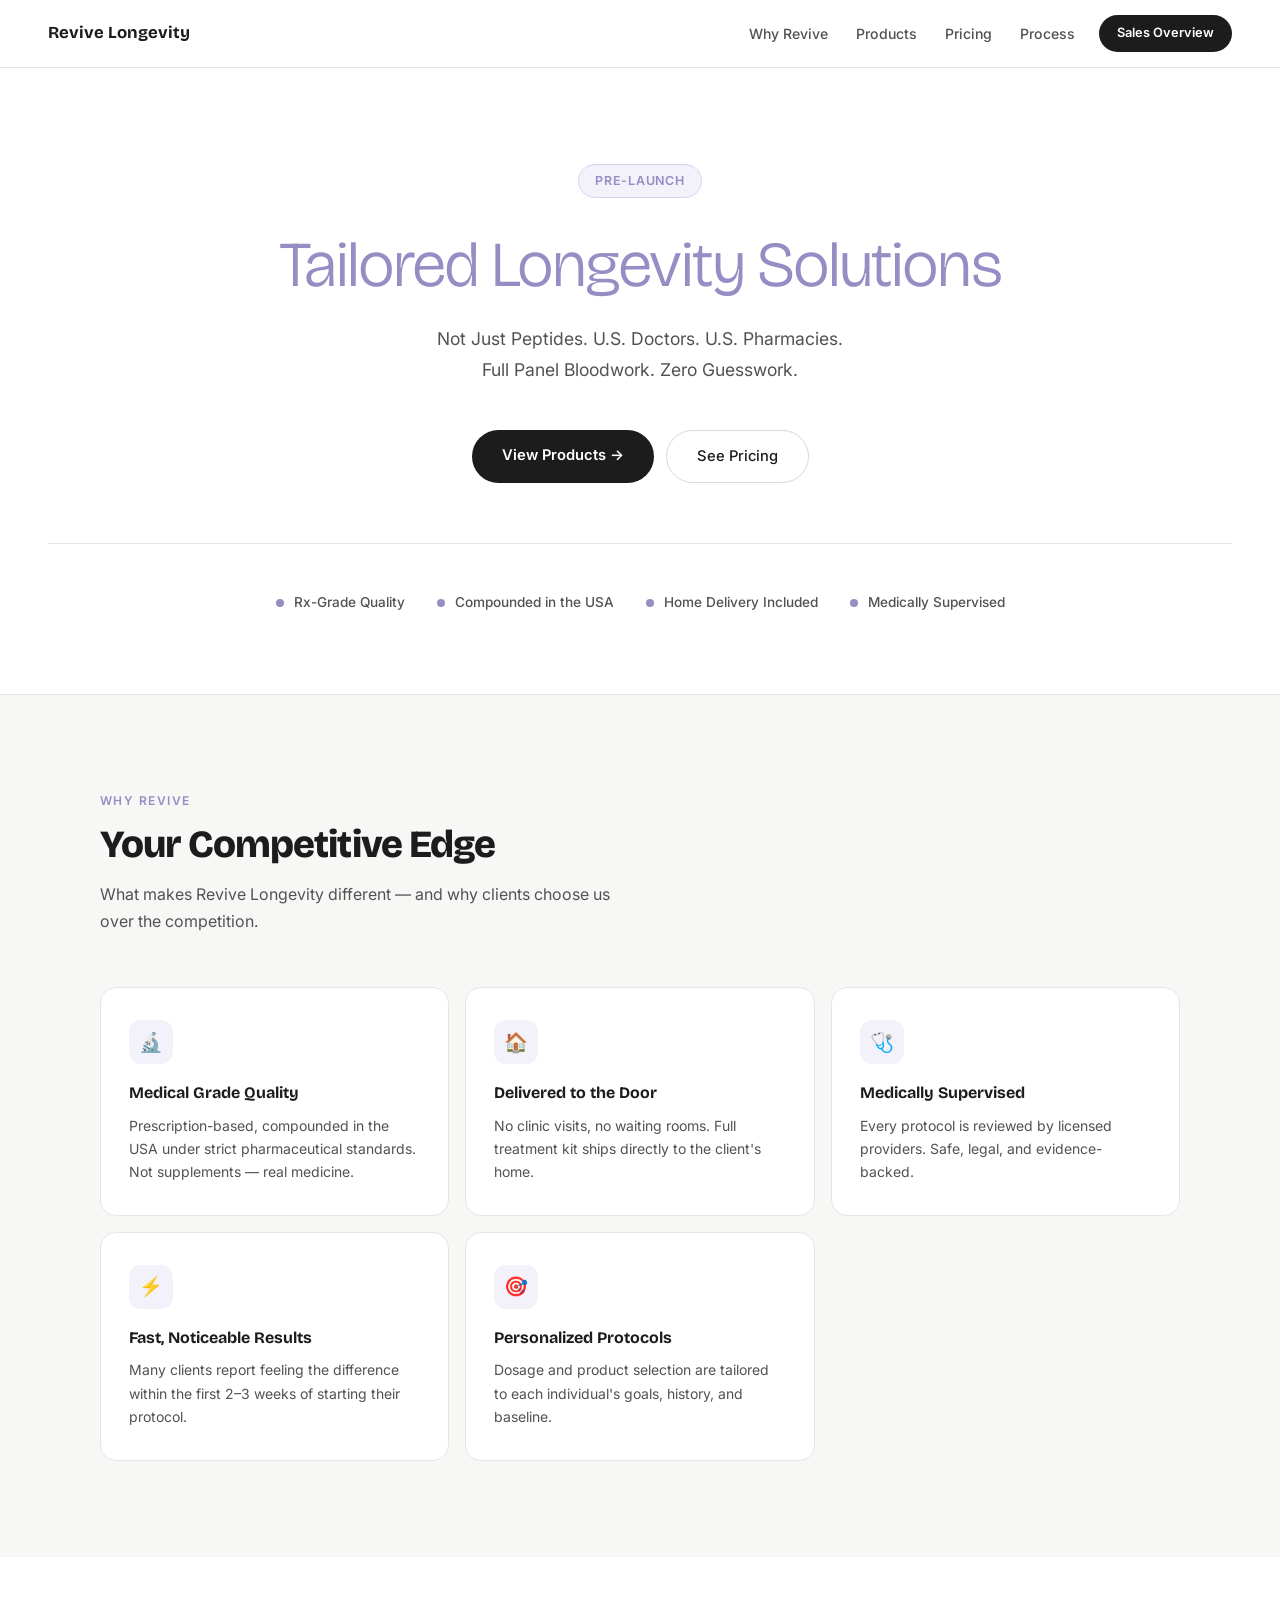
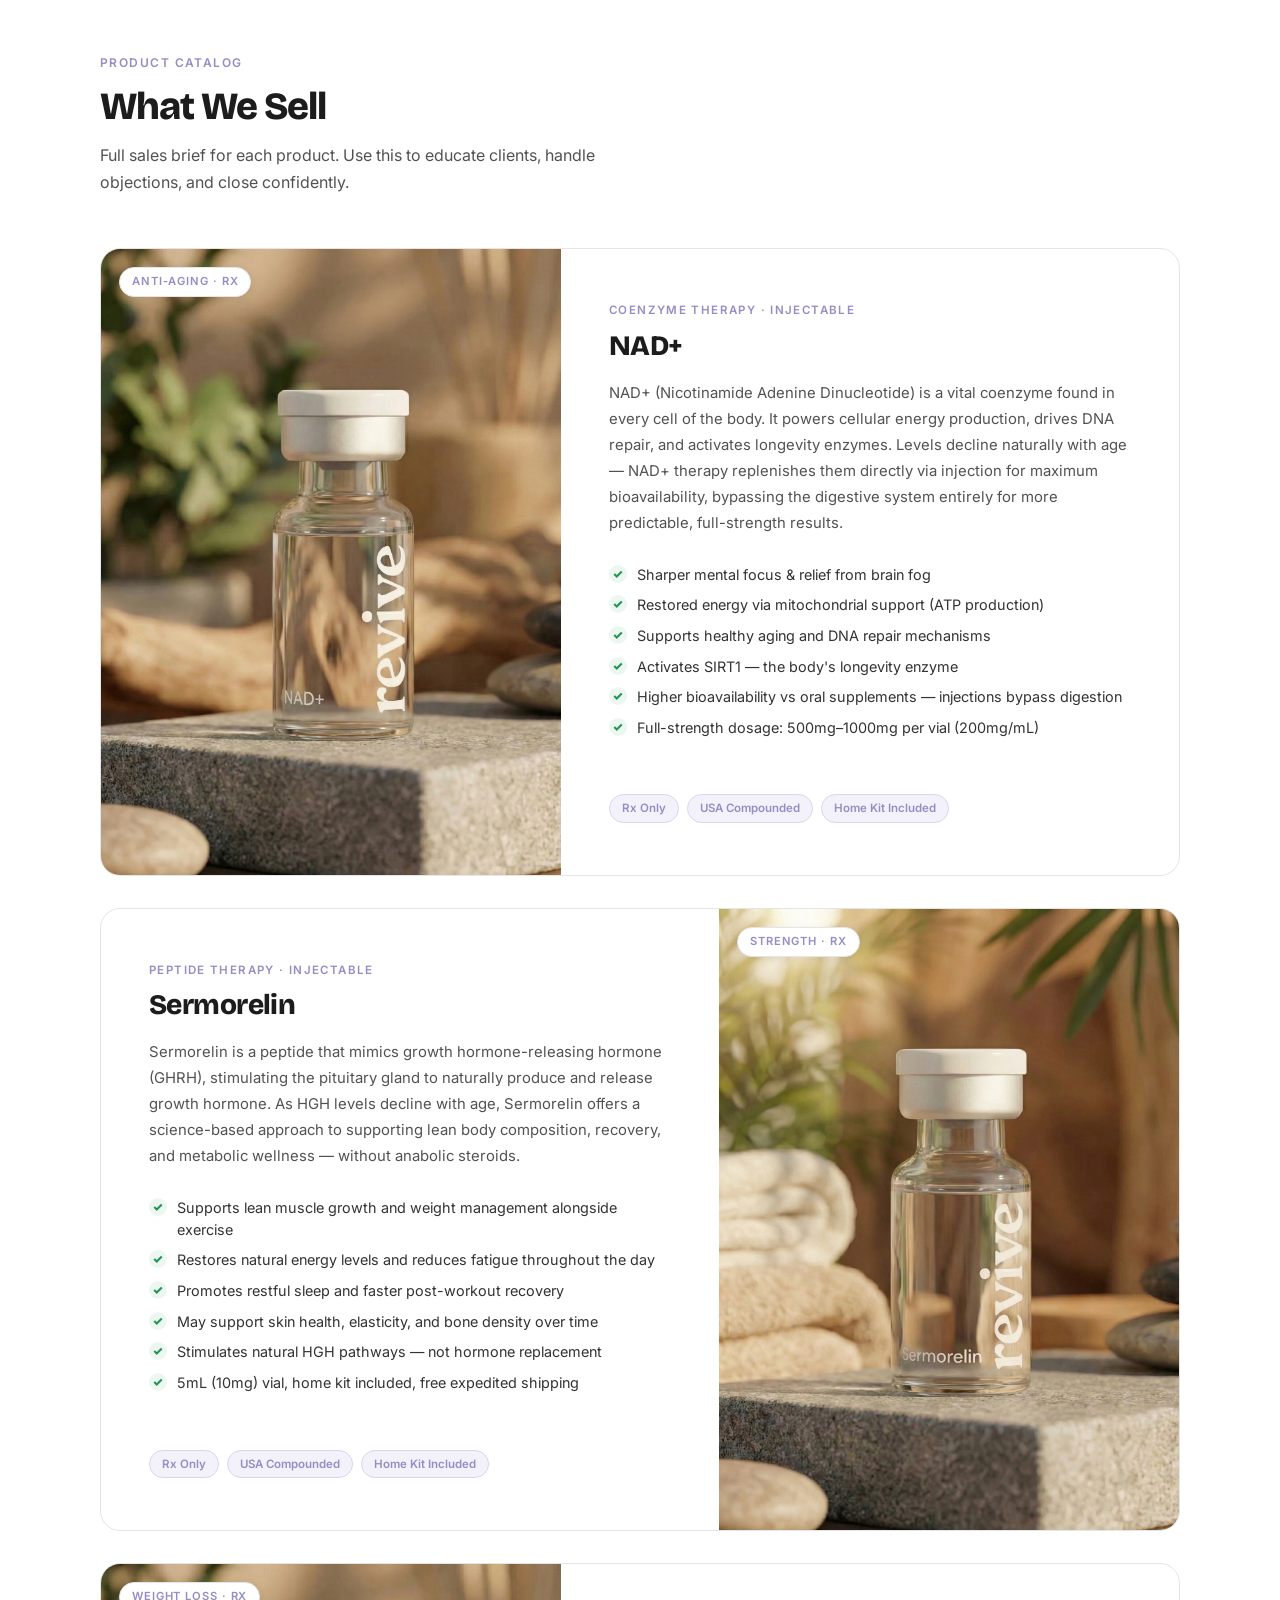
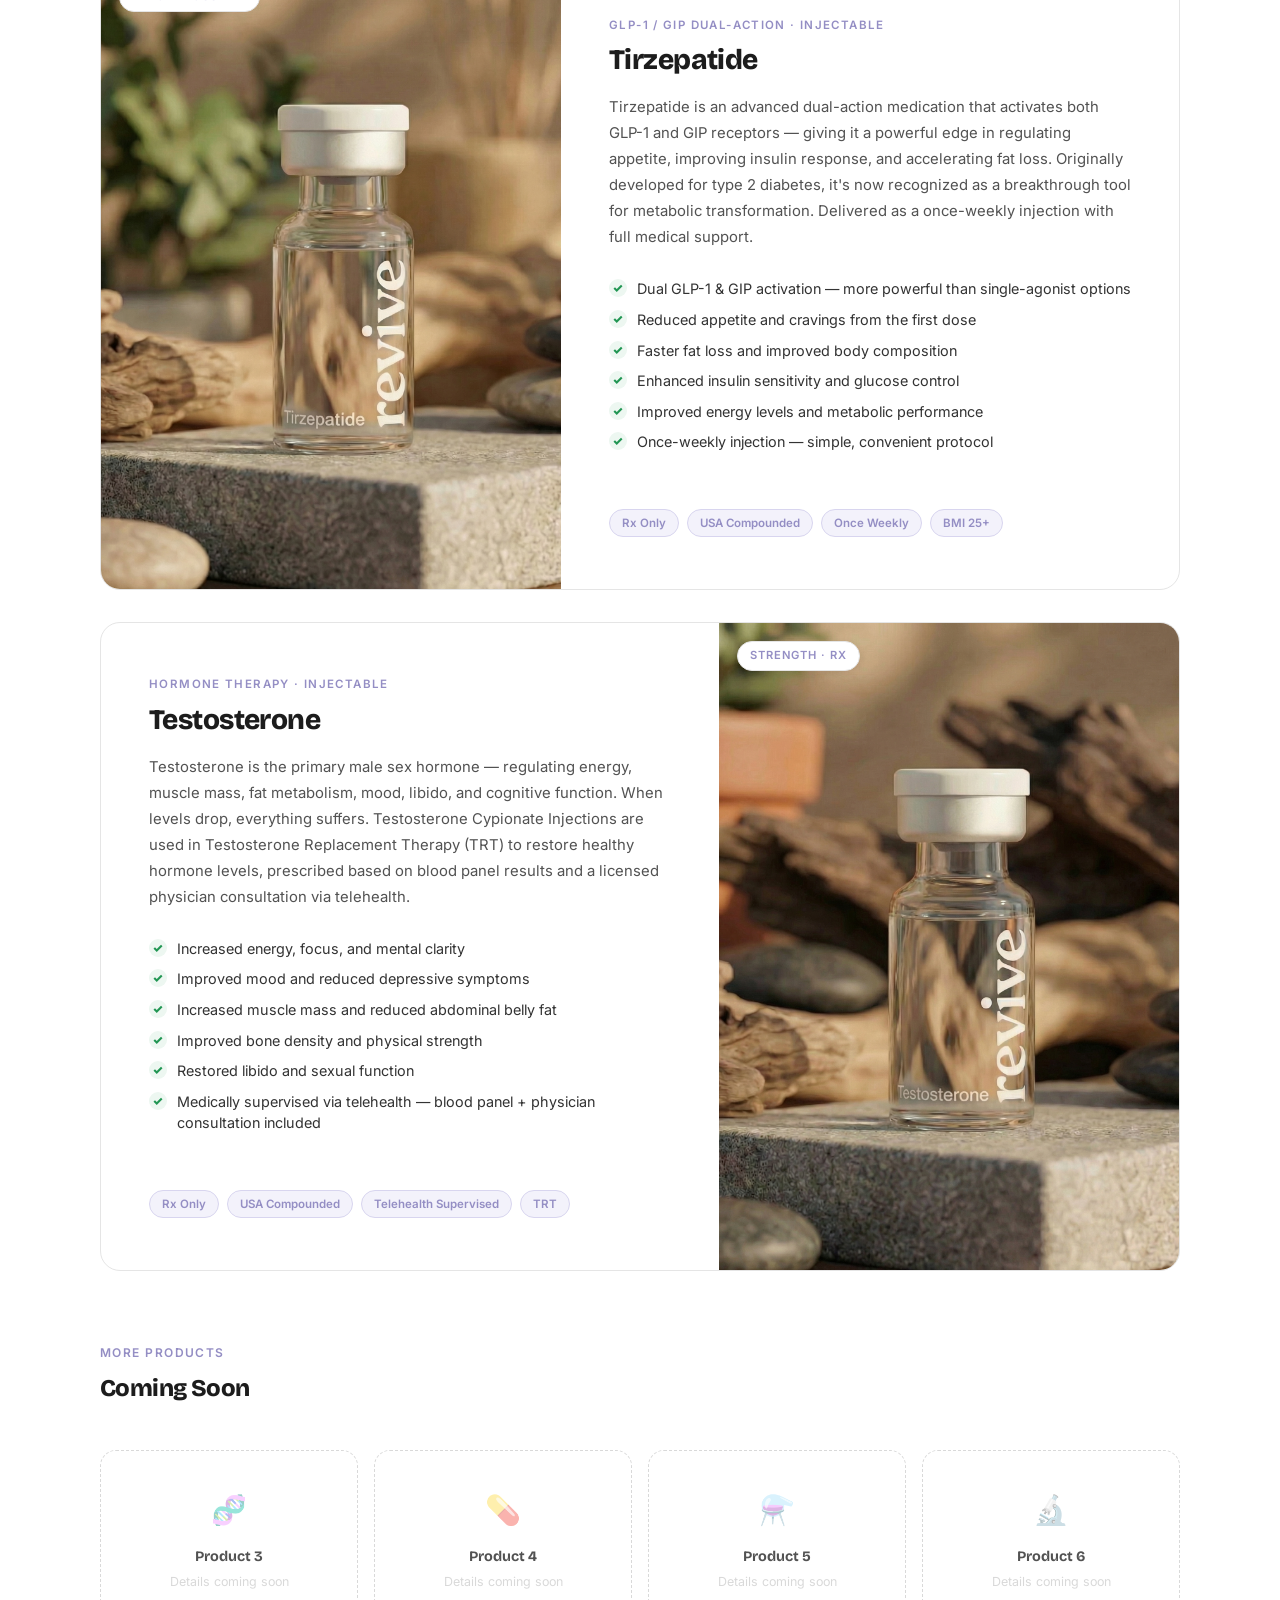
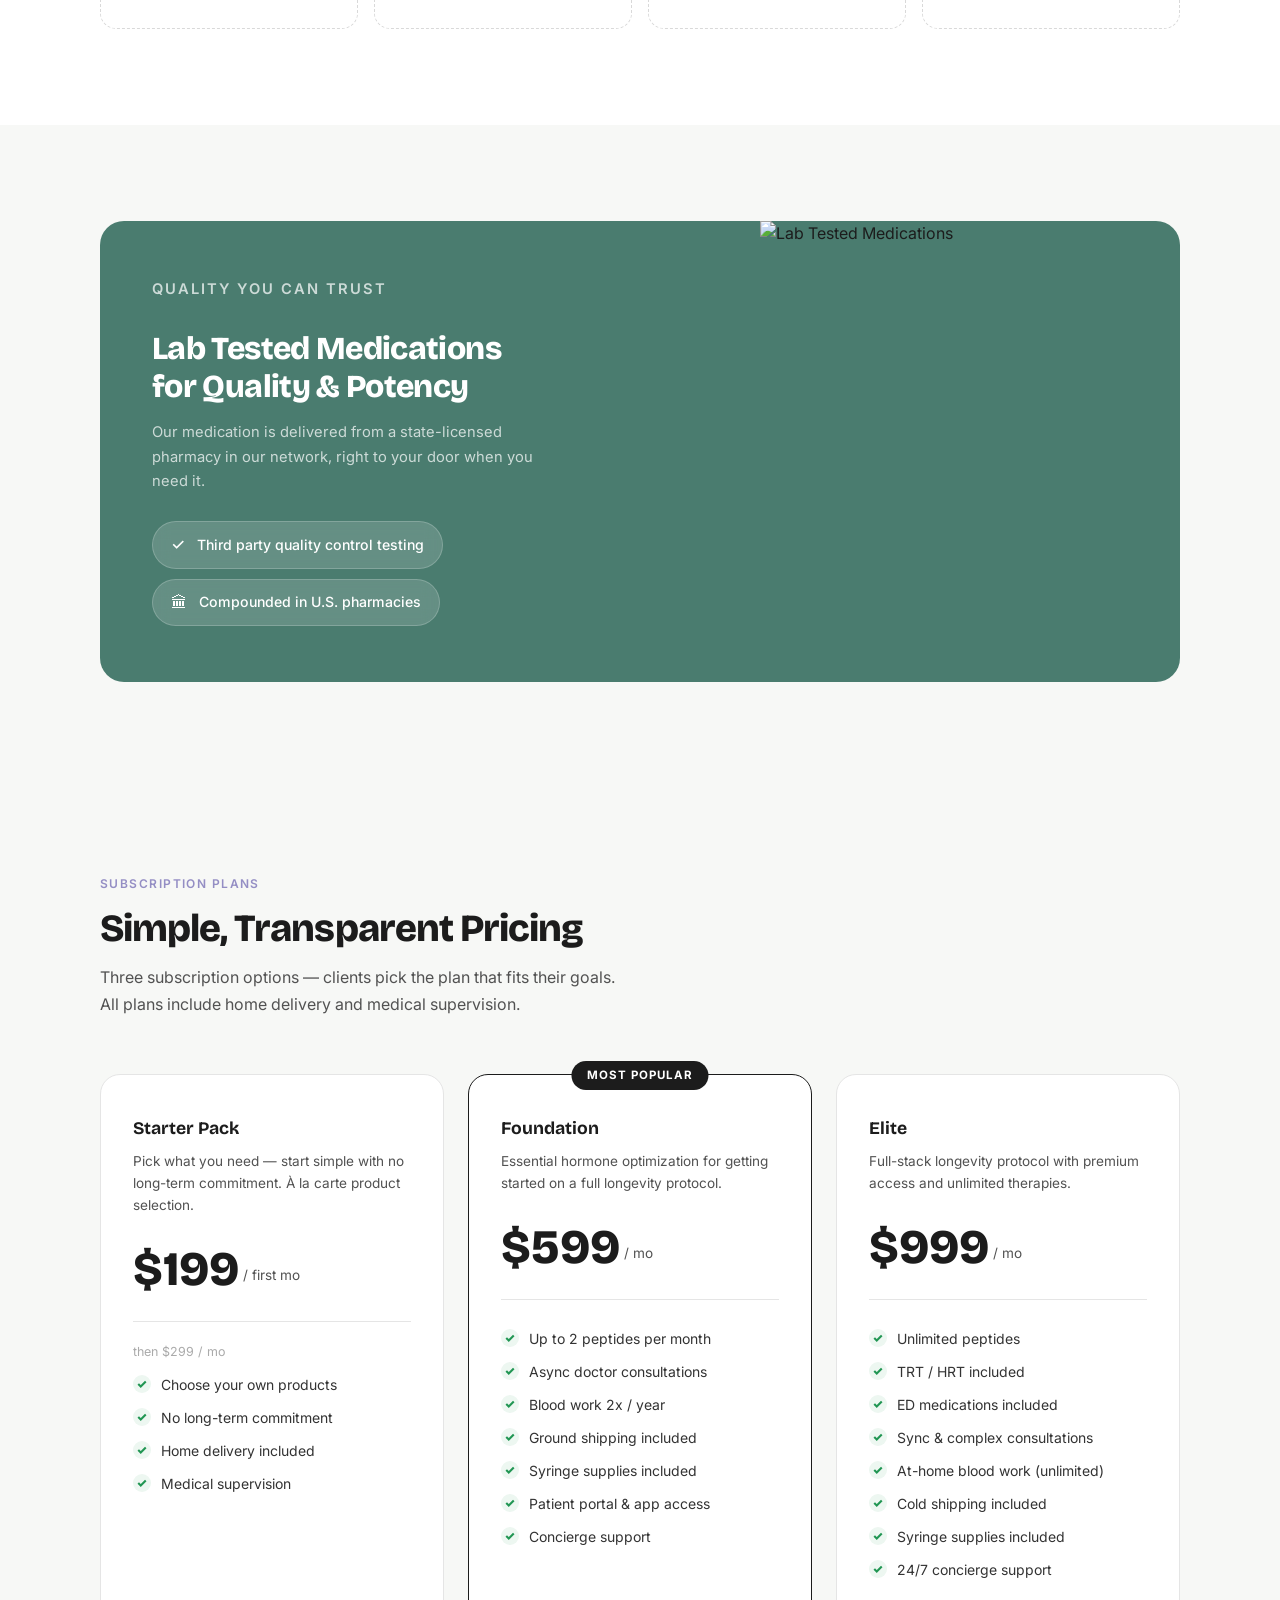
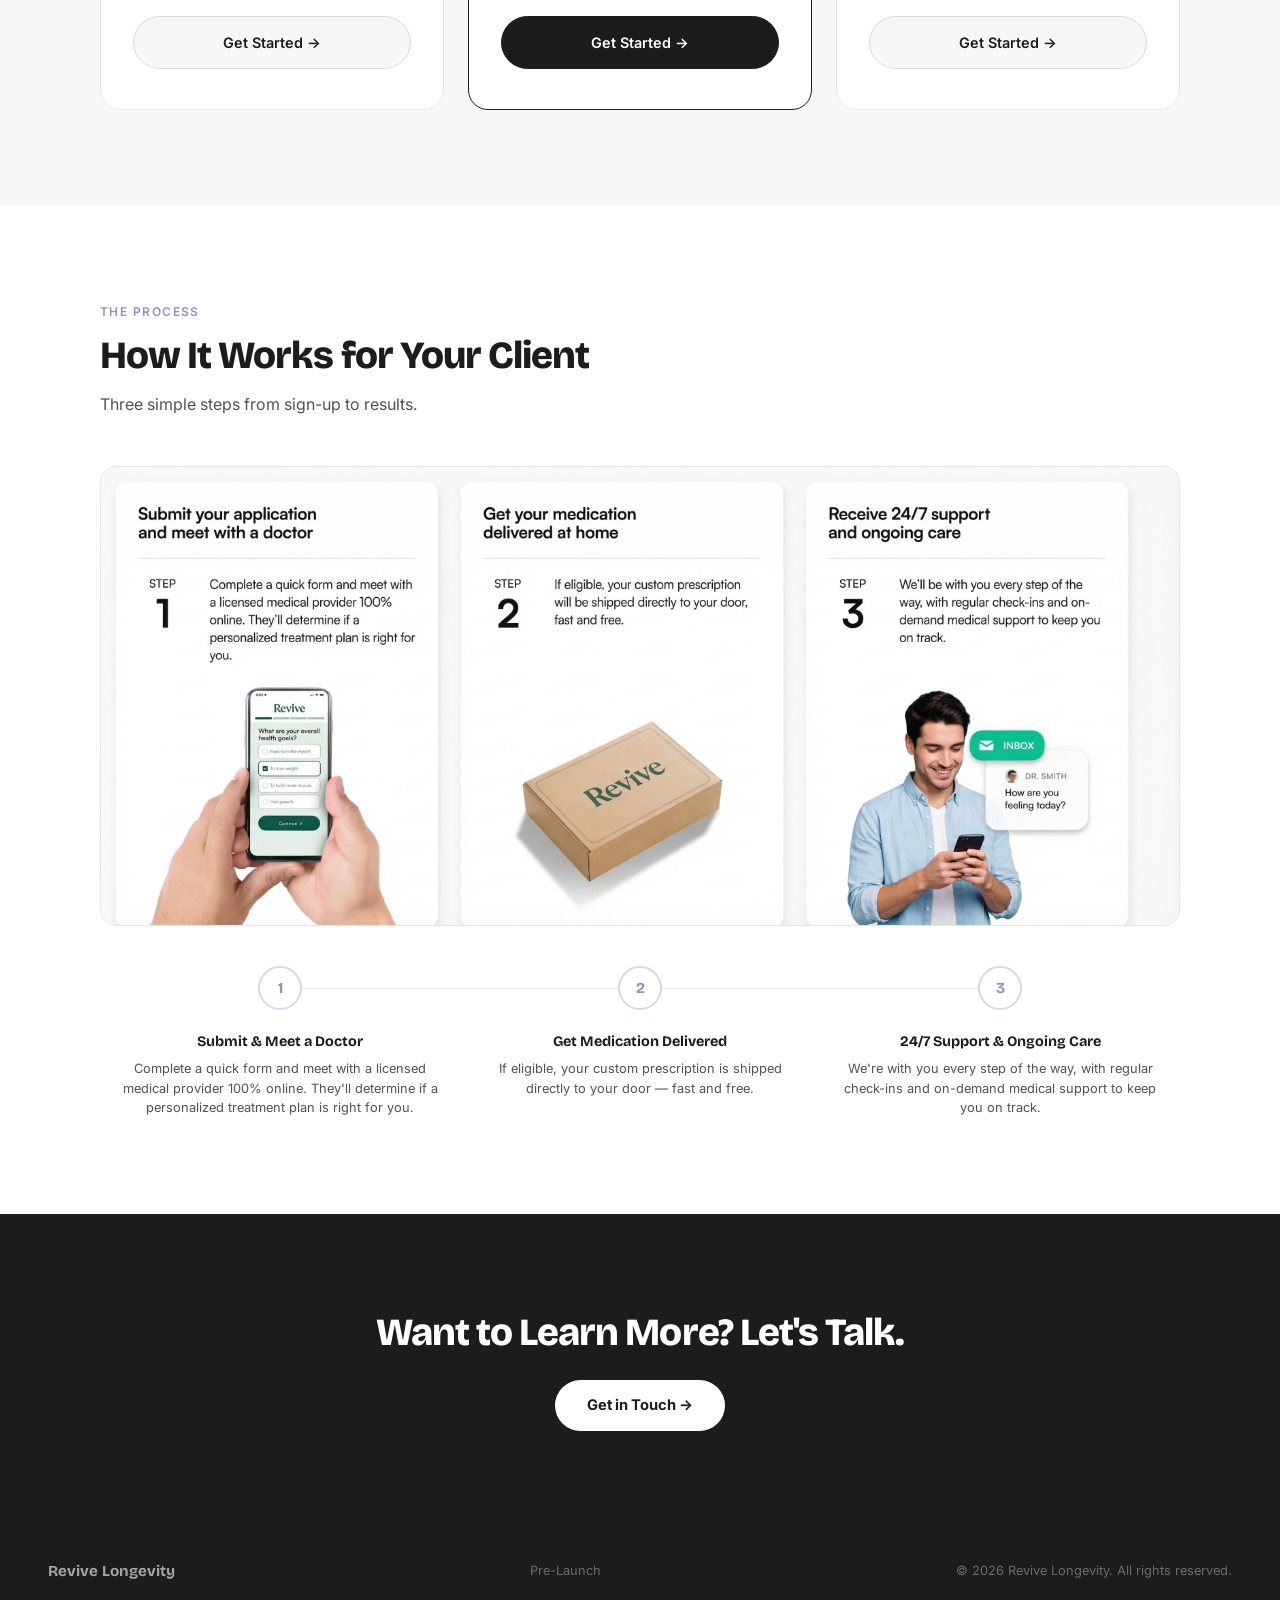
==== index.html @ da1349b6 "Remove all 'synthetic' references" ====
<!DOCTYPE html>
<html lang="en">
<head>
  <meta charset="UTF-8" />
  <meta name="viewport" content="width=device-width, initial-scale=1.0" />
  <title>Revive Longevity — Sales Overview</title>
  <link href="https://fonts.googleapis.com/css2?family=Inter:wght@300;400;500;600;700&family=Bricolage+Grotesque:wght@400;500;600;700;800&display=swap" rel="stylesheet" />
  <style>
    *, *::before, *::after { box-sizing: border-box; margin: 0; padding: 0; }

    :root {
      --white:    #ffffff;
      --off:      #f7f8f6;
      --off2:     #f0f2ef;
      --border:   #e5e5e5;
      --border2:  #d9d9d9;
      --text:     #1c1c1c;
      --text2:    #333333;
      --muted:    #525252;
      --green:    #219653;
      --green-l:  #1a7d45;
      --green-bg: #edf7f1;
      --green-m:  #b8dfc8;
      --lavender: #948EC4;
      --lav-bg:   #f3f2fb;
      --lav-m:    #d8d5ef;
      --charcoal: #1c1c1c;
    }

    html { scroll-behavior: smooth; }
    body {
      background: var(--white);
      color: var(--text);
      font-family: 'Inter', sans-serif;
      font-size: 16px;
      line-height: 1.6;
      -webkit-font-smoothing: antialiased;
    }

    /* ── NAV ── */
    nav {
      position: sticky; top: 0; z-index: 100;
      background: rgba(255,255,255,0.95);
      backdrop-filter: blur(12px);
      border-bottom: 1px solid var(--border);
      padding: 0 48px; height: 68px;
      display: flex; align-items: center; justify-content: space-between;
    }
    .nav-logo { display: flex; align-items: center; gap: 10px; text-decoration: none; }
    .nav-logo img { height: 32px; width: auto; border-radius: 5px; }
    .nav-logo span { font-family: 'Bricolage Grotesque', sans-serif; font-weight: 700; font-size: 1.05rem; color: var(--text); }
    .nav-right { display: flex; align-items: center; gap: 24px; }
    .nav-links { display: flex; gap: 28px; list-style: none; }
    .nav-links a { font-size: 0.88rem; font-weight: 500; color: var(--muted); text-decoration: none; transition: color 0.15s; }
    .nav-links a:hover { color: var(--text); }
    .nav-pill { background: var(--charcoal); color: #fff; font-size: 0.8rem; font-weight: 600; padding: 8px 18px; border-radius: 100px; }

    /* ── HERO ── */
    .hero { background: var(--white); padding: 96px 48px 80px; text-align: center; border-bottom: 1px solid var(--border); }
    .hero-tag {
      display: inline-flex; align-items: center; gap: 8px;
      background: var(--lav-bg); color: var(--lavender);
      font-size: 0.78rem; font-weight: 600; letter-spacing: 0.06em; text-transform: uppercase;
      padding: 6px 16px; border-radius: 100px; border: 1px solid var(--lav-m); margin-bottom: 32px;
    }
    .hero h1 {
      font-family: 'Bricolage Grotesque', sans-serif;
      font-size: clamp(2.4rem, 5vw, 4.2rem); font-weight: 800;
      letter-spacing: -0.03em; line-height: 1.1; color: var(--text);
      max-width: 780px; margin: 0 auto 24px;
    }
    .hero h1 em { font-style: normal; color: var(--lavender); font-weight: 300; }
    .hero p { font-size: 1.1rem; color: var(--muted); max-width: 540px; margin: 0 auto 44px; line-height: 1.75; }
    .hero-actions { display: flex; gap: 12px; justify-content: center; flex-wrap: wrap; }
    .btn-green {
      background: var(--charcoal); color: #fff; font-weight: 600; font-size: 0.92rem;
      padding: 14px 30px; border-radius: 100px; text-decoration: none;
      transition: background 0.15s, transform 0.15s, box-shadow 0.15s;
    }
    .btn-green:hover { background: #333; transform: translateY(-1px); box-shadow: 0 4px 20px rgba(0,0,0,0.18); }
    .btn-outline {
      background: transparent; color: var(--text); font-weight: 500; font-size: 0.92rem;
      padding: 14px 30px; border-radius: 100px; text-decoration: none;
      border: 1.5px solid var(--border2); transition: border-color 0.15s;
    }
    .btn-outline:hover { border-color: var(--text2); }
    .hero-trust {
      display: flex; align-items: center; justify-content: center; gap: 32px;
      margin-top: 60px; padding-top: 48px; border-top: 1px solid var(--border); flex-wrap: wrap;
    }
    .trust-item { display: flex; align-items: center; gap: 10px; font-size: 0.85rem; font-weight: 500; color: var(--muted); }
    .trust-item .dot { width: 8px; height: 8px; background: var(--lavender); border-radius: 50%; flex-shrink: 0; }

    /* ── SECTIONS ── */
    .section { padding: 96px 48px; }
    .section.alt { background: var(--off); }
    .container { max-width: 1080px; margin: 0 auto; }
    .section-eyebrow { font-size: 0.75rem; font-weight: 600; letter-spacing: 0.12em; text-transform: uppercase; color: var(--lavender); margin-bottom: 12px; }
    .section-heading { font-family: 'Bricolage Grotesque', sans-serif; font-size: clamp(1.7rem, 3vw, 2.5rem); font-weight: 800; letter-spacing: -0.025em; line-height: 1.15; color: var(--text); margin-bottom: 14px; }
    .section-body { font-size: 1rem; color: var(--muted); max-width: 520px; line-height: 1.7; }

    /* ── WHY GRID ── */
    .why-grid { display: grid; grid-template-columns: repeat(3, 1fr); gap: 16px; margin-top: 52px; }
    .why-card { background: var(--white); border: 1px solid var(--border); border-radius: 16px; padding: 32px 28px; transition: box-shadow 0.2s, border-color 0.2s; }
    .why-card:hover { border-color: var(--green-m); box-shadow: 0 4px 24px rgba(0,0,0,0.06); }
    .why-icon { width: 44px; height: 44px; background: var(--lav-bg); border-radius: 12px; display: flex; align-items: center; justify-content: center; font-size: 1.2rem; margin-bottom: 16px; }
    .why-card h3 { font-family: 'Bricolage Grotesque', sans-serif; font-size: 1rem; font-weight: 700; color: var(--text); margin-bottom: 8px; }
    .why-card p { font-size: 0.875rem; color: var(--muted); line-height: 1.65; }

    /* ── PRODUCT CARDS ── */
    .product-card {
      background: var(--white); border: 1px solid var(--border); border-radius: 20px;
      overflow: hidden; margin-bottom: 32px;
      display: grid; grid-template-columns: 460px 1fr; min-height: 540px;
      transition: box-shadow 0.2s;
    }
    .product-card:hover { box-shadow: 0 8px 40px rgba(0,0,0,0.08); }
    .product-card.flip { grid-template-columns: 1fr 460px; }
    .product-card.flip .product-img { order: 2; }
    .product-card.flip .product-body { order: 1; }

    .product-img { position: relative; background: var(--off2); overflow: hidden; display: flex; align-items: center; justify-content: center; }
    .product-img img { width: 100%; height: 100%; object-fit: cover; display: block; }
    .product-img-ph { display: flex; flex-direction: column; align-items: center; gap: 10px; color: var(--border2); text-align: center; padding: 40px; }
    .product-img-ph svg { width: 48px; height: 48px; opacity: 0.35; }
    .product-img-ph span { font-size: 0.8rem; color: var(--border2); }
    .product-tag {
      position: absolute; top: 18px; left: 18px;
      background: var(--white); border: 1px solid var(--border);
      color: var(--lavender); font-size: 0.7rem; font-weight: 600; letter-spacing: 0.08em; text-transform: uppercase;
      padding: 5px 12px; border-radius: 100px; box-shadow: 0 2px 8px rgba(0,0,0,0.07);
    }

    .product-body { padding: 52px 48px; display: flex; flex-direction: column; }
    .product-cat { font-size: 0.72rem; font-weight: 600; letter-spacing: 0.12em; text-transform: uppercase; color: var(--lavender); margin-bottom: 10px; }
    .product-body h2 { font-family: 'Bricolage Grotesque', sans-serif; font-size: clamp(1.5rem, 2.2vw, 2rem); font-weight: 800; letter-spacing: -0.02em; color: var(--text); margin-bottom: 16px; line-height: 1.2; }
    .product-desc { font-size: 0.93rem; color: var(--muted); line-height: 1.75; margin-bottom: 28px; }

    .benefit-list { list-style: none; display: flex; flex-direction: column; gap: 9px; margin-bottom: 32px; }
    .benefit-list li { display: flex; align-items: flex-start; gap: 10px; font-size: 0.9rem; color: var(--text2); line-height: 1.5; }
    .check { width: 18px; height: 18px; background: var(--green-bg); border-radius: 50%; display: flex; align-items: center; justify-content: center; flex-shrink: 0; margin-top: 1px; }
    .check svg { width: 10px; height: 10px; stroke: var(--green); stroke-width: 2.5; fill: none; }


    .product-meta { display: flex; flex-wrap: wrap; gap: 8px; margin-top: auto; padding-top: 24px; }
    .meta-tag { background: var(--lav-bg); color: var(--lavender); border: 1px solid var(--lav-m); font-size: 0.72rem; font-weight: 600; padding: 4px 12px; border-radius: 100px; }

    /* ── LAB TESTED ── */
    .lab-banner {
      background: #4a7c6f;
      border-radius: 24px;
      overflow: hidden;
      display: grid;
      grid-template-columns: 1fr 420px;
      min-height: 320px;
    }

    .lab-text {
      padding: 56px 52px;
      display: flex;
      flex-direction: column;
      justify-content: center;
      gap: 0;
    }

    .lab-eyebrow {
      font-size: 0.72rem;
      font-weight: 600;
      letter-spacing: 0.14em;
      text-transform: uppercase;
      color: rgba(255,255,255,0.65);
      margin-bottom: 14px;
    }

    .lab-text h2 {
      font-family: 'Bricolage Grotesque', sans-serif;
      font-size: clamp(1.5rem, 2.5vw, 2.1rem);
      font-weight: 800;
      color: #fff;
      letter-spacing: -0.02em;
      line-height: 1.2;
      margin-bottom: 14px;
    }

    .lab-text > p {
      font-size: 0.92rem;
      color: rgba(255,255,255,0.72);
      line-height: 1.65;
      margin-bottom: 28px;
      max-width: 420px;
    }

    .lab-badges {
      display: flex;
      flex-direction: column;
      gap: 10px;
    }

    .lab-badge {
      display: flex;
      align-items: center;
      gap: 12px;
      background: rgba(255,255,255,0.15);
      backdrop-filter: blur(8px);
      border: 1px solid rgba(255,255,255,0.2);
      border-radius: 100px;
      padding: 10px 18px;
      width: fit-content;
      color: #fff;
      font-size: 0.88rem;
      font-weight: 500;
    }

    .lab-badge-icon {
      font-size: 1rem;
      flex-shrink: 0;
    }

    .lab-img {
      overflow: hidden;
      position: relative;
    }

    .lab-img img {
      width: 100%;
      height: 100%;
      object-fit: cover;
      object-position: center;
      display: block;
    }

    @media (max-width: 768px) {
      .lab-banner { grid-template-columns: 1fr; }
      .lab-text { padding: 40px 28px; }
      .lab-img { min-height: 220px; }
    }

    /* ── PRICING SECTION ── */
    .pricing-section { background: var(--off); padding: 96px 48px; }
    .pricing-grid { display: grid; grid-template-columns: repeat(3, 1fr); gap: 24px; margin-top: 56px; }

    .pricing-card {
      background: var(--white); border: 1.5px solid var(--border); border-radius: 20px;
      padding: 40px 32px; display: flex; flex-direction: column;
      transition: box-shadow 0.2s, border-color 0.2s, transform 0.2s;
      position: relative;
    }
    .pricing-card:hover { box-shadow: 0 8px 40px rgba(0,0,0,0.09); transform: translateY(-3px); }
    .pricing-card.featured { border-color: var(--charcoal); }
    .pricing-card.featured::before {
      content: 'Most Popular';
      position: absolute; top: -14px; left: 50%; transform: translateX(-50%);
      background: var(--charcoal); color: #fff;
      font-size: 0.72rem; font-weight: 700; letter-spacing: 0.08em; text-transform: uppercase;
      padding: 5px 16px; border-radius: 100px;
    }

    .plan-name { font-family: 'Bricolage Grotesque', sans-serif; font-size: 1.1rem; font-weight: 700; color: var(--text); margin-bottom: 8px; }
    .plan-desc { font-size: 0.85rem; color: var(--muted); line-height: 1.6; margin-bottom: 28px; }

    .plan-price {
      display: flex; align-items: flex-end; gap: 4px;
      margin-bottom: 28px; padding-bottom: 28px;
      border-bottom: 1px solid var(--border);
    }
    .plan-price .amount {
      font-family: 'Bricolage Grotesque', sans-serif;
      font-size: 3rem; font-weight: 800; color: var(--text); line-height: 1;
    }
    .plan-price .amount.tbd { font-size: 1.6rem; color: var(--muted); }
    .plan-price .per { font-size: 0.85rem; color: var(--muted); margin-bottom: 6px; }

    .plan-features { list-style: none; display: flex; flex-direction: column; gap: 12px; margin-bottom: 36px; flex: 1; }
    .plan-features li { display: flex; align-items: flex-start; gap: 10px; font-size: 0.875rem; color: var(--text2); line-height: 1.5; }
    .plan-features li .check { width: 18px; height: 18px; background: var(--green-bg); border-radius: 50%; display: flex; align-items: center; justify-content: center; flex-shrink: 0; margin-top: 1px; }

    .plan-features li .check svg { width: 10px; height: 10px; stroke: var(--green); stroke-width: 2.5; fill: none; }

    .plan-cta {
      display: block; text-align: center; background: var(--off); color: var(--text);
      font-weight: 600; font-size: 0.9rem; padding: 14px; border-radius: 100px;
      text-decoration: none; border: 1.5px solid var(--border2);
      transition: background 0.15s, border-color 0.15s;
    }
    .plan-cta:hover { background: var(--off2); border-color: var(--text2); }
    .pricing-card.featured .plan-cta { background: var(--charcoal); color: #fff; border-color: var(--charcoal); }
    .pricing-card.featured .plan-cta:hover { background: #333; }

    /* ── STEPS ── */
    .steps-row { display: grid; grid-template-columns: repeat(5, 1fr); gap: 0; margin-top: 56px; position: relative; }
    .steps-row::before { content: ''; position: absolute; top: 22px; left: 10%; right: 10%; height: 1px; background: var(--border); }
    .step-item { text-align: center; padding: 0 16px; position: relative; }
    .step-num { width: 44px; height: 44px; background: var(--white); border: 2px solid var(--lav-m); border-radius: 50%; display: flex; align-items: center; justify-content: center; font-family: 'Bricolage Grotesque', sans-serif; font-weight: 700; font-size: 0.95rem; color: var(--lavender); margin: 0 auto 20px; position: relative; z-index: 1; }
    .step-item h4 { font-family: 'Bricolage Grotesque', sans-serif; font-size: 0.9rem; font-weight: 700; color: var(--text); margin-bottom: 6px; }
    .step-item p { font-size: 0.8rem; color: var(--muted); line-height: 1.55; }

    /* ── STEPS IMAGE ── */
    .steps-img-wrap {
      margin-top: 48px;
      border-radius: 16px;
      overflow: hidden;
      border: 1px solid var(--border);
    }
    .steps-img-wrap img { width: 100%; display: block; }
    .steps-3 { grid-template-columns: repeat(3, 1fr); margin-top: 40px; }
    .steps-3::before { left: 16%; right: 16%; }

    /* ── COMING SOON ── */
    .cs-grid { display: grid; grid-template-columns: repeat(4, 1fr); gap: 16px; margin-top: 48px; }
    .cs-card { background: var(--white); border: 1.5px dashed var(--border2); border-radius: 16px; padding: 36px 24px; text-align: center; }
    .cs-card .cs-icon { font-size: 1.8rem; margin-bottom: 12px; opacity: 0.4; }
    .cs-card h4 { font-family: 'Bricolage Grotesque', sans-serif; font-size: 0.9rem; font-weight: 700; color: var(--muted); margin-bottom: 4px; }
    .cs-card p { font-size: 0.78rem; color: var(--border2); }

    /* ── CTA ── */
    .cta-section { background: var(--charcoal); padding: 88px 48px; text-align: center; }
    .cta-section h2 { font-family: 'Bricolage Grotesque', sans-serif; font-size: clamp(1.8rem, 3vw, 2.8rem); font-weight: 800; color: #fff; letter-spacing: -0.025em; margin-bottom: 16px; }
    .cta-section p { font-size: 1rem; color: rgba(255,255,255,0.6); margin-bottom: 36px; max-width: 480px; margin-left: auto; margin-right: auto; }
    .btn-white { display: inline-block; background: #fff; color: var(--charcoal); font-weight: 700; font-size: 0.92rem; padding: 14px 32px; border-radius: 100px; text-decoration: none; transition: transform 0.15s, box-shadow 0.15s; }
    .btn-white:hover { transform: translateY(-2px); box-shadow: 0 6px 24px rgba(0,0,0,0.15); }

    /* ── FOOTER ── */
    footer { background: var(--text); padding: 40px 48px; display: flex; align-items: center; justify-content: space-between; flex-wrap: wrap; gap: 12px; }
    footer .footer-logo { font-family: 'Bricolage Grotesque', sans-serif; font-weight: 700; font-size: 0.95rem; color: rgba(255,255,255,0.6); }
    footer p { font-size: 0.8rem; color: rgba(255,255,255,0.35); }

    /* ── RESPONSIVE ── */
    @media (max-width: 960px) {
      nav { padding: 0 20px; }
      .nav-links { display: none; }
      .hero, .section, .pricing-section, .cta-section { padding: 72px 24px; }
      .product-card, .product-card.flip { grid-template-columns: 1fr; }
      .product-card.flip .product-img { order: 0; }
      .product-card.flip .product-body { order: 0; }
      .product-img { min-height: 260px; }
      .product-body { padding: 36px 28px; }
      .why-grid { grid-template-columns: 1fr 1fr; }
      .steps-row, .steps-3 { grid-template-columns: 1fr; gap: 32px; }
      .steps-row::before { display: none; }
      .pricing-grid { grid-template-columns: 1fr; max-width: 420px; margin-left: auto; margin-right: auto; }
      .cs-grid { grid-template-columns: 1fr 1fr; }
      footer { padding: 28px 20px; flex-direction: column; text-align: center; }
    }
    @media (max-width: 540px) {
      .why-grid { grid-template-columns: 1fr; }
      .cs-grid { grid-template-columns: 1fr 1fr; }
    }
  </style>
</head>
<body>

  <!-- NAV -->
  <nav>
    <a href="#" class="nav-logo">

      <span>Revive Longevity</span>
    </a>
    <div class="nav-right">
      <ul class="nav-links">
        <li><a href="#why">Why Revive</a></li>
        <li><a href="#products">Products</a></li>
        <li><a href="#pricing">Pricing</a></li>
        <li><a href="#process">Process</a></li>
      </ul>
      <span class="nav-pill">Sales Overview</span>
    </div>
  </nav>

  <!-- HERO -->
  <div class="hero">
    <span class="hero-tag">Pre-Launch</span>
    <h1><em>Tailored Longevity Solutions</em></h1>
    <p>Not Just Peptides. U.S. Doctors. U.S. Pharmacies.<br/>Full Panel Bloodwork. Zero Guesswork.</p>
    <div class="hero-actions">
      <a href="#products" class="btn-green">View Products →</a>
      <a href="#pricing" class="btn-outline">See Pricing</a>
    </div>
    <div class="hero-trust">
      <div class="trust-item"><span class="dot"></span>Rx-Grade Quality</div>
      <div class="trust-item"><span class="dot"></span>Compounded in the USA</div>
      <div class="trust-item"><span class="dot"></span>Home Delivery Included</div>
      <div class="trust-item"><span class="dot"></span>Medically Supervised</div>
    </div>
  </div>

  <!-- WHY REVIVE -->
  <div class="section alt" id="why">
    <div class="container">
      <p class="section-eyebrow">Why Revive</p>
      <h2 class="section-heading">Your Competitive Edge</h2>
      <p class="section-body">What makes Revive Longevity different — and why clients choose us over the competition.</p>
      <div class="why-grid">
        <div class="why-card"><div class="why-icon">🔬</div><h3>Medical Grade Quality</h3><p>Prescription-based, compounded in the USA under strict pharmaceutical standards. Not supplements — real medicine.</p></div>
        <div class="why-card"><div class="why-icon">🏠</div><h3>Delivered to the Door</h3><p>No clinic visits, no waiting rooms. Full treatment kit ships directly to the client's home.</p></div>
        <div class="why-card"><div class="why-icon">🩺</div><h3>Medically Supervised</h3><p>Every protocol is reviewed by licensed providers. Safe, legal, and evidence-backed.</p></div>
        <div class="why-card"><div class="why-icon">⚡</div><h3>Fast, Noticeable Results</h3><p>Many clients report feeling the difference within the first 2–3 weeks of starting their protocol.</p></div>
        <div class="why-card"><div class="why-icon">🎯</div><h3>Personalized Protocols</h3><p>Dosage and product selection are tailored to each individual's goals, history, and baseline.</p></div>
      </div>
    </div>
  </div>

  <!-- PRODUCTS -->
  <div class="section" id="products">
    <div class="container">
      <p class="section-eyebrow">Product Catalog</p>
      <h2 class="section-heading">What We Sell</h2>
      <p class="section-body">Full sales brief for each product. Use this to educate clients, handle objections, and close confidently.</p>

      <!-- PRODUCT 1: NAD+ -->
      <div style="margin-top: 52px;">
        <div class="product-card">
          <div class="product-img">
            <img src="Anti_Aging_NAD.jpg" alt="NAD+ Injections" />
            <span class="product-tag">Anti-Aging · Rx</span>
          </div>
          <div class="product-body">
            <p class="product-cat">Coenzyme Therapy · Injectable</p>
            <h2>NAD+</h2>
            <p class="product-desc">NAD+ (Nicotinamide Adenine Dinucleotide) is a vital coenzyme found in every cell of the body. It powers cellular energy production, drives DNA repair, and activates longevity enzymes. Levels decline naturally with age — NAD+ therapy replenishes them directly via injection for maximum bioavailability, bypassing the digestive system entirely for more predictable, full-strength results.</p>
            <ul class="benefit-list">
              <li><span class="check"><svg viewBox="0 0 12 12"><polyline points="1.5,6 4.5,9 10.5,3"/></svg></span>Sharper mental focus & relief from brain fog</li>
              <li><span class="check"><svg viewBox="0 0 12 12"><polyline points="1.5,6 4.5,9 10.5,3"/></svg></span>Restored energy via mitochondrial support (ATP production)</li>
              <li><span class="check"><svg viewBox="0 0 12 12"><polyline points="1.5,6 4.5,9 10.5,3"/></svg></span>Supports healthy aging and DNA repair mechanisms</li>
              <li><span class="check"><svg viewBox="0 0 12 12"><polyline points="1.5,6 4.5,9 10.5,3"/></svg></span>Activates SIRT1 — the body's longevity enzyme</li>
              <li><span class="check"><svg viewBox="0 0 12 12"><polyline points="1.5,6 4.5,9 10.5,3"/></svg></span>Higher bioavailability vs oral supplements — injections bypass digestion</li>
              <li><span class="check"><svg viewBox="0 0 12 12"><polyline points="1.5,6 4.5,9 10.5,3"/></svg></span>Full-strength dosage: 500mg–1000mg per vial (200mg/mL)</li>
            </ul>
            <div class="product-meta">
              <span class="meta-tag">Rx Only</span>
              <span class="meta-tag">USA Compounded</span>
              <span class="meta-tag">Home Kit Included</span>
            </div>
          </div>
        </div>
      </div>

      <!-- PRODUCT 2: SERMORELIN -->
      <div class="product-card flip">
        <div class="product-img">
          <img src="Strength_Sermorelin.jpg" alt="Sermorelin Injections" />
          <span class="product-tag">Strength · Rx</span>
        </div>
        <div class="product-body">
          <p class="product-cat">Peptide Therapy · Injectable</p>
          <h2>Sermorelin</h2>
          <p class="product-desc">Sermorelin is a peptide that mimics growth hormone-releasing hormone (GHRH), stimulating the pituitary gland to naturally produce and release growth hormone. As HGH levels decline with age, Sermorelin offers a science-based approach to supporting lean body composition, recovery, and metabolic wellness — without anabolic steroids.</p>
          <ul class="benefit-list">
            <li><span class="check"><svg viewBox="0 0 12 12"><polyline points="1.5,6 4.5,9 10.5,3"/></svg></span>Supports lean muscle growth and weight management alongside exercise</li>
            <li><span class="check"><svg viewBox="0 0 12 12"><polyline points="1.5,6 4.5,9 10.5,3"/></svg></span>Restores natural energy levels and reduces fatigue throughout the day</li>
            <li><span class="check"><svg viewBox="0 0 12 12"><polyline points="1.5,6 4.5,9 10.5,3"/></svg></span>Promotes restful sleep and faster post-workout recovery</li>
            <li><span class="check"><svg viewBox="0 0 12 12"><polyline points="1.5,6 4.5,9 10.5,3"/></svg></span>May support skin health, elasticity, and bone density over time</li>
            <li><span class="check"><svg viewBox="0 0 12 12"><polyline points="1.5,6 4.5,9 10.5,3"/></svg></span>Stimulates natural HGH pathways — not hormone replacement</li>
            <li><span class="check"><svg viewBox="0 0 12 12"><polyline points="1.5,6 4.5,9 10.5,3"/></svg></span>5mL (10mg) vial, home kit included, free expedited shipping</li>
          </ul>
          <div class="product-meta">
            <span class="meta-tag">Rx Only</span>
            <span class="meta-tag">USA Compounded</span>
            <span class="meta-tag">Home Kit Included</span>

          </div>
        </div>
      </div>

      <!-- PRODUCT 3: TIRZEPATIDE -->
      <div class="product-card">
        <div class="product-img">
          <img src="Tirzepatide.jpg" alt="Tirzepatide Injections" />
          <span class="product-tag">Weight Loss · Rx</span>
        </div>
        <div class="product-body">
          <p class="product-cat">GLP-1 / GIP Dual-Action · Injectable</p>
          <h2>Tirzepatide</h2>
          <p class="product-desc">Tirzepatide is an advanced dual-action medication that activates both GLP-1 and GIP receptors — giving it a powerful edge in regulating appetite, improving insulin response, and accelerating fat loss. Originally developed for type 2 diabetes, it's now recognized as a breakthrough tool for metabolic transformation. Delivered as a once-weekly injection with full medical support.</p>
          <ul class="benefit-list">
            <li><span class="check"><svg viewBox="0 0 12 12"><polyline points="1.5,6 4.5,9 10.5,3"/></svg></span>Dual GLP-1 & GIP activation — more powerful than single-agonist options</li>
            <li><span class="check"><svg viewBox="0 0 12 12"><polyline points="1.5,6 4.5,9 10.5,3"/></svg></span>Reduced appetite and cravings from the first dose</li>
            <li><span class="check"><svg viewBox="0 0 12 12"><polyline points="1.5,6 4.5,9 10.5,3"/></svg></span>Faster fat loss and improved body composition</li>
            <li><span class="check"><svg viewBox="0 0 12 12"><polyline points="1.5,6 4.5,9 10.5,3"/></svg></span>Enhanced insulin sensitivity and glucose control</li>
            <li><span class="check"><svg viewBox="0 0 12 12"><polyline points="1.5,6 4.5,9 10.5,3"/></svg></span>Improved energy levels and metabolic performance</li>
            <li><span class="check"><svg viewBox="0 0 12 12"><polyline points="1.5,6 4.5,9 10.5,3"/></svg></span>Once-weekly injection — simple, convenient protocol</li>
          </ul>
          <div class="product-meta">
            <span class="meta-tag">Rx Only</span>
            <span class="meta-tag">USA Compounded</span>
            <span class="meta-tag">Once Weekly</span>
            <span class="meta-tag">BMI 25+</span>
          </div>
        </div>
      </div>

      <!-- PRODUCT 4: TESTOSTERONE -->
      <div class="product-card flip">
        <div class="product-img">
          <img src="Testosterone.jpg" alt="Testosterone Cypionate Injections" />
          <span class="product-tag">Strength · Rx</span>
        </div>
        <div class="product-body">
          <p class="product-cat">Hormone Therapy · Injectable</p>
          <h2>Testosterone</h2>
          <p class="product-desc">Testosterone is the primary male sex hormone — regulating energy, muscle mass, fat metabolism, mood, libido, and cognitive function. When levels drop, everything suffers. Testosterone Cypionate Injections are used in Testosterone Replacement Therapy (TRT) to restore healthy hormone levels, prescribed based on blood panel results and a licensed physician consultation via telehealth.</p>
          <ul class="benefit-list">
            <li><span class="check"><svg viewBox="0 0 12 12"><polyline points="1.5,6 4.5,9 10.5,3"/></svg></span>Increased energy, focus, and mental clarity</li>
            <li><span class="check"><svg viewBox="0 0 12 12"><polyline points="1.5,6 4.5,9 10.5,3"/></svg></span>Improved mood and reduced depressive symptoms</li>
            <li><span class="check"><svg viewBox="0 0 12 12"><polyline points="1.5,6 4.5,9 10.5,3"/></svg></span>Increased muscle mass and reduced abdominal belly fat</li>
            <li><span class="check"><svg viewBox="0 0 12 12"><polyline points="1.5,6 4.5,9 10.5,3"/></svg></span>Improved bone density and physical strength</li>
            <li><span class="check"><svg viewBox="0 0 12 12"><polyline points="1.5,6 4.5,9 10.5,3"/></svg></span>Restored libido and sexual function</li>
            <li><span class="check"><svg viewBox="0 0 12 12"><polyline points="1.5,6 4.5,9 10.5,3"/></svg></span>Medically supervised via telehealth — blood panel + physician consultation included</li>
          </ul>
          <div class="product-meta">
            <span class="meta-tag">Rx Only</span>
            <span class="meta-tag">USA Compounded</span>
            <span class="meta-tag">Telehealth Supervised</span>
            <span class="meta-tag">TRT</span>
          </div>
        </div>
      </div>

      <!-- MORE PRODUCTS COMING SOON -->
      <div style="margin-top: 72px;">
        <p class="section-eyebrow">More Products</p>
        <h3 class="section-heading" style="font-size:1.5rem;">Coming Soon</h3>
        <div class="cs-grid">
          <div class="cs-card"><div class="cs-icon">🧬</div><h4>Product 3</h4><p>Details coming soon</p></div>
          <div class="cs-card"><div class="cs-icon">💊</div><h4>Product 4</h4><p>Details coming soon</p></div>
          <div class="cs-card"><div class="cs-icon">⚗️</div><h4>Product 5</h4><p>Details coming soon</p></div>
          <div class="cs-card"><div class="cs-icon">🔬</div><h4>Product 6</h4><p>Details coming soon</p></div>
        </div>
      </div>
    </div>
  </div>

  <!-- LAB TESTED -->
  <div class="section alt" id="lab-tested">
    <div class="container">
      <div class="lab-banner">
        <div class="lab-text">
          <p class="lab-eyebrow">Quality You Can Trust</p>
          <h2>Lab Tested Medications<br/>for Quality & Potency</h2>
          <p>Our medication is delivered from a state-licensed pharmacy in our network, right to your door when you need it.</p>
          <div class="lab-badges">
            <div class="lab-badge">
              <span class="lab-badge-icon">✓</span>
              <span>Third party quality control testing</span>
            </div>
            <div class="lab-badge">
              <span class="lab-badge-icon">🏛</span>
              <span>Compounded in U.S. pharmacies</span>
            </div>
          </div>
        </div>
        <div class="lab-img">
          <img src="Lab_new.png" alt="Lab Tested Medications" />
        </div>
      </div>
    </div>
  </div>

  <!-- PRICING -->
  <div class="pricing-section" id="pricing">
    <div class="container">
      <p class="section-eyebrow">Subscription Plans</p>
      <h2 class="section-heading">Simple, Transparent Pricing</h2>
      <p class="section-body">Three subscription options — clients pick the plan that fits their goals. All plans include home delivery and medical supervision.</p>
      <div class="pricing-grid">

        <!-- PLAN 1: STARTER PACK -->
        <div class="pricing-card">
          <p class="plan-name">Starter Pack</p>
          <p class="plan-desc">Pick what you need — start simple with no long-term commitment. À la carte product selection.</p>
          <div class="plan-price">
            <span class="amount">$199</span>
            <span class="per">/ first mo</span>
          </div>
          <p class="plan-note" style="font-size:0.78rem;color:#aaa;margin:-8px 0 12px;">then $299 / mo</p>
          <ul class="plan-features">
            <li><span class="check"><svg viewBox="0 0 12 12"><polyline points="1.5,6 4.5,9 10.5,3"/></svg></span>Choose your own products</li>
            <li><span class="check"><svg viewBox="0 0 12 12"><polyline points="1.5,6 4.5,9 10.5,3"/></svg></span>No long-term commitment</li>
            <li><span class="check"><svg viewBox="0 0 12 12"><polyline points="1.5,6 4.5,9 10.5,3"/></svg></span>Home delivery included</li>
            <li><span class="check"><svg viewBox="0 0 12 12"><polyline points="1.5,6 4.5,9 10.5,3"/></svg></span>Medical supervision</li>
          </ul>
          <a href="mailto:jack@avakyancapital.com" class="plan-cta">Get Started →</a>
        </div>

        <!-- PLAN 2: FOUNDATION -->
        <div class="pricing-card featured">
          <p class="plan-name">Foundation</p>
          <p class="plan-desc">Essential hormone optimization for getting started on a full longevity protocol.</p>
          <div class="plan-price">
            <span class="amount">$599</span>
            <span class="per">/ mo</span>
          </div>
          <ul class="plan-features">
            <li><span class="check"><svg viewBox="0 0 12 12"><polyline points="1.5,6 4.5,9 10.5,3"/></svg></span>Up to 2 peptides per month</li>
            <li><span class="check"><svg viewBox="0 0 12 12"><polyline points="1.5,6 4.5,9 10.5,3"/></svg></span>Async doctor consultations</li>
            <li><span class="check"><svg viewBox="0 0 12 12"><polyline points="1.5,6 4.5,9 10.5,3"/></svg></span>Blood work 2x / year</li>
            <li><span class="check"><svg viewBox="0 0 12 12"><polyline points="1.5,6 4.5,9 10.5,3"/></svg></span>Ground shipping included</li>
            <li><span class="check"><svg viewBox="0 0 12 12"><polyline points="1.5,6 4.5,9 10.5,3"/></svg></span>Syringe supplies included</li>
            <li><span class="check"><svg viewBox="0 0 12 12"><polyline points="1.5,6 4.5,9 10.5,3"/></svg></span>Patient portal & app access</li>
            <li><span class="check"><svg viewBox="0 0 12 12"><polyline points="1.5,6 4.5,9 10.5,3"/></svg></span>Concierge support</li>
          </ul>
          <a href="mailto:jack@avakyancapital.com" class="plan-cta">Get Started →</a>
        </div>

        <!-- PLAN 3: ELITE -->
        <div class="pricing-card">
          <p class="plan-name">Elite</p>
          <p class="plan-desc">Full-stack longevity protocol with premium access and unlimited therapies.</p>
          <div class="plan-price">
            <span class="amount">$999</span>
            <span class="per">/ mo</span>
          </div>
          <ul class="plan-features">
            <li><span class="check"><svg viewBox="0 0 12 12"><polyline points="1.5,6 4.5,9 10.5,3"/></svg></span>Unlimited peptides</li>
            <li><span class="check"><svg viewBox="0 0 12 12"><polyline points="1.5,6 4.5,9 10.5,3"/></svg></span>TRT / HRT included</li>
            <li><span class="check"><svg viewBox="0 0 12 12"><polyline points="1.5,6 4.5,9 10.5,3"/></svg></span>ED medications included</li>
            <li><span class="check"><svg viewBox="0 0 12 12"><polyline points="1.5,6 4.5,9 10.5,3"/></svg></span>Sync & complex consultations</li>
            <li><span class="check"><svg viewBox="0 0 12 12"><polyline points="1.5,6 4.5,9 10.5,3"/></svg></span>At-home blood work (unlimited)</li>
            <li><span class="check"><svg viewBox="0 0 12 12"><polyline points="1.5,6 4.5,9 10.5,3"/></svg></span>Cold shipping included</li>
            <li><span class="check"><svg viewBox="0 0 12 12"><polyline points="1.5,6 4.5,9 10.5,3"/></svg></span>Syringe supplies included</li>
            <li><span class="check"><svg viewBox="0 0 12 12"><polyline points="1.5,6 4.5,9 10.5,3"/></svg></span>24/7 concierge support</li>
          </ul>
          <a href="mailto:jack@avakyancapital.com" class="plan-cta">Get Started →</a>
        </div>

      </div>
    </div>
  </div>

  <!-- HOW IT WORKS -->
  <div class="section" id="process">
    <div class="container">
      <p class="section-eyebrow">The Process</p>
      <h2 class="section-heading">How It Works for Your Client</h2>
      <p class="section-body">Three simple steps from sign-up to results.</p>
      <div class="steps-img-wrap">
        <img src="3_steps.jpg" alt="How It Works — 3 Steps" />
      </div>
      <div class="steps-row steps-3">
        <div class="step-item">
          <div class="step-num">1</div>
          <h4>Submit & Meet a Doctor</h4>
          <p>Complete a quick form and meet with a licensed medical provider 100% online. They'll determine if a personalized treatment plan is right for you.</p>
        </div>
        <div class="step-item">
          <div class="step-num">2</div>
          <h4>Get Medication Delivered</h4>
          <p>If eligible, your custom prescription is shipped directly to your door — fast and free.</p>
        </div>
        <div class="step-item">
          <div class="step-num">3</div>
          <h4>24/7 Support & Ongoing Care</h4>
          <p>We're with you every step of the way, with regular check-ins and on-demand medical support to keep you on track.</p>
        </div>
      </div>
    </div>
  </div>

  <!-- CTA -->
  <div class="cta-section">
    <h2>Want to Learn More? Let's Talk.</h2>
    <a href="mailto:jack@avakyancapital.com" class="btn-white">Get in Touch →</a>
  </div>

  <!-- FOOTER -->
  <footer>
    <span class="footer-logo">Revive Longevity</span>
    <p>Pre-Launch</p>
    <p>© 2026 Revive Longevity. All rights reserved.</p>
  </footer>

</body>
</html>
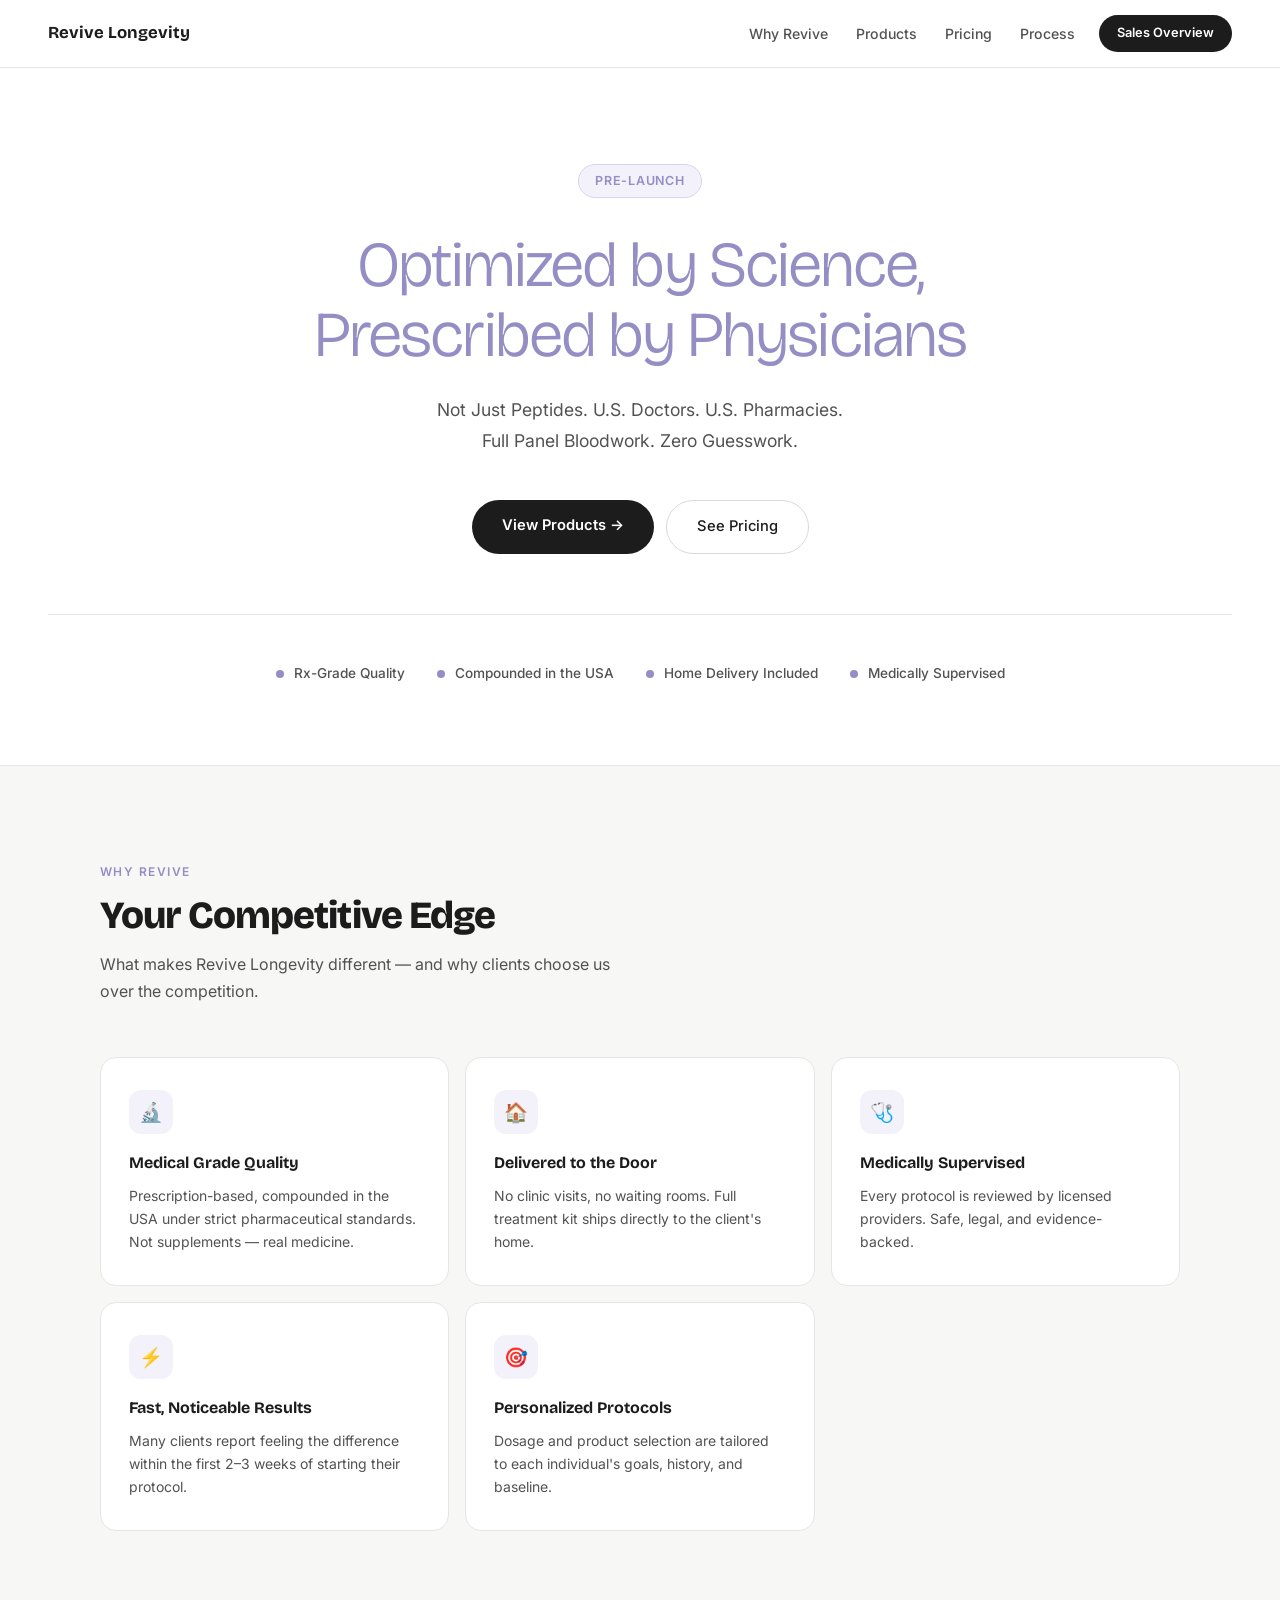
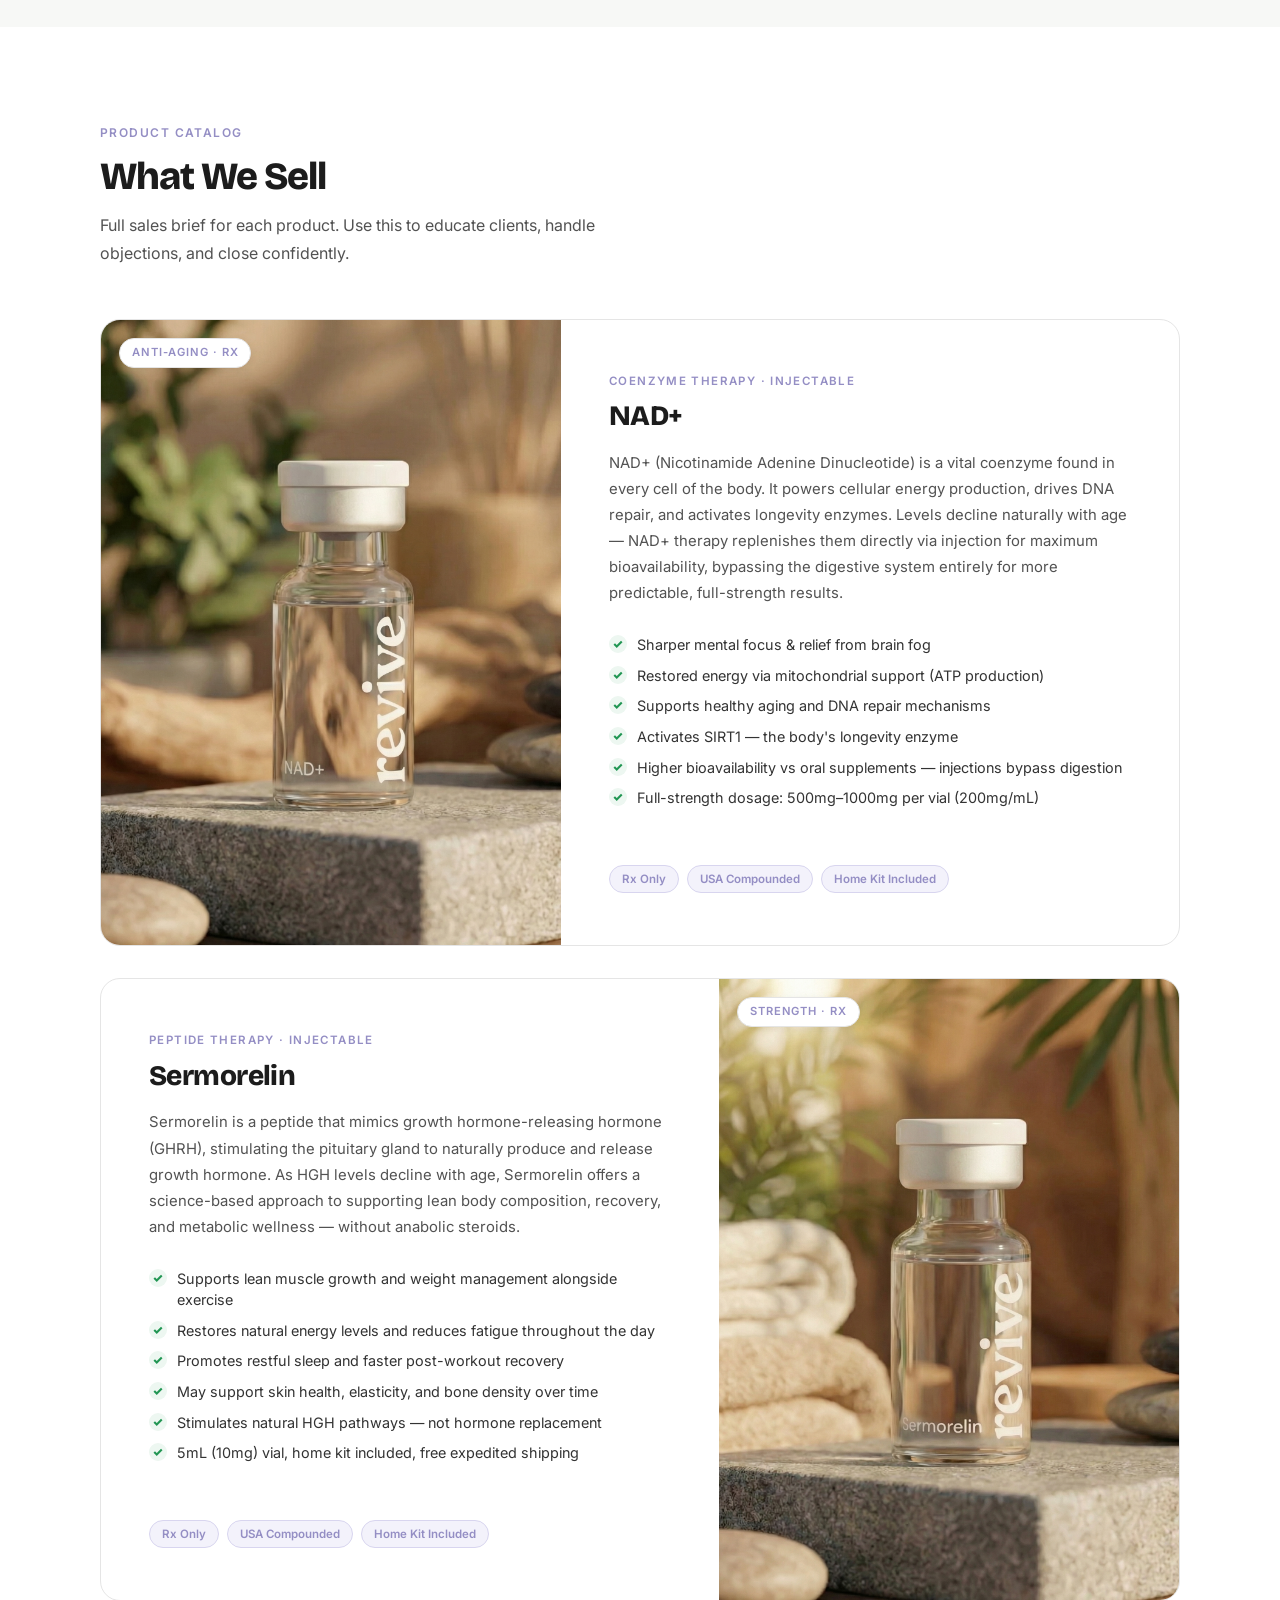
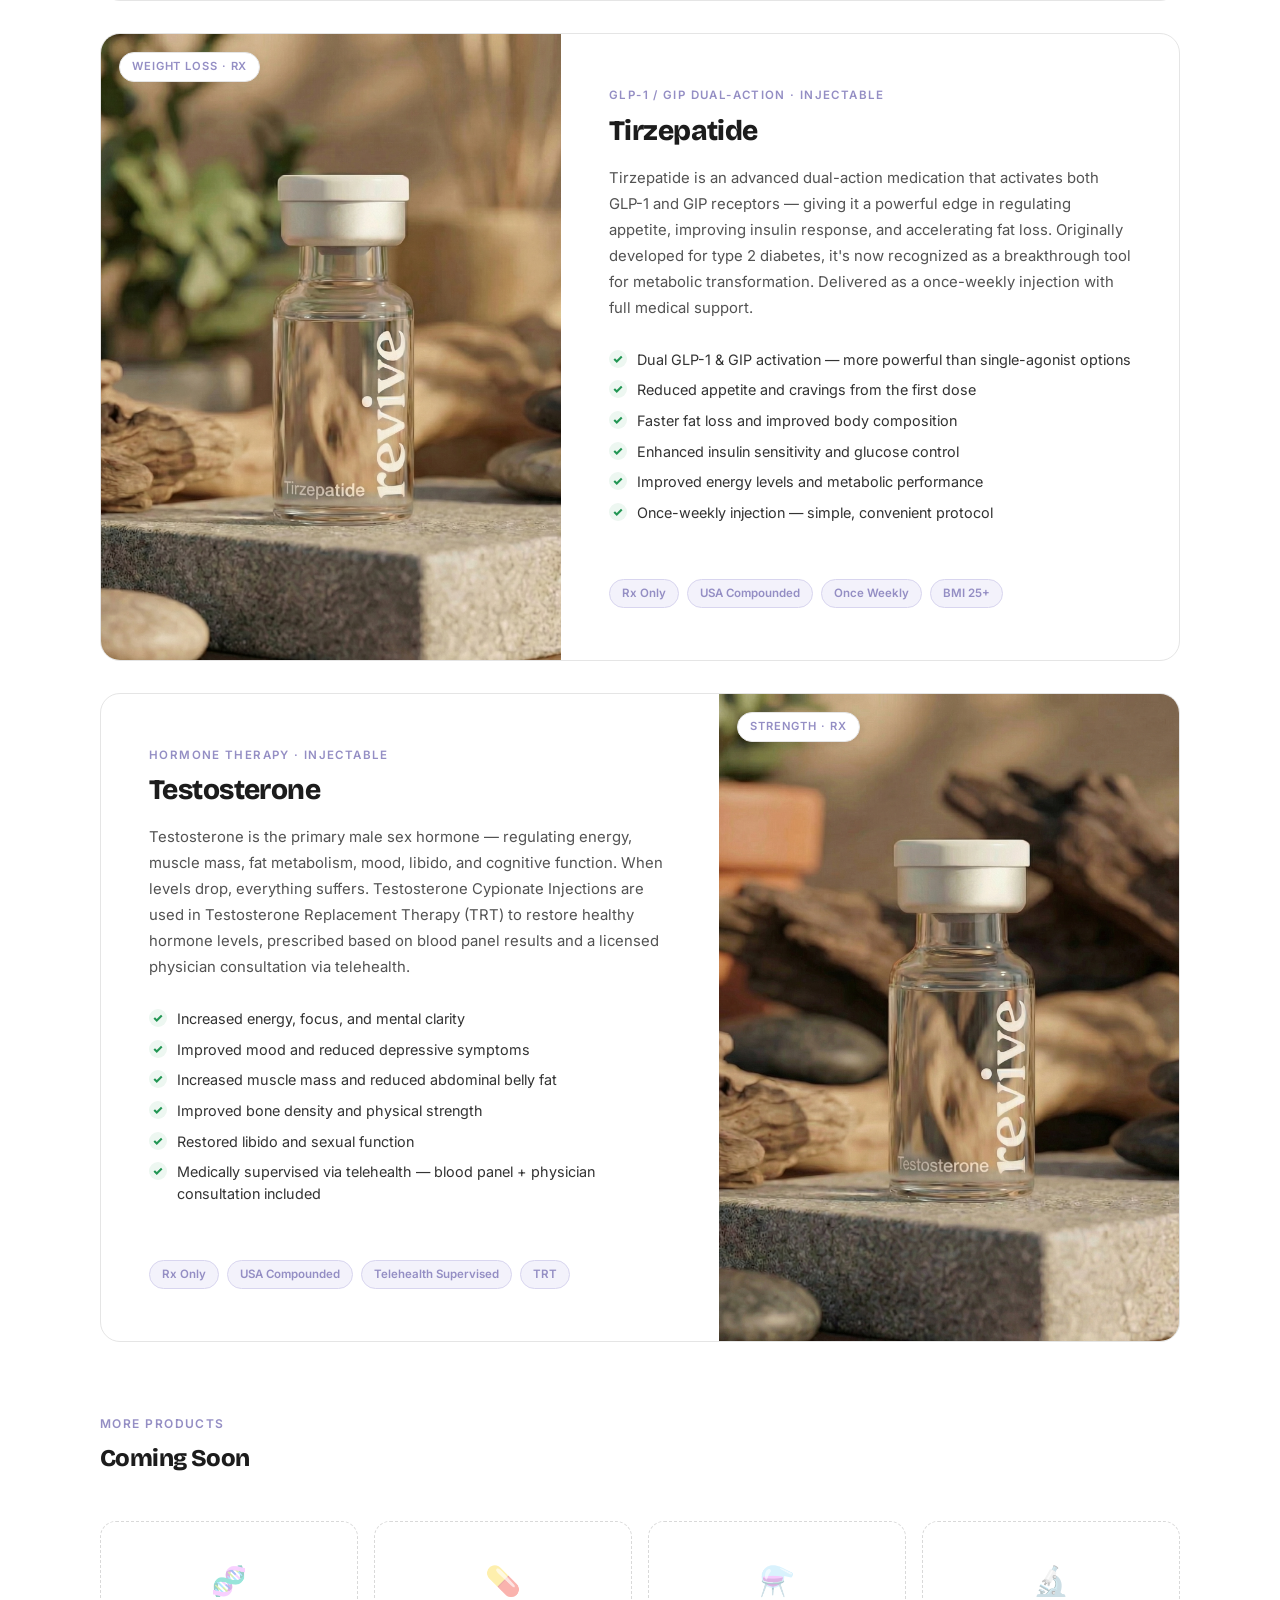
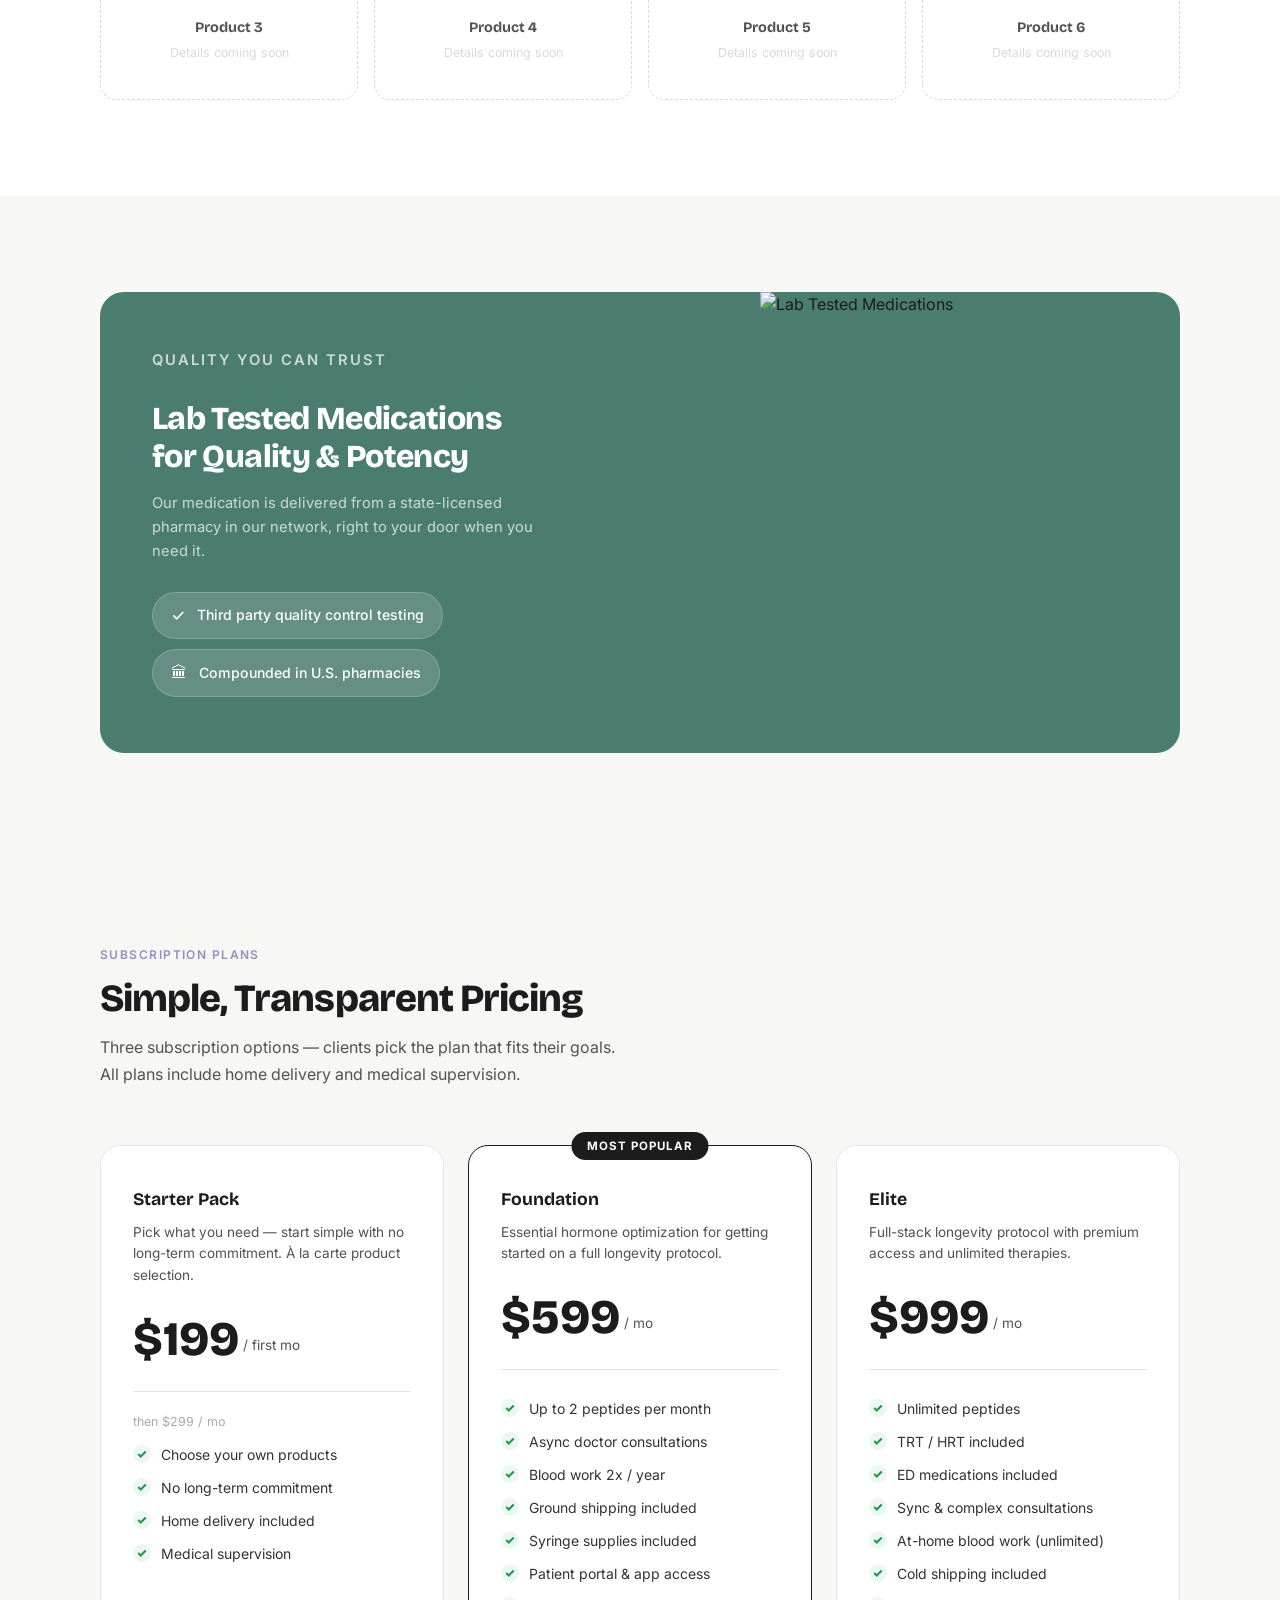
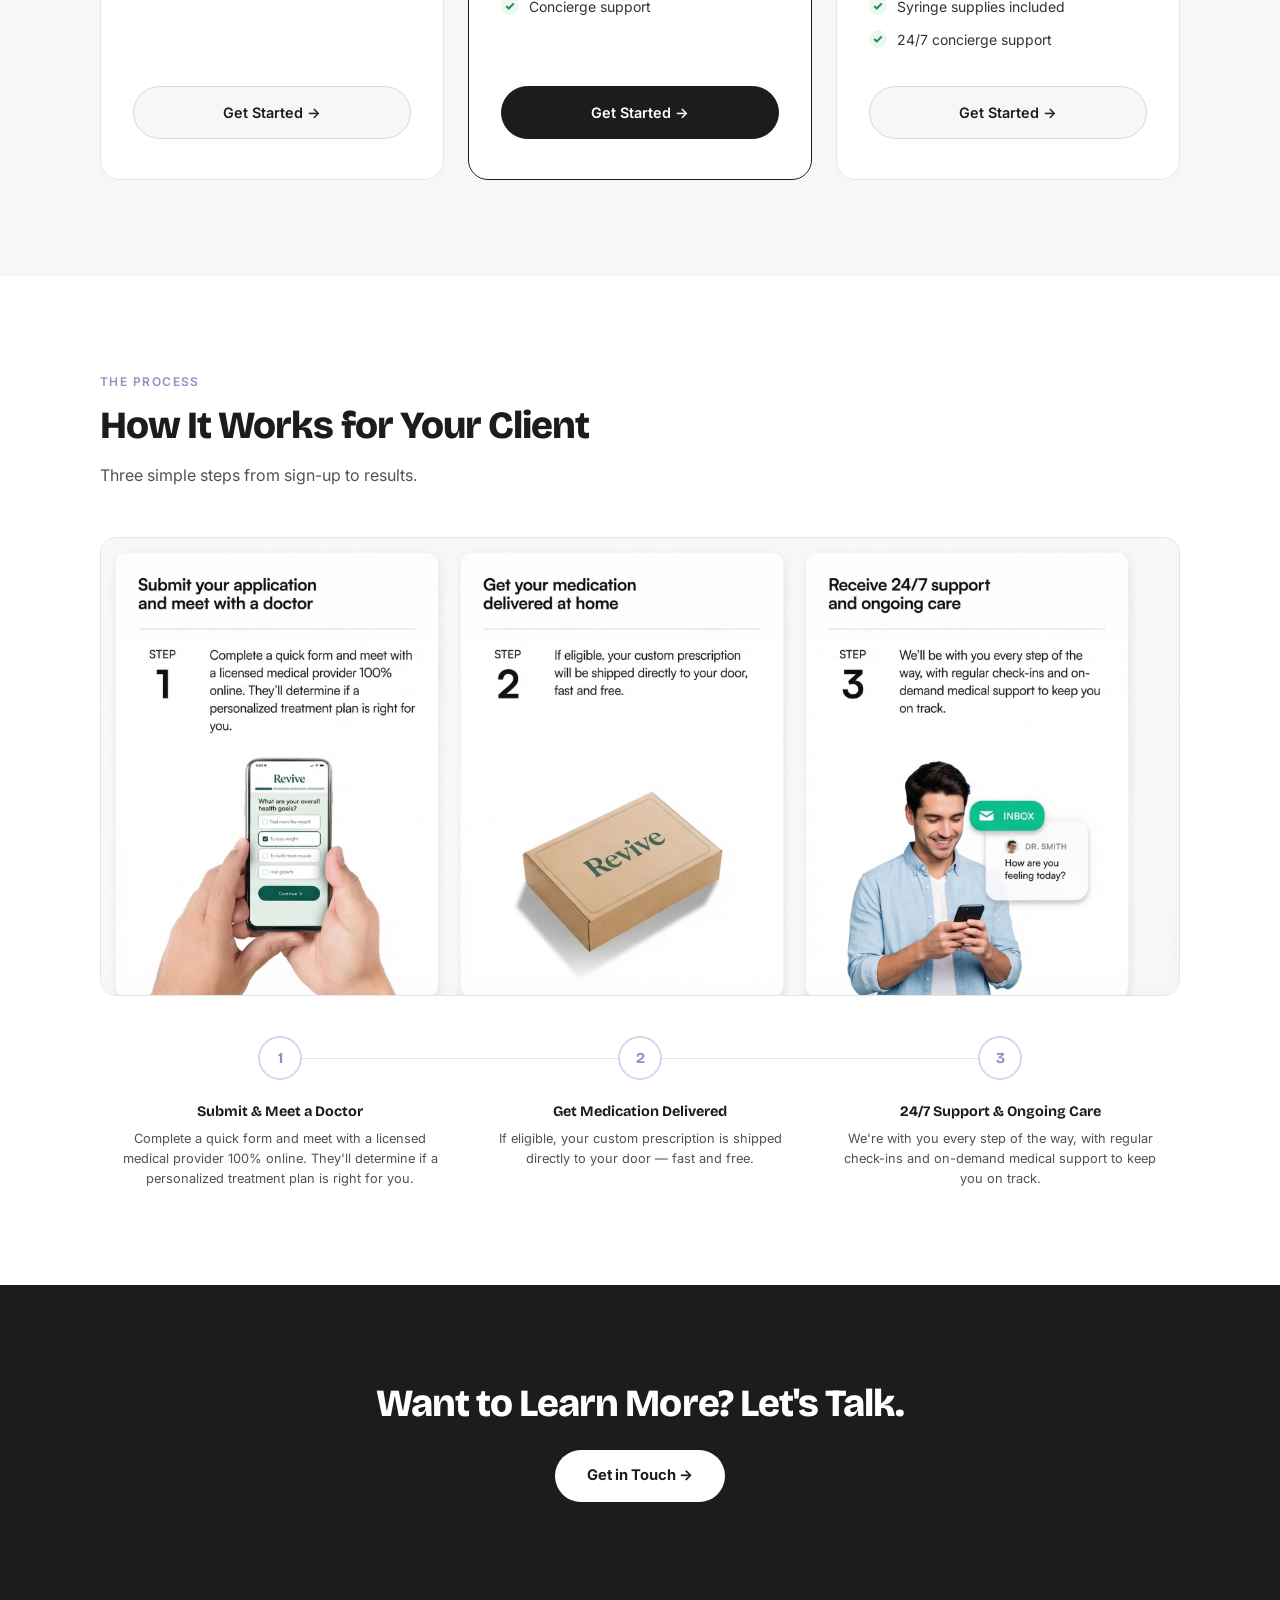
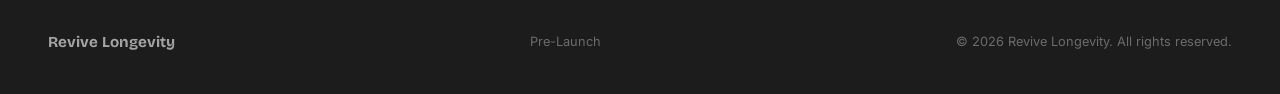
==== commit bb66088a: "Update hero headline" ====
--- a/index.html
+++ b/index.html
@@ -369,7 +369,7 @@
   <!-- HERO -->
   <div class="hero">
     <span class="hero-tag">Pre-Launch</span>
-    <h1><em>Tailored Longevity Solutions</em></h1>
+    <h1><em>Optimized by Science, Prescribed by Physicians</em></h1>
     <p>Not Just Peptides. U.S. Doctors. U.S. Pharmacies.<br/>Full Panel Bloodwork. Zero Guesswork.</p>
     <div class="hero-actions">
       <a href="#products" class="btn-green">View Products →</a>
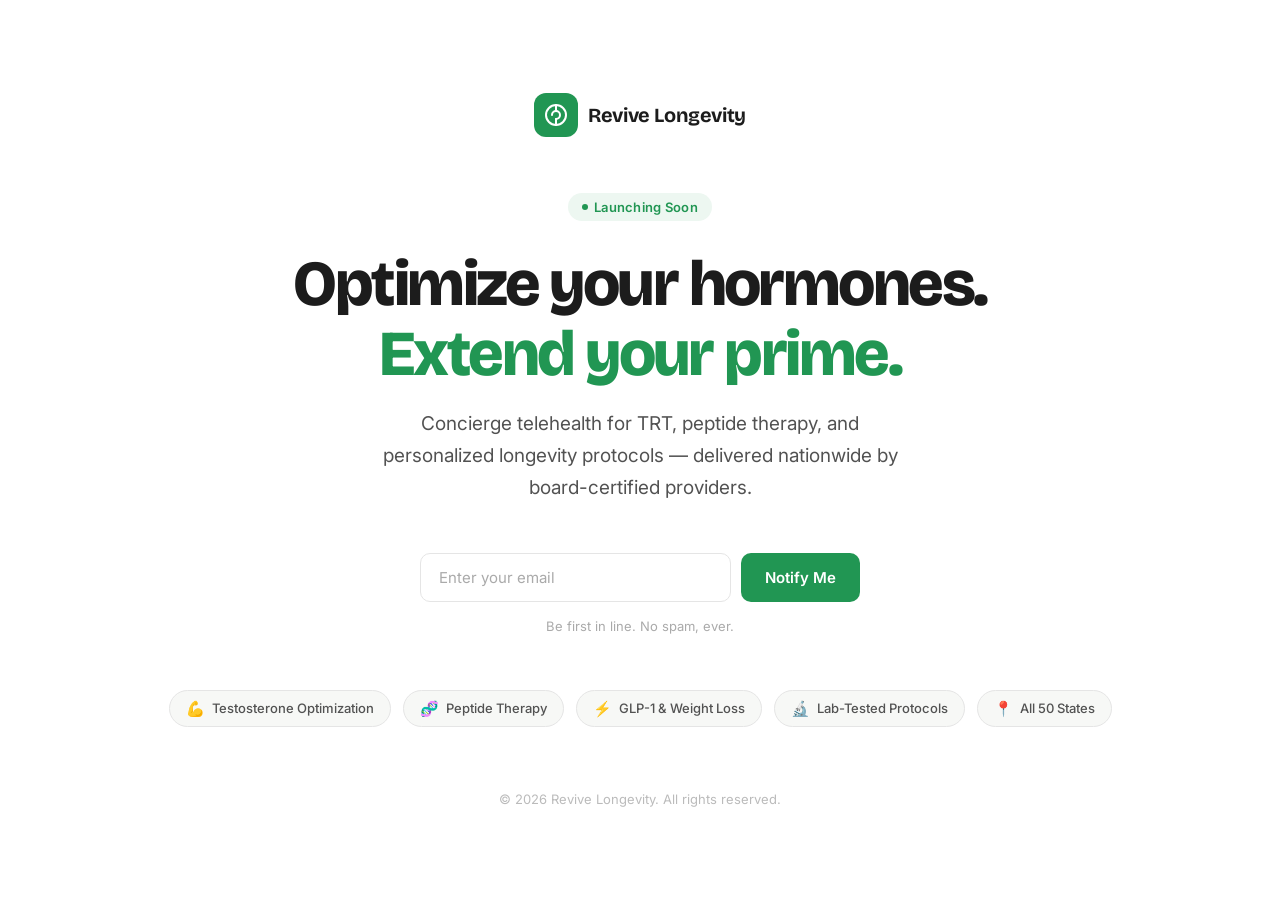
==== commit be960ead: "Replace with coming soon page" ====
--- a/index.html
+++ b/index.html
@@ -3,670 +3,268 @@
 <head>
   <meta charset="UTF-8" />
   <meta name="viewport" content="width=device-width, initial-scale=1.0" />
-  <title>Revive Longevity — Sales Overview</title>
+  <title>Revive Longevity — Coming Soon</title>
   <link href="https://fonts.googleapis.com/css2?family=Inter:wght@300;400;500;600;700&family=Bricolage+Grotesque:wght@400;500;600;700;800&display=swap" rel="stylesheet" />
   <style>
     *, *::before, *::after { box-sizing: border-box; margin: 0; padding: 0; }
 
     :root {
-      --white:    #ffffff;
-      --off:      #f7f8f6;
-      --off2:     #f0f2ef;
-      --border:   #e5e5e5;
-      --border2:  #d9d9d9;
-      --text:     #1c1c1c;
-      --text2:    #333333;
-      --muted:    #525252;
-      --green:    #219653;
-      --green-l:  #1a7d45;
+      --green: #219653;
+      --green-l: #1a7d45;
       --green-bg: #edf7f1;
-      --green-m:  #b8dfc8;
-      --lavender: #948EC4;
-      --lav-bg:   #f3f2fb;
-      --lav-m:    #d8d5ef;
-      --charcoal: #1c1c1c;
-    }
-
-    html { scroll-behavior: smooth; }
+      --text: #1c1c1c;
+      --muted: #525252;
+      --border: #e5e5e5;
+    }
+
+    html, body {
+      min-height: 100vh;
+      font-family: 'Inter', sans-serif;
+      background: #fff;
+      color: var(--text);
+    }
+
     body {
-      background: var(--white);
-      color: var(--text);
+      display: flex;
+      flex-direction: column;
+      align-items: center;
+      justify-content: center;
+      min-height: 100vh;
+      padding: 40px 24px;
+      text-align: center;
+    }
+
+    .logo {
+      display: flex;
+      align-items: center;
+      gap: 10px;
+      margin-bottom: 56px;
+    }
+
+    .logo-mark {
+      width: 44px;
+      height: 44px;
+      background: var(--green);
+      border-radius: 12px;
+      display: flex;
+      align-items: center;
+      justify-content: center;
+    }
+
+    .logo-mark svg {
+      width: 24px;
+      height: 24px;
+      fill: none;
+      stroke: #fff;
+      stroke-width: 2;
+      stroke-linecap: round;
+      stroke-linejoin: round;
+    }
+
+    .logo-text {
+      font-family: 'Bricolage Grotesque', sans-serif;
+      font-size: 20px;
+      font-weight: 700;
+      color: var(--text);
+      letter-spacing: -0.02em;
+    }
+
+    .badge {
+      display: inline-flex;
+      align-items: center;
+      gap: 6px;
+      background: var(--green-bg);
+      color: var(--green);
+      font-size: 13px;
+      font-weight: 600;
+      padding: 6px 14px;
+      border-radius: 100px;
+      margin-bottom: 28px;
+      letter-spacing: 0.02em;
+    }
+
+    .badge-dot {
+      width: 6px;
+      height: 6px;
+      border-radius: 50%;
+      background: var(--green);
+      animation: pulse 2s infinite;
+    }
+
+    @keyframes pulse {
+      0%, 100% { opacity: 1; transform: scale(1); }
+      50% { opacity: 0.5; transform: scale(0.85); }
+    }
+
+    h1 {
+      font-family: 'Bricolage Grotesque', sans-serif;
+      font-size: clamp(36px, 6vw, 64px);
+      font-weight: 800;
+      color: var(--text);
+      letter-spacing: -0.04em;
+      line-height: 1.08;
+      margin-bottom: 20px;
+      max-width: 700px;
+    }
+
+    h1 span {
+      color: var(--green);
+    }
+
+    p.sub {
+      font-size: clamp(16px, 2vw, 19px);
+      color: var(--muted);
+      line-height: 1.7;
+      max-width: 520px;
+      margin: 0 auto 48px auto;
+    }
+
+    .form {
+      display: flex;
+      gap: 10px;
+      max-width: 440px;
+      width: 100%;
+      margin: 0 auto 16px auto;
+    }
+
+    .form input {
+      flex: 1;
+      padding: 14px 18px;
+      border: 1.5px solid var(--border);
+      border-radius: 10px;
+      font-size: 15px;
       font-family: 'Inter', sans-serif;
-      font-size: 16px;
-      line-height: 1.6;
-      -webkit-font-smoothing: antialiased;
-    }
-
-    /* ── NAV ── */
-    nav {
-      position: sticky; top: 0; z-index: 100;
-      background: rgba(255,255,255,0.95);
-      backdrop-filter: blur(12px);
-      border-bottom: 1px solid var(--border);
-      padding: 0 48px; height: 68px;
-      display: flex; align-items: center; justify-content: space-between;
-    }
-    .nav-logo { display: flex; align-items: center; gap: 10px; text-decoration: none; }
-    .nav-logo img { height: 32px; width: auto; border-radius: 5px; }
-    .nav-logo span { font-family: 'Bricolage Grotesque', sans-serif; font-weight: 700; font-size: 1.05rem; color: var(--text); }
-    .nav-right { display: flex; align-items: center; gap: 24px; }
-    .nav-links { display: flex; gap: 28px; list-style: none; }
-    .nav-links a { font-size: 0.88rem; font-weight: 500; color: var(--muted); text-decoration: none; transition: color 0.15s; }
-    .nav-links a:hover { color: var(--text); }
-    .nav-pill { background: var(--charcoal); color: #fff; font-size: 0.8rem; font-weight: 600; padding: 8px 18px; border-radius: 100px; }
-
-    /* ── HERO ── */
-    .hero { background: var(--white); padding: 96px 48px 80px; text-align: center; border-bottom: 1px solid var(--border); }
-    .hero-tag {
-      display: inline-flex; align-items: center; gap: 8px;
-      background: var(--lav-bg); color: var(--lavender);
-      font-size: 0.78rem; font-weight: 600; letter-spacing: 0.06em; text-transform: uppercase;
-      padding: 6px 16px; border-radius: 100px; border: 1px solid var(--lav-m); margin-bottom: 32px;
-    }
-    .hero h1 {
-      font-family: 'Bricolage Grotesque', sans-serif;
-      font-size: clamp(2.4rem, 5vw, 4.2rem); font-weight: 800;
-      letter-spacing: -0.03em; line-height: 1.1; color: var(--text);
-      max-width: 780px; margin: 0 auto 24px;
-    }
-    .hero h1 em { font-style: normal; color: var(--lavender); font-weight: 300; }
-    .hero p { font-size: 1.1rem; color: var(--muted); max-width: 540px; margin: 0 auto 44px; line-height: 1.75; }
-    .hero-actions { display: flex; gap: 12px; justify-content: center; flex-wrap: wrap; }
-    .btn-green {
-      background: var(--charcoal); color: #fff; font-weight: 600; font-size: 0.92rem;
-      padding: 14px 30px; border-radius: 100px; text-decoration: none;
-      transition: background 0.15s, transform 0.15s, box-shadow 0.15s;
-    }
-    .btn-green:hover { background: #333; transform: translateY(-1px); box-shadow: 0 4px 20px rgba(0,0,0,0.18); }
-    .btn-outline {
-      background: transparent; color: var(--text); font-weight: 500; font-size: 0.92rem;
-      padding: 14px 30px; border-radius: 100px; text-decoration: none;
-      border: 1.5px solid var(--border2); transition: border-color 0.15s;
-    }
-    .btn-outline:hover { border-color: var(--text2); }
-    .hero-trust {
-      display: flex; align-items: center; justify-content: center; gap: 32px;
-      margin-top: 60px; padding-top: 48px; border-top: 1px solid var(--border); flex-wrap: wrap;
-    }
-    .trust-item { display: flex; align-items: center; gap: 10px; font-size: 0.85rem; font-weight: 500; color: var(--muted); }
-    .trust-item .dot { width: 8px; height: 8px; background: var(--lavender); border-radius: 50%; flex-shrink: 0; }
-
-    /* ── SECTIONS ── */
-    .section { padding: 96px 48px; }
-    .section.alt { background: var(--off); }
-    .container { max-width: 1080px; margin: 0 auto; }
-    .section-eyebrow { font-size: 0.75rem; font-weight: 600; letter-spacing: 0.12em; text-transform: uppercase; color: var(--lavender); margin-bottom: 12px; }
-    .section-heading { font-family: 'Bricolage Grotesque', sans-serif; font-size: clamp(1.7rem, 3vw, 2.5rem); font-weight: 800; letter-spacing: -0.025em; line-height: 1.15; color: var(--text); margin-bottom: 14px; }
-    .section-body { font-size: 1rem; color: var(--muted); max-width: 520px; line-height: 1.7; }
-
-    /* ── WHY GRID ── */
-    .why-grid { display: grid; grid-template-columns: repeat(3, 1fr); gap: 16px; margin-top: 52px; }
-    .why-card { background: var(--white); border: 1px solid var(--border); border-radius: 16px; padding: 32px 28px; transition: box-shadow 0.2s, border-color 0.2s; }
-    .why-card:hover { border-color: var(--green-m); box-shadow: 0 4px 24px rgba(0,0,0,0.06); }
-    .why-icon { width: 44px; height: 44px; background: var(--lav-bg); border-radius: 12px; display: flex; align-items: center; justify-content: center; font-size: 1.2rem; margin-bottom: 16px; }
-    .why-card h3 { font-family: 'Bricolage Grotesque', sans-serif; font-size: 1rem; font-weight: 700; color: var(--text); margin-bottom: 8px; }
-    .why-card p { font-size: 0.875rem; color: var(--muted); line-height: 1.65; }
-
-    /* ── PRODUCT CARDS ── */
-    .product-card {
-      background: var(--white); border: 1px solid var(--border); border-radius: 20px;
-      overflow: hidden; margin-bottom: 32px;
-      display: grid; grid-template-columns: 460px 1fr; min-height: 540px;
-      transition: box-shadow 0.2s;
-    }
-    .product-card:hover { box-shadow: 0 8px 40px rgba(0,0,0,0.08); }
-    .product-card.flip { grid-template-columns: 1fr 460px; }
-    .product-card.flip .product-img { order: 2; }
-    .product-card.flip .product-body { order: 1; }
-
-    .product-img { position: relative; background: var(--off2); overflow: hidden; display: flex; align-items: center; justify-content: center; }
-    .product-img img { width: 100%; height: 100%; object-fit: cover; display: block; }
-    .product-img-ph { display: flex; flex-direction: column; align-items: center; gap: 10px; color: var(--border2); text-align: center; padding: 40px; }
-    .product-img-ph svg { width: 48px; height: 48px; opacity: 0.35; }
-    .product-img-ph span { font-size: 0.8rem; color: var(--border2); }
-    .product-tag {
-      position: absolute; top: 18px; left: 18px;
-      background: var(--white); border: 1px solid var(--border);
-      color: var(--lavender); font-size: 0.7rem; font-weight: 600; letter-spacing: 0.08em; text-transform: uppercase;
-      padding: 5px 12px; border-radius: 100px; box-shadow: 0 2px 8px rgba(0,0,0,0.07);
-    }
-
-    .product-body { padding: 52px 48px; display: flex; flex-direction: column; }
-    .product-cat { font-size: 0.72rem; font-weight: 600; letter-spacing: 0.12em; text-transform: uppercase; color: var(--lavender); margin-bottom: 10px; }
-    .product-body h2 { font-family: 'Bricolage Grotesque', sans-serif; font-size: clamp(1.5rem, 2.2vw, 2rem); font-weight: 800; letter-spacing: -0.02em; color: var(--text); margin-bottom: 16px; line-height: 1.2; }
-    .product-desc { font-size: 0.93rem; color: var(--muted); line-height: 1.75; margin-bottom: 28px; }
-
-    .benefit-list { list-style: none; display: flex; flex-direction: column; gap: 9px; margin-bottom: 32px; }
-    .benefit-list li { display: flex; align-items: flex-start; gap: 10px; font-size: 0.9rem; color: var(--text2); line-height: 1.5; }
-    .check { width: 18px; height: 18px; background: var(--green-bg); border-radius: 50%; display: flex; align-items: center; justify-content: center; flex-shrink: 0; margin-top: 1px; }
-    .check svg { width: 10px; height: 10px; stroke: var(--green); stroke-width: 2.5; fill: none; }
-
-
-    .product-meta { display: flex; flex-wrap: wrap; gap: 8px; margin-top: auto; padding-top: 24px; }
-    .meta-tag { background: var(--lav-bg); color: var(--lavender); border: 1px solid var(--lav-m); font-size: 0.72rem; font-weight: 600; padding: 4px 12px; border-radius: 100px; }
-
-    /* ── LAB TESTED ── */
-    .lab-banner {
-      background: #4a7c6f;
-      border-radius: 24px;
-      overflow: hidden;
-      display: grid;
-      grid-template-columns: 1fr 420px;
-      min-height: 320px;
-    }
-
-    .lab-text {
-      padding: 56px 52px;
-      display: flex;
-      flex-direction: column;
+      color: var(--text);
+      outline: none;
+      transition: border-color 0.2s;
+      background: #fff;
+    }
+
+    .form input:focus {
+      border-color: var(--green);
+    }
+
+    .form input::placeholder {
+      color: #aaa;
+    }
+
+    .form button {
+      padding: 14px 24px;
+      background: var(--green);
+      color: #fff;
+      border: none;
+      border-radius: 10px;
+      font-size: 15px;
+      font-weight: 600;
+      font-family: 'Inter', sans-serif;
+      cursor: pointer;
+      white-space: nowrap;
+      transition: background 0.2s;
+    }
+
+    .form button:hover {
+      background: var(--green-l);
+    }
+
+    .form-note {
+      font-size: 13px;
+      color: #aaa;
+      margin-bottom: 56px;
+    }
+
+    .pillars {
+      display: flex;
+      gap: 12px;
       justify-content: center;
-      gap: 0;
-    }
-
-    .lab-eyebrow {
-      font-size: 0.72rem;
-      font-weight: 600;
-      letter-spacing: 0.14em;
-      text-transform: uppercase;
-      color: rgba(255,255,255,0.65);
-      margin-bottom: 14px;
-    }
-
-    .lab-text h2 {
-      font-family: 'Bricolage Grotesque', sans-serif;
-      font-size: clamp(1.5rem, 2.5vw, 2.1rem);
-      font-weight: 800;
-      color: #fff;
-      letter-spacing: -0.02em;
-      line-height: 1.2;
-      margin-bottom: 14px;
-    }
-
-    .lab-text > p {
-      font-size: 0.92rem;
-      color: rgba(255,255,255,0.72);
-      line-height: 1.65;
-      margin-bottom: 28px;
-      max-width: 420px;
-    }
-
-    .lab-badges {
-      display: flex;
-      flex-direction: column;
-      gap: 10px;
-    }
-
-    .lab-badge {
-      display: flex;
-      align-items: center;
-      gap: 12px;
-      background: rgba(255,255,255,0.15);
-      backdrop-filter: blur(8px);
-      border: 1px solid rgba(255,255,255,0.2);
+      flex-wrap: wrap;
+      margin-bottom: 64px;
+    }
+
+    .pillar {
+      display: flex;
+      align-items: center;
+      gap: 7px;
+      background: #f7f8f6;
+      border: 1px solid var(--border);
       border-radius: 100px;
-      padding: 10px 18px;
-      width: fit-content;
-      color: #fff;
-      font-size: 0.88rem;
+      padding: 8px 16px;
+      font-size: 13px;
       font-weight: 500;
-    }
-
-    .lab-badge-icon {
-      font-size: 1rem;
-      flex-shrink: 0;
-    }
-
-    .lab-img {
-      overflow: hidden;
-      position: relative;
-    }
-
-    .lab-img img {
-      width: 100%;
-      height: 100%;
-      object-fit: cover;
-      object-position: center;
-      display: block;
-    }
-
-    @media (max-width: 768px) {
-      .lab-banner { grid-template-columns: 1fr; }
-      .lab-text { padding: 40px 28px; }
-      .lab-img { min-height: 220px; }
-    }
-
-    /* ── PRICING SECTION ── */
-    .pricing-section { background: var(--off); padding: 96px 48px; }
-    .pricing-grid { display: grid; grid-template-columns: repeat(3, 1fr); gap: 24px; margin-top: 56px; }
-
-    .pricing-card {
-      background: var(--white); border: 1.5px solid var(--border); border-radius: 20px;
-      padding: 40px 32px; display: flex; flex-direction: column;
-      transition: box-shadow 0.2s, border-color 0.2s, transform 0.2s;
-      position: relative;
-    }
-    .pricing-card:hover { box-shadow: 0 8px 40px rgba(0,0,0,0.09); transform: translateY(-3px); }
-    .pricing-card.featured { border-color: var(--charcoal); }
-    .pricing-card.featured::before {
-      content: 'Most Popular';
-      position: absolute; top: -14px; left: 50%; transform: translateX(-50%);
-      background: var(--charcoal); color: #fff;
-      font-size: 0.72rem; font-weight: 700; letter-spacing: 0.08em; text-transform: uppercase;
-      padding: 5px 16px; border-radius: 100px;
-    }
-
-    .plan-name { font-family: 'Bricolage Grotesque', sans-serif; font-size: 1.1rem; font-weight: 700; color: var(--text); margin-bottom: 8px; }
-    .plan-desc { font-size: 0.85rem; color: var(--muted); line-height: 1.6; margin-bottom: 28px; }
-
-    .plan-price {
-      display: flex; align-items: flex-end; gap: 4px;
-      margin-bottom: 28px; padding-bottom: 28px;
-      border-bottom: 1px solid var(--border);
-    }
-    .plan-price .amount {
-      font-family: 'Bricolage Grotesque', sans-serif;
-      font-size: 3rem; font-weight: 800; color: var(--text); line-height: 1;
-    }
-    .plan-price .amount.tbd { font-size: 1.6rem; color: var(--muted); }
-    .plan-price .per { font-size: 0.85rem; color: var(--muted); margin-bottom: 6px; }
-
-    .plan-features { list-style: none; display: flex; flex-direction: column; gap: 12px; margin-bottom: 36px; flex: 1; }
-    .plan-features li { display: flex; align-items: flex-start; gap: 10px; font-size: 0.875rem; color: var(--text2); line-height: 1.5; }
-    .plan-features li .check { width: 18px; height: 18px; background: var(--green-bg); border-radius: 50%; display: flex; align-items: center; justify-content: center; flex-shrink: 0; margin-top: 1px; }
-
-    .plan-features li .check svg { width: 10px; height: 10px; stroke: var(--green); stroke-width: 2.5; fill: none; }
-
-    .plan-cta {
-      display: block; text-align: center; background: var(--off); color: var(--text);
-      font-weight: 600; font-size: 0.9rem; padding: 14px; border-radius: 100px;
-      text-decoration: none; border: 1.5px solid var(--border2);
-      transition: background 0.15s, border-color 0.15s;
-    }
-    .plan-cta:hover { background: var(--off2); border-color: var(--text2); }
-    .pricing-card.featured .plan-cta { background: var(--charcoal); color: #fff; border-color: var(--charcoal); }
-    .pricing-card.featured .plan-cta:hover { background: #333; }
-
-    /* ── STEPS ── */
-    .steps-row { display: grid; grid-template-columns: repeat(5, 1fr); gap: 0; margin-top: 56px; position: relative; }
-    .steps-row::before { content: ''; position: absolute; top: 22px; left: 10%; right: 10%; height: 1px; background: var(--border); }
-    .step-item { text-align: center; padding: 0 16px; position: relative; }
-    .step-num { width: 44px; height: 44px; background: var(--white); border: 2px solid var(--lav-m); border-radius: 50%; display: flex; align-items: center; justify-content: center; font-family: 'Bricolage Grotesque', sans-serif; font-weight: 700; font-size: 0.95rem; color: var(--lavender); margin: 0 auto 20px; position: relative; z-index: 1; }
-    .step-item h4 { font-family: 'Bricolage Grotesque', sans-serif; font-size: 0.9rem; font-weight: 700; color: var(--text); margin-bottom: 6px; }
-    .step-item p { font-size: 0.8rem; color: var(--muted); line-height: 1.55; }
-
-    /* ── STEPS IMAGE ── */
-    .steps-img-wrap {
-      margin-top: 48px;
-      border-radius: 16px;
-      overflow: hidden;
-      border: 1px solid var(--border);
-    }
-    .steps-img-wrap img { width: 100%; display: block; }
-    .steps-3 { grid-template-columns: repeat(3, 1fr); margin-top: 40px; }
-    .steps-3::before { left: 16%; right: 16%; }
-
-    /* ── COMING SOON ── */
-    .cs-grid { display: grid; grid-template-columns: repeat(4, 1fr); gap: 16px; margin-top: 48px; }
-    .cs-card { background: var(--white); border: 1.5px dashed var(--border2); border-radius: 16px; padding: 36px 24px; text-align: center; }
-    .cs-card .cs-icon { font-size: 1.8rem; margin-bottom: 12px; opacity: 0.4; }
-    .cs-card h4 { font-family: 'Bricolage Grotesque', sans-serif; font-size: 0.9rem; font-weight: 700; color: var(--muted); margin-bottom: 4px; }
-    .cs-card p { font-size: 0.78rem; color: var(--border2); }
-
-    /* ── CTA ── */
-    .cta-section { background: var(--charcoal); padding: 88px 48px; text-align: center; }
-    .cta-section h2 { font-family: 'Bricolage Grotesque', sans-serif; font-size: clamp(1.8rem, 3vw, 2.8rem); font-weight: 800; color: #fff; letter-spacing: -0.025em; margin-bottom: 16px; }
-    .cta-section p { font-size: 1rem; color: rgba(255,255,255,0.6); margin-bottom: 36px; max-width: 480px; margin-left: auto; margin-right: auto; }
-    .btn-white { display: inline-block; background: #fff; color: var(--charcoal); font-weight: 700; font-size: 0.92rem; padding: 14px 32px; border-radius: 100px; text-decoration: none; transition: transform 0.15s, box-shadow 0.15s; }
-    .btn-white:hover { transform: translateY(-2px); box-shadow: 0 6px 24px rgba(0,0,0,0.15); }
-
-    /* ── FOOTER ── */
-    footer { background: var(--text); padding: 40px 48px; display: flex; align-items: center; justify-content: space-between; flex-wrap: wrap; gap: 12px; }
-    footer .footer-logo { font-family: 'Bricolage Grotesque', sans-serif; font-weight: 700; font-size: 0.95rem; color: rgba(255,255,255,0.6); }
-    footer p { font-size: 0.8rem; color: rgba(255,255,255,0.35); }
-
-    /* ── RESPONSIVE ── */
-    @media (max-width: 960px) {
-      nav { padding: 0 20px; }
-      .nav-links { display: none; }
-      .hero, .section, .pricing-section, .cta-section { padding: 72px 24px; }
-      .product-card, .product-card.flip { grid-template-columns: 1fr; }
-      .product-card.flip .product-img { order: 0; }
-      .product-card.flip .product-body { order: 0; }
-      .product-img { min-height: 260px; }
-      .product-body { padding: 36px 28px; }
-      .why-grid { grid-template-columns: 1fr 1fr; }
-      .steps-row, .steps-3 { grid-template-columns: 1fr; gap: 32px; }
-      .steps-row::before { display: none; }
-      .pricing-grid { grid-template-columns: 1fr; max-width: 420px; margin-left: auto; margin-right: auto; }
-      .cs-grid { grid-template-columns: 1fr 1fr; }
-      footer { padding: 28px 20px; flex-direction: column; text-align: center; }
-    }
-    @media (max-width: 540px) {
-      .why-grid { grid-template-columns: 1fr; }
-      .cs-grid { grid-template-columns: 1fr 1fr; }
+      color: var(--muted);
+    }
+
+    .pillar-icon {
+      font-size: 15px;
+    }
+
+    footer {
+      font-size: 13px;
+      color: #bbb;
+    }
+
+    @media (max-width: 480px) {
+      .form {
+        flex-direction: column;
+      }
+      .form button {
+        width: 100%;
+      }
     }
   </style>
 </head>
 <body>
 
-  <!-- NAV -->
-  <nav>
-    <a href="#" class="nav-logo">
-
-      <span>Revive Longevity</span>
-    </a>
-    <div class="nav-right">
-      <ul class="nav-links">
-        <li><a href="#why">Why Revive</a></li>
-        <li><a href="#products">Products</a></li>
-        <li><a href="#pricing">Pricing</a></li>
-        <li><a href="#process">Process</a></li>
-      </ul>
-      <span class="nav-pill">Sales Overview</span>
+  <div class="logo">
+    <div class="logo-mark">
+      <svg viewBox="0 0 24 24">
+        <path d="M12 2C6.48 2 2 6.48 2 12s4.48 10 10 10 10-4.48 10-10S17.52 2 12 2z"/>
+        <path d="M8 12c0-2.21 1.79-4 4-4s4 1.79 4 4-1.79 4-4 4"/>
+        <line x1="12" y1="8" x2="12" y2="2"/>
+        <line x1="12" y1="16" x2="12" y2="22"/>
+      </svg>
     </div>
-  </nav>
-
-  <!-- HERO -->
-  <div class="hero">
-    <span class="hero-tag">Pre-Launch</span>
-    <h1><em>Optimized by Science, Prescribed by Physicians</em></h1>
-    <p>Not Just Peptides. U.S. Doctors. U.S. Pharmacies.<br/>Full Panel Bloodwork. Zero Guesswork.</p>
-    <div class="hero-actions">
-      <a href="#products" class="btn-green">View Products →</a>
-      <a href="#pricing" class="btn-outline">See Pricing</a>
-    </div>
-    <div class="hero-trust">
-      <div class="trust-item"><span class="dot"></span>Rx-Grade Quality</div>
-      <div class="trust-item"><span class="dot"></span>Compounded in the USA</div>
-      <div class="trust-item"><span class="dot"></span>Home Delivery Included</div>
-      <div class="trust-item"><span class="dot"></span>Medically Supervised</div>
-    </div>
+    <span class="logo-text">Revive Longevity</span>
   </div>
 
-  <!-- WHY REVIVE -->
-  <div class="section alt" id="why">
-    <div class="container">
-      <p class="section-eyebrow">Why Revive</p>
-      <h2 class="section-heading">Your Competitive Edge</h2>
-      <p class="section-body">What makes Revive Longevity different — and why clients choose us over the competition.</p>
-      <div class="why-grid">
-        <div class="why-card"><div class="why-icon">🔬</div><h3>Medical Grade Quality</h3><p>Prescription-based, compounded in the USA under strict pharmaceutical standards. Not supplements — real medicine.</p></div>
-        <div class="why-card"><div class="why-icon">🏠</div><h3>Delivered to the Door</h3><p>No clinic visits, no waiting rooms. Full treatment kit ships directly to the client's home.</p></div>
-        <div class="why-card"><div class="why-icon">🩺</div><h3>Medically Supervised</h3><p>Every protocol is reviewed by licensed providers. Safe, legal, and evidence-backed.</p></div>
-        <div class="why-card"><div class="why-icon">⚡</div><h3>Fast, Noticeable Results</h3><p>Many clients report feeling the difference within the first 2–3 weeks of starting their protocol.</p></div>
-        <div class="why-card"><div class="why-icon">🎯</div><h3>Personalized Protocols</h3><p>Dosage and product selection are tailored to each individual's goals, history, and baseline.</p></div>
-      </div>
-    </div>
+  <div class="badge">
+    <span class="badge-dot"></span>
+    Launching Soon
   </div>
 
-  <!-- PRODUCTS -->
-  <div class="section" id="products">
-    <div class="container">
-      <p class="section-eyebrow">Product Catalog</p>
-      <h2 class="section-heading">What We Sell</h2>
-      <p class="section-body">Full sales brief for each product. Use this to educate clients, handle objections, and close confidently.</p>
-
-      <!-- PRODUCT 1: NAD+ -->
-      <div style="margin-top: 52px;">
-        <div class="product-card">
-          <div class="product-img">
-            <img src="Anti_Aging_NAD.jpg" alt="NAD+ Injections" />
-            <span class="product-tag">Anti-Aging · Rx</span>
-          </div>
-          <div class="product-body">
-            <p class="product-cat">Coenzyme Therapy · Injectable</p>
-            <h2>NAD+</h2>
-            <p class="product-desc">NAD+ (Nicotinamide Adenine Dinucleotide) is a vital coenzyme found in every cell of the body. It powers cellular energy production, drives DNA repair, and activates longevity enzymes. Levels decline naturally with age — NAD+ therapy replenishes them directly via injection for maximum bioavailability, bypassing the digestive system entirely for more predictable, full-strength results.</p>
-            <ul class="benefit-list">
-              <li><span class="check"><svg viewBox="0 0 12 12"><polyline points="1.5,6 4.5,9 10.5,3"/></svg></span>Sharper mental focus & relief from brain fog</li>
-              <li><span class="check"><svg viewBox="0 0 12 12"><polyline points="1.5,6 4.5,9 10.5,3"/></svg></span>Restored energy via mitochondrial support (ATP production)</li>
-              <li><span class="check"><svg viewBox="0 0 12 12"><polyline points="1.5,6 4.5,9 10.5,3"/></svg></span>Supports healthy aging and DNA repair mechanisms</li>
-              <li><span class="check"><svg viewBox="0 0 12 12"><polyline points="1.5,6 4.5,9 10.5,3"/></svg></span>Activates SIRT1 — the body's longevity enzyme</li>
-              <li><span class="check"><svg viewBox="0 0 12 12"><polyline points="1.5,6 4.5,9 10.5,3"/></svg></span>Higher bioavailability vs oral supplements — injections bypass digestion</li>
-              <li><span class="check"><svg viewBox="0 0 12 12"><polyline points="1.5,6 4.5,9 10.5,3"/></svg></span>Full-strength dosage: 500mg–1000mg per vial (200mg/mL)</li>
-            </ul>
-            <div class="product-meta">
-              <span class="meta-tag">Rx Only</span>
-              <span class="meta-tag">USA Compounded</span>
-              <span class="meta-tag">Home Kit Included</span>
-            </div>
-          </div>
-        </div>
-      </div>
-
-      <!-- PRODUCT 2: SERMORELIN -->
-      <div class="product-card flip">
-        <div class="product-img">
-          <img src="Strength_Sermorelin.jpg" alt="Sermorelin Injections" />
-          <span class="product-tag">Strength · Rx</span>
-        </div>
-        <div class="product-body">
-          <p class="product-cat">Peptide Therapy · Injectable</p>
-          <h2>Sermorelin</h2>
-          <p class="product-desc">Sermorelin is a peptide that mimics growth hormone-releasing hormone (GHRH), stimulating the pituitary gland to naturally produce and release growth hormone. As HGH levels decline with age, Sermorelin offers a science-based approach to supporting lean body composition, recovery, and metabolic wellness — without anabolic steroids.</p>
-          <ul class="benefit-list">
-            <li><span class="check"><svg viewBox="0 0 12 12"><polyline points="1.5,6 4.5,9 10.5,3"/></svg></span>Supports lean muscle growth and weight management alongside exercise</li>
-            <li><span class="check"><svg viewBox="0 0 12 12"><polyline points="1.5,6 4.5,9 10.5,3"/></svg></span>Restores natural energy levels and reduces fatigue throughout the day</li>
-            <li><span class="check"><svg viewBox="0 0 12 12"><polyline points="1.5,6 4.5,9 10.5,3"/></svg></span>Promotes restful sleep and faster post-workout recovery</li>
-            <li><span class="check"><svg viewBox="0 0 12 12"><polyline points="1.5,6 4.5,9 10.5,3"/></svg></span>May support skin health, elasticity, and bone density over time</li>
-            <li><span class="check"><svg viewBox="0 0 12 12"><polyline points="1.5,6 4.5,9 10.5,3"/></svg></span>Stimulates natural HGH pathways — not hormone replacement</li>
-            <li><span class="check"><svg viewBox="0 0 12 12"><polyline points="1.5,6 4.5,9 10.5,3"/></svg></span>5mL (10mg) vial, home kit included, free expedited shipping</li>
-          </ul>
-          <div class="product-meta">
-            <span class="meta-tag">Rx Only</span>
-            <span class="meta-tag">USA Compounded</span>
-            <span class="meta-tag">Home Kit Included</span>
-
-          </div>
-        </div>
-      </div>
-
-      <!-- PRODUCT 3: TIRZEPATIDE -->
-      <div class="product-card">
-        <div class="product-img">
-          <img src="Tirzepatide.jpg" alt="Tirzepatide Injections" />
-          <span class="product-tag">Weight Loss · Rx</span>
-        </div>
-        <div class="product-body">
-          <p class="product-cat">GLP-1 / GIP Dual-Action · Injectable</p>
-          <h2>Tirzepatide</h2>
-          <p class="product-desc">Tirzepatide is an advanced dual-action medication that activates both GLP-1 and GIP receptors — giving it a powerful edge in regulating appetite, improving insulin response, and accelerating fat loss. Originally developed for type 2 diabetes, it's now recognized as a breakthrough tool for metabolic transformation. Delivered as a once-weekly injection with full medical support.</p>
-          <ul class="benefit-list">
-            <li><span class="check"><svg viewBox="0 0 12 12"><polyline points="1.5,6 4.5,9 10.5,3"/></svg></span>Dual GLP-1 & GIP activation — more powerful than single-agonist options</li>
-            <li><span class="check"><svg viewBox="0 0 12 12"><polyline points="1.5,6 4.5,9 10.5,3"/></svg></span>Reduced appetite and cravings from the first dose</li>
-            <li><span class="check"><svg viewBox="0 0 12 12"><polyline points="1.5,6 4.5,9 10.5,3"/></svg></span>Faster fat loss and improved body composition</li>
-            <li><span class="check"><svg viewBox="0 0 12 12"><polyline points="1.5,6 4.5,9 10.5,3"/></svg></span>Enhanced insulin sensitivity and glucose control</li>
-            <li><span class="check"><svg viewBox="0 0 12 12"><polyline points="1.5,6 4.5,9 10.5,3"/></svg></span>Improved energy levels and metabolic performance</li>
-            <li><span class="check"><svg viewBox="0 0 12 12"><polyline points="1.5,6 4.5,9 10.5,3"/></svg></span>Once-weekly injection — simple, convenient protocol</li>
-          </ul>
-          <div class="product-meta">
-            <span class="meta-tag">Rx Only</span>
-            <span class="meta-tag">USA Compounded</span>
-            <span class="meta-tag">Once Weekly</span>
-            <span class="meta-tag">BMI 25+</span>
-          </div>
-        </div>
-      </div>
-
-      <!-- PRODUCT 4: TESTOSTERONE -->
-      <div class="product-card flip">
-        <div class="product-img">
-          <img src="Testosterone.jpg" alt="Testosterone Cypionate Injections" />
-          <span class="product-tag">Strength · Rx</span>
-        </div>
-        <div class="product-body">
-          <p class="product-cat">Hormone Therapy · Injectable</p>
-          <h2>Testosterone</h2>
-          <p class="product-desc">Testosterone is the primary male sex hormone — regulating energy, muscle mass, fat metabolism, mood, libido, and cognitive function. When levels drop, everything suffers. Testosterone Cypionate Injections are used in Testosterone Replacement Therapy (TRT) to restore healthy hormone levels, prescribed based on blood panel results and a licensed physician consultation via telehealth.</p>
-          <ul class="benefit-list">
-            <li><span class="check"><svg viewBox="0 0 12 12"><polyline points="1.5,6 4.5,9 10.5,3"/></svg></span>Increased energy, focus, and mental clarity</li>
-            <li><span class="check"><svg viewBox="0 0 12 12"><polyline points="1.5,6 4.5,9 10.5,3"/></svg></span>Improved mood and reduced depressive symptoms</li>
-            <li><span class="check"><svg viewBox="0 0 12 12"><polyline points="1.5,6 4.5,9 10.5,3"/></svg></span>Increased muscle mass and reduced abdominal belly fat</li>
-            <li><span class="check"><svg viewBox="0 0 12 12"><polyline points="1.5,6 4.5,9 10.5,3"/></svg></span>Improved bone density and physical strength</li>
-            <li><span class="check"><svg viewBox="0 0 12 12"><polyline points="1.5,6 4.5,9 10.5,3"/></svg></span>Restored libido and sexual function</li>
-            <li><span class="check"><svg viewBox="0 0 12 12"><polyline points="1.5,6 4.5,9 10.5,3"/></svg></span>Medically supervised via telehealth — blood panel + physician consultation included</li>
-          </ul>
-          <div class="product-meta">
-            <span class="meta-tag">Rx Only</span>
-            <span class="meta-tag">USA Compounded</span>
-            <span class="meta-tag">Telehealth Supervised</span>
-            <span class="meta-tag">TRT</span>
-          </div>
-        </div>
-      </div>
-
-      <!-- MORE PRODUCTS COMING SOON -->
-      <div style="margin-top: 72px;">
-        <p class="section-eyebrow">More Products</p>
-        <h3 class="section-heading" style="font-size:1.5rem;">Coming Soon</h3>
-        <div class="cs-grid">
-          <div class="cs-card"><div class="cs-icon">🧬</div><h4>Product 3</h4><p>Details coming soon</p></div>
-          <div class="cs-card"><div class="cs-icon">💊</div><h4>Product 4</h4><p>Details coming soon</p></div>
-          <div class="cs-card"><div class="cs-icon">⚗️</div><h4>Product 5</h4><p>Details coming soon</p></div>
-          <div class="cs-card"><div class="cs-icon">🔬</div><h4>Product 6</h4><p>Details coming soon</p></div>
-        </div>
-      </div>
-    </div>
+  <h1>Optimize your hormones.<br /><span>Extend your prime.</span></h1>
+
+  <p class="sub">
+    Concierge telehealth for TRT, peptide therapy, and personalized longevity protocols — delivered nationwide by board-certified providers.
+  </p>
+
+  <form class="form" onsubmit="handleSubmit(event)">
+    <input type="email" id="email-input" placeholder="Enter your email" required />
+    <button type="submit">Notify Me</button>
+  </form>
+
+  <p class="form-note">Be first in line. No spam, ever.</p>
+
+  <div class="pillars">
+    <div class="pillar"><span class="pillar-icon">💪</span> Testosterone Optimization</div>
+    <div class="pillar"><span class="pillar-icon">🧬</span> Peptide Therapy</div>
+    <div class="pillar"><span class="pillar-icon">⚡</span> GLP-1 &amp; Weight Loss</div>
+    <div class="pillar"><span class="pillar-icon">🔬</span> Lab-Tested Protocols</div>
+    <div class="pillar"><span class="pillar-icon">📍</span> All 50 States</div>
   </div>
 
-  <!-- LAB TESTED -->
-  <div class="section alt" id="lab-tested">
-    <div class="container">
-      <div class="lab-banner">
-        <div class="lab-text">
-          <p class="lab-eyebrow">Quality You Can Trust</p>
-          <h2>Lab Tested Medications<br/>for Quality & Potency</h2>
-          <p>Our medication is delivered from a state-licensed pharmacy in our network, right to your door when you need it.</p>
-          <div class="lab-badges">
-            <div class="lab-badge">
-              <span class="lab-badge-icon">✓</span>
-              <span>Third party quality control testing</span>
-            </div>
-            <div class="lab-badge">
-              <span class="lab-badge-icon">🏛</span>
-              <span>Compounded in U.S. pharmacies</span>
-            </div>
-          </div>
-        </div>
-        <div class="lab-img">
-          <img src="Lab_new.png" alt="Lab Tested Medications" />
-        </div>
-      </div>
-    </div>
-  </div>
-
-  <!-- PRICING -->
-  <div class="pricing-section" id="pricing">
-    <div class="container">
-      <p class="section-eyebrow">Subscription Plans</p>
-      <h2 class="section-heading">Simple, Transparent Pricing</h2>
-      <p class="section-body">Three subscription options — clients pick the plan that fits their goals. All plans include home delivery and medical supervision.</p>
-      <div class="pricing-grid">
-
-        <!-- PLAN 1: STARTER PACK -->
-        <div class="pricing-card">
-          <p class="plan-name">Starter Pack</p>
-          <p class="plan-desc">Pick what you need — start simple with no long-term commitment. À la carte product selection.</p>
-          <div class="plan-price">
-            <span class="amount">$199</span>
-            <span class="per">/ first mo</span>
-          </div>
-          <p class="plan-note" style="font-size:0.78rem;color:#aaa;margin:-8px 0 12px;">then $299 / mo</p>
-          <ul class="plan-features">
-            <li><span class="check"><svg viewBox="0 0 12 12"><polyline points="1.5,6 4.5,9 10.5,3"/></svg></span>Choose your own products</li>
-            <li><span class="check"><svg viewBox="0 0 12 12"><polyline points="1.5,6 4.5,9 10.5,3"/></svg></span>No long-term commitment</li>
-            <li><span class="check"><svg viewBox="0 0 12 12"><polyline points="1.5,6 4.5,9 10.5,3"/></svg></span>Home delivery included</li>
-            <li><span class="check"><svg viewBox="0 0 12 12"><polyline points="1.5,6 4.5,9 10.5,3"/></svg></span>Medical supervision</li>
-          </ul>
-          <a href="mailto:jack@avakyancapital.com" class="plan-cta">Get Started →</a>
-        </div>
-
-        <!-- PLAN 2: FOUNDATION -->
-        <div class="pricing-card featured">
-          <p class="plan-name">Foundation</p>
-          <p class="plan-desc">Essential hormone optimization for getting started on a full longevity protocol.</p>
-          <div class="plan-price">
-            <span class="amount">$599</span>
-            <span class="per">/ mo</span>
-          </div>
-          <ul class="plan-features">
-            <li><span class="check"><svg viewBox="0 0 12 12"><polyline points="1.5,6 4.5,9 10.5,3"/></svg></span>Up to 2 peptides per month</li>
-            <li><span class="check"><svg viewBox="0 0 12 12"><polyline points="1.5,6 4.5,9 10.5,3"/></svg></span>Async doctor consultations</li>
-            <li><span class="check"><svg viewBox="0 0 12 12"><polyline points="1.5,6 4.5,9 10.5,3"/></svg></span>Blood work 2x / year</li>
-            <li><span class="check"><svg viewBox="0 0 12 12"><polyline points="1.5,6 4.5,9 10.5,3"/></svg></span>Ground shipping included</li>
-            <li><span class="check"><svg viewBox="0 0 12 12"><polyline points="1.5,6 4.5,9 10.5,3"/></svg></span>Syringe supplies included</li>
-            <li><span class="check"><svg viewBox="0 0 12 12"><polyline points="1.5,6 4.5,9 10.5,3"/></svg></span>Patient portal & app access</li>
-            <li><span class="check"><svg viewBox="0 0 12 12"><polyline points="1.5,6 4.5,9 10.5,3"/></svg></span>Concierge support</li>
-          </ul>
-          <a href="mailto:jack@avakyancapital.com" class="plan-cta">Get Started →</a>
-        </div>
-
-        <!-- PLAN 3: ELITE -->
-        <div class="pricing-card">
-          <p class="plan-name">Elite</p>
-          <p class="plan-desc">Full-stack longevity protocol with premium access and unlimited therapies.</p>
-          <div class="plan-price">
-            <span class="amount">$999</span>
-            <span class="per">/ mo</span>
-          </div>
-          <ul class="plan-features">
-            <li><span class="check"><svg viewBox="0 0 12 12"><polyline points="1.5,6 4.5,9 10.5,3"/></svg></span>Unlimited peptides</li>
-            <li><span class="check"><svg viewBox="0 0 12 12"><polyline points="1.5,6 4.5,9 10.5,3"/></svg></span>TRT / HRT included</li>
-            <li><span class="check"><svg viewBox="0 0 12 12"><polyline points="1.5,6 4.5,9 10.5,3"/></svg></span>ED medications included</li>
-            <li><span class="check"><svg viewBox="0 0 12 12"><polyline points="1.5,6 4.5,9 10.5,3"/></svg></span>Sync & complex consultations</li>
-            <li><span class="check"><svg viewBox="0 0 12 12"><polyline points="1.5,6 4.5,9 10.5,3"/></svg></span>At-home blood work (unlimited)</li>
-            <li><span class="check"><svg viewBox="0 0 12 12"><polyline points="1.5,6 4.5,9 10.5,3"/></svg></span>Cold shipping included</li>
-            <li><span class="check"><svg viewBox="0 0 12 12"><polyline points="1.5,6 4.5,9 10.5,3"/></svg></span>Syringe supplies included</li>
-            <li><span class="check"><svg viewBox="0 0 12 12"><polyline points="1.5,6 4.5,9 10.5,3"/></svg></span>24/7 concierge support</li>
-          </ul>
-          <a href="mailto:jack@avakyancapital.com" class="plan-cta">Get Started →</a>
-        </div>
-
-      </div>
-    </div>
-  </div>
-
-  <!-- HOW IT WORKS -->
-  <div class="section" id="process">
-    <div class="container">
-      <p class="section-eyebrow">The Process</p>
-      <h2 class="section-heading">How It Works for Your Client</h2>
-      <p class="section-body">Three simple steps from sign-up to results.</p>
-      <div class="steps-img-wrap">
-        <img src="3_steps.jpg" alt="How It Works — 3 Steps" />
-      </div>
-      <div class="steps-row steps-3">
-        <div class="step-item">
-          <div class="step-num">1</div>
-          <h4>Submit & Meet a Doctor</h4>
-          <p>Complete a quick form and meet with a licensed medical provider 100% online. They'll determine if a personalized treatment plan is right for you.</p>
-        </div>
-        <div class="step-item">
-          <div class="step-num">2</div>
-          <h4>Get Medication Delivered</h4>
-          <p>If eligible, your custom prescription is shipped directly to your door — fast and free.</p>
-        </div>
-        <div class="step-item">
-          <div class="step-num">3</div>
-          <h4>24/7 Support & Ongoing Care</h4>
-          <p>We're with you every step of the way, with regular check-ins and on-demand medical support to keep you on track.</p>
-        </div>
-      </div>
-    </div>
-  </div>
-
-  <!-- CTA -->
-  <div class="cta-section">
-    <h2>Want to Learn More? Let's Talk.</h2>
-    <a href="mailto:jack@avakyancapital.com" class="btn-white">Get in Touch →</a>
-  </div>
-
-  <!-- FOOTER -->
-  <footer>
-    <span class="footer-logo">Revive Longevity</span>
-    <p>Pre-Launch</p>
-    <p>© 2026 Revive Longevity. All rights reserved.</p>
-  </footer>
+  <footer>© 2026 Revive Longevity. All rights reserved.</footer>
+
+  <script>
+    function handleSubmit(e) {
+      e.preventDefault();
+      const input = document.getElementById('email-input');
+      const btn = e.target.querySelector('button');
+      btn.textContent = '✓ You\'re on the list';
+      btn.style.background = '#1a7d45';
+      input.disabled = true;
+      btn.disabled = true;
+    }
+  </script>
 
 </body>
 </html>
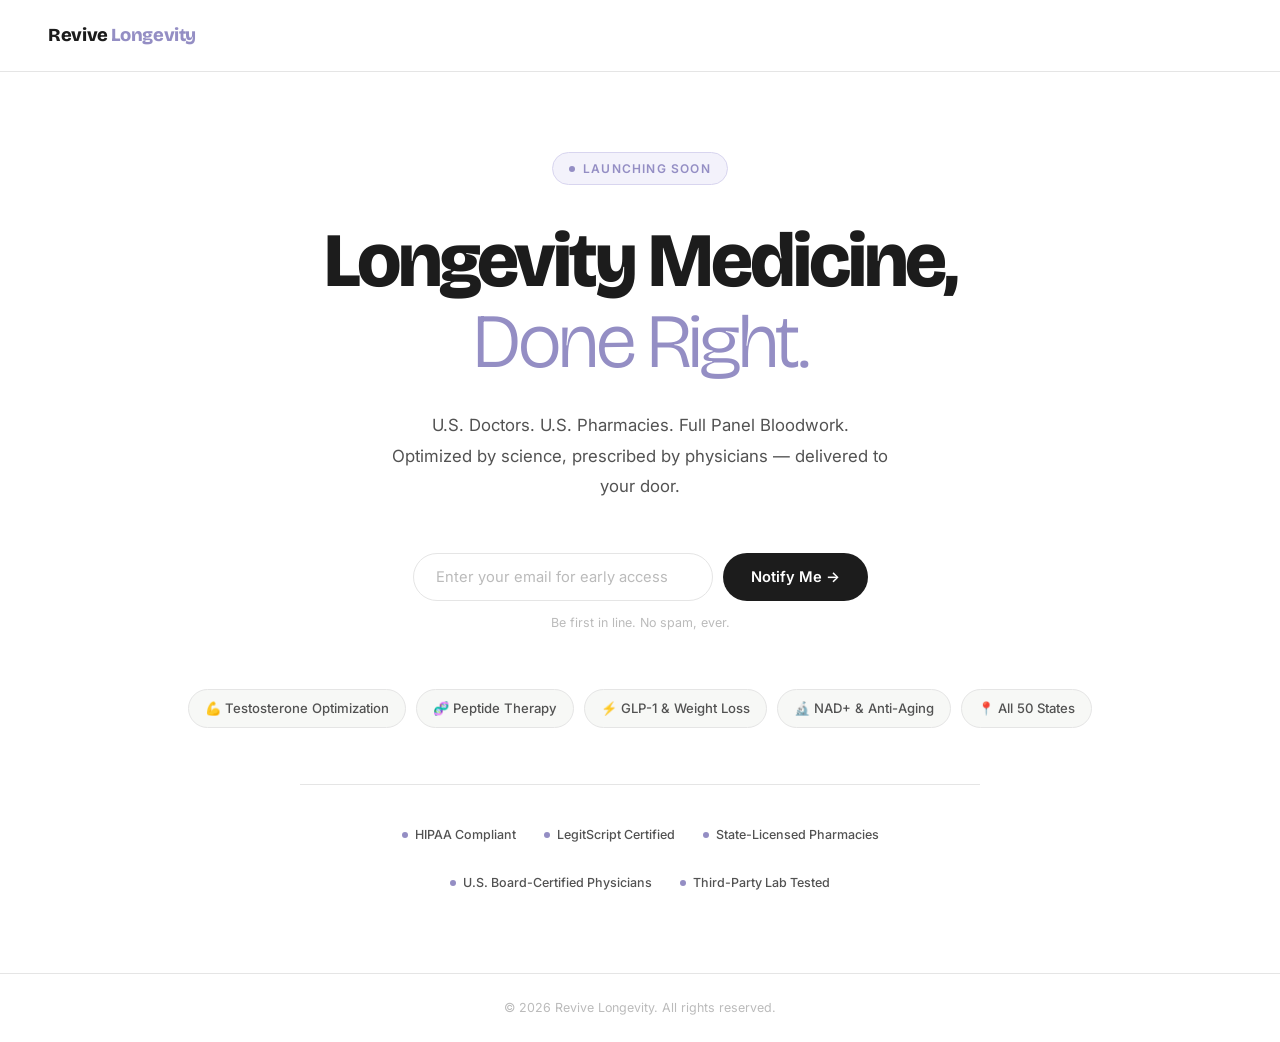
==== commit d8fc38d0: "Coming soon at root, full prelaunch page at /prelaunch" ====
--- a/index.html
+++ b/index.html
@@ -4,265 +4,277 @@
   <meta charset="UTF-8" />
   <meta name="viewport" content="width=device-width, initial-scale=1.0" />
   <title>Revive Longevity — Coming Soon</title>
+  <meta name="description" content="Optimized by science, prescribed by physicians. U.S. Doctors. U.S. Pharmacies. Full panel bloodwork. Launching soon." />
   <link href="https://fonts.googleapis.com/css2?family=Inter:wght@300;400;500;600;700&family=Bricolage+Grotesque:wght@400;500;600;700;800&display=swap" rel="stylesheet" />
   <style>
     *, *::before, *::after { box-sizing: border-box; margin: 0; padding: 0; }
 
     :root {
-      --green: #219653;
-      --green-l: #1a7d45;
-      --green-bg: #edf7f1;
-      --text: #1c1c1c;
-      --muted: #525252;
-      --border: #e5e5e5;
-    }
-
-    html, body {
+      --white:    #ffffff;
+      --off:      #f7f8f6;
+      --border:   #e5e5e5;
+      --text:     #1c1c1c;
+      --muted:    #525252;
+      --lavender: #948EC4;
+      --lav-bg:   #f3f2fb;
+      --lav-m:    #d8d5ef;
+      --charcoal: #1c1c1c;
+    }
+
+    html { height: 100%; }
+    body {
       min-height: 100vh;
+      background: var(--white);
+      color: var(--text);
       font-family: 'Inter', sans-serif;
-      background: #fff;
-      color: var(--text);
-    }
-
-    body {
+      font-size: 16px;
+      line-height: 1.6;
+      -webkit-font-smoothing: antialiased;
       display: flex;
       flex-direction: column;
-      align-items: center;
-      justify-content: center;
-      min-height: 100vh;
-      padding: 40px 24px;
+    }
+
+    /* ── NAV ── */
+    nav {
+      padding: 0 48px;
+      height: 72px;
+      display: flex;
+      align-items: center;
+      justify-content: space-between;
+      border-bottom: 1px solid var(--border);
+    }
+    .nav-logo {
+      font-family: 'Bricolage Grotesque', sans-serif;
+      font-weight: 800;
+      font-size: 1.15rem;
+      color: var(--text);
+      text-decoration: none;
+      letter-spacing: -0.02em;
+    }
+    .nav-logo span { color: var(--lavender); }
+
+    /* ── MAIN ── */
+    main {
+      flex: 1;
+      display: flex;
+      flex-direction: column;
+      align-items: center;
+      justify-content: center;
       text-align: center;
-    }
-
-    .logo {
-      display: flex;
-      align-items: center;
-      gap: 10px;
-      margin-bottom: 56px;
-    }
-
-    .logo-mark {
-      width: 44px;
-      height: 44px;
-      background: var(--green);
-      border-radius: 12px;
-      display: flex;
-      align-items: center;
-      justify-content: center;
-    }
-
-    .logo-mark svg {
-      width: 24px;
-      height: 24px;
-      fill: none;
-      stroke: #fff;
-      stroke-width: 2;
-      stroke-linecap: round;
-      stroke-linejoin: round;
-    }
-
-    .logo-text {
-      font-family: 'Bricolage Grotesque', sans-serif;
-      font-size: 20px;
-      font-weight: 700;
-      color: var(--text);
-      letter-spacing: -0.02em;
+      padding: 80px 24px;
     }
 
     .badge {
       display: inline-flex;
       align-items: center;
-      gap: 6px;
-      background: var(--green-bg);
-      color: var(--green);
-      font-size: 13px;
+      gap: 8px;
+      background: var(--lav-bg);
+      color: var(--lavender);
+      font-size: 0.75rem;
       font-weight: 600;
-      padding: 6px 14px;
-      border-radius: 100px;
-      margin-bottom: 28px;
-      letter-spacing: 0.02em;
-    }
-
+      letter-spacing: 0.1em;
+      text-transform: uppercase;
+      padding: 6px 16px;
+      border-radius: 100px;
+      border: 1px solid var(--lav-m);
+      margin-bottom: 36px;
+    }
     .badge-dot {
-      width: 6px;
-      height: 6px;
+      width: 6px; height: 6px;
+      background: var(--lavender);
       border-radius: 50%;
-      background: var(--green);
-      animation: pulse 2s infinite;
-    }
-
+      animation: pulse 2s ease-in-out infinite;
+    }
     @keyframes pulse {
       0%, 100% { opacity: 1; transform: scale(1); }
-      50% { opacity: 0.5; transform: scale(0.85); }
+      50% { opacity: 0.5; transform: scale(0.8); }
     }
 
     h1 {
       font-family: 'Bricolage Grotesque', sans-serif;
-      font-size: clamp(36px, 6vw, 64px);
+      font-size: clamp(2.8rem, 6vw, 5rem);
       font-weight: 800;
-      color: var(--text);
       letter-spacing: -0.04em;
-      line-height: 1.08;
-      margin-bottom: 20px;
-      max-width: 700px;
-    }
-
-    h1 span {
-      color: var(--green);
-    }
-
-    p.sub {
-      font-size: clamp(16px, 2vw, 19px);
+      line-height: 1.05;
+      color: var(--text);
+      max-width: 720px;
+      margin-bottom: 28px;
+    }
+    h1 em {
+      font-style: normal;
+      color: var(--lavender);
+      font-weight: 300;
+    }
+
+    .subtitle {
+      font-size: 1.05rem;
       color: var(--muted);
-      line-height: 1.7;
-      max-width: 520px;
-      margin: 0 auto 48px auto;
-    }
-
-    .form {
+      max-width: 500px;
+      line-height: 1.8;
+      margin-bottom: 52px;
+    }
+
+    /* ── EMAIL FORM ── */
+    .form-wrap {
       display: flex;
       gap: 10px;
-      max-width: 440px;
-      width: 100%;
-      margin: 0 auto 16px auto;
-    }
-
-    .form input {
-      flex: 1;
-      padding: 14px 18px;
+      flex-wrap: wrap;
+      justify-content: center;
+      margin-bottom: 12px;
+    }
+    .form-wrap input {
+      width: 300px;
+      padding: 14px 22px;
       border: 1.5px solid var(--border);
-      border-radius: 10px;
-      font-size: 15px;
+      border-radius: 100px;
+      font-size: 0.92rem;
       font-family: 'Inter', sans-serif;
       color: var(--text);
       outline: none;
-      transition: border-color 0.2s;
-      background: #fff;
-    }
-
-    .form input:focus {
-      border-color: var(--green);
-    }
-
-    .form input::placeholder {
-      color: #aaa;
-    }
-
-    .form button {
-      padding: 14px 24px;
-      background: var(--green);
+      transition: border-color 0.15s;
+    }
+    .form-wrap input:focus { border-color: var(--lavender); }
+    .form-wrap input::placeholder { color: #bbb; }
+    .btn-primary {
+      background: var(--charcoal);
       color: #fff;
+      font-weight: 600;
+      font-size: 0.92rem;
+      font-family: 'Inter', sans-serif;
+      padding: 14px 28px;
+      border-radius: 100px;
       border: none;
-      border-radius: 10px;
-      font-size: 15px;
-      font-weight: 600;
-      font-family: 'Inter', sans-serif;
       cursor: pointer;
-      white-space: nowrap;
-      transition: background 0.2s;
-    }
-
-    .form button:hover {
-      background: var(--green-l);
-    }
-
+      transition: background 0.15s, transform 0.15s;
+    }
+    .btn-primary:hover { background: #333; transform: translateY(-1px); }
+    .btn-primary:disabled { background: #555; cursor: default; transform: none; }
     .form-note {
-      font-size: 13px;
-      color: #aaa;
+      font-size: 0.78rem;
+      color: #bbb;
       margin-bottom: 56px;
     }
 
+    /* ── PILLARS ── */
     .pillars {
       display: flex;
-      gap: 12px;
+      gap: 10px;
       justify-content: center;
       flex-wrap: wrap;
-      margin-bottom: 64px;
-    }
-
+      margin-bottom: 56px;
+    }
     .pillar {
       display: flex;
       align-items: center;
       gap: 7px;
-      background: #f7f8f6;
+      background: var(--off);
       border: 1px solid var(--border);
       border-radius: 100px;
       padding: 8px 16px;
-      font-size: 13px;
+      font-size: 0.82rem;
       font-weight: 500;
       color: var(--muted);
     }
 
-    .pillar-icon {
-      font-size: 15px;
-    }
-
+    /* ── TRUST ── */
+    .trust {
+      display: flex;
+      align-items: center;
+      justify-content: center;
+      gap: 28px;
+      flex-wrap: wrap;
+      padding-top: 40px;
+      border-top: 1px solid var(--border);
+      max-width: 680px;
+      width: 100%;
+    }
+    .trust-item {
+      display: flex;
+      align-items: center;
+      gap: 7px;
+      font-size: 0.78rem;
+      font-weight: 500;
+      color: var(--muted);
+    }
+    .trust-item .dot {
+      width: 6px; height: 6px;
+      background: var(--lavender);
+      border-radius: 50%;
+      flex-shrink: 0;
+    }
+
+    /* ── FOOTER ── */
     footer {
-      font-size: 13px;
+      text-align: center;
+      padding: 24px;
+      border-top: 1px solid var(--border);
+      font-size: 0.78rem;
       color: #bbb;
     }
 
-    @media (max-width: 480px) {
-      .form {
-        flex-direction: column;
-      }
-      .form button {
-        width: 100%;
-      }
+    @media (max-width: 600px) {
+      nav { padding: 0 24px; }
+      .form-wrap input { width: 100%; max-width: 320px; }
     }
   </style>
 </head>
 <body>
 
-  <div class="logo">
-    <div class="logo-mark">
-      <svg viewBox="0 0 24 24">
-        <path d="M12 2C6.48 2 2 6.48 2 12s4.48 10 10 10 10-4.48 10-10S17.52 2 12 2z"/>
-        <path d="M8 12c0-2.21 1.79-4 4-4s4 1.79 4 4-1.79 4-4 4"/>
-        <line x1="12" y1="8" x2="12" y2="2"/>
-        <line x1="12" y1="16" x2="12" y2="22"/>
-      </svg>
-    </div>
-    <span class="logo-text">Revive Longevity</span>
-  </div>
-
-  <div class="badge">
-    <span class="badge-dot"></span>
-    Launching Soon
-  </div>
-
-  <h1>Optimize your hormones.<br /><span>Extend your prime.</span></h1>
-
-  <p class="sub">
-    Concierge telehealth for TRT, peptide therapy, and personalized longevity protocols — delivered nationwide by board-certified providers.
-  </p>
-
-  <form class="form" onsubmit="handleSubmit(event)">
-    <input type="email" id="email-input" placeholder="Enter your email" required />
-    <button type="submit">Notify Me</button>
-  </form>
-
-  <p class="form-note">Be first in line. No spam, ever.</p>
-
-  <div class="pillars">
-    <div class="pillar"><span class="pillar-icon">💪</span> Testosterone Optimization</div>
-    <div class="pillar"><span class="pillar-icon">🧬</span> Peptide Therapy</div>
-    <div class="pillar"><span class="pillar-icon">⚡</span> GLP-1 &amp; Weight Loss</div>
-    <div class="pillar"><span class="pillar-icon">🔬</span> Lab-Tested Protocols</div>
-    <div class="pillar"><span class="pillar-icon">📍</span> All 50 States</div>
-  </div>
+  <nav>
+    <a class="nav-logo" href="#">Revive <span>Longevity</span></a>
+  </nav>
+
+  <main>
+    <div class="badge">
+      <span class="badge-dot"></span>
+      Launching Soon
+    </div>
+
+    <h1>Longevity Medicine,<br/><em>Done Right.</em></h1>
+
+    <p class="subtitle">
+      U.S. Doctors. U.S. Pharmacies. Full Panel Bloodwork.<br/>
+      Optimized by science, prescribed by physicians — delivered to your door.
+    </p>
+
+    <div class="form-wrap">
+      <input type="email" id="email-input" placeholder="Enter your email for early access" />
+      <button class="btn-primary" onclick="handleSubmit()">Notify Me →</button>
+    </div>
+    <p class="form-note">Be first in line. No spam, ever.</p>
+
+    <div class="pillars">
+      <div class="pillar">💪 Testosterone Optimization</div>
+      <div class="pillar">🧬 Peptide Therapy</div>
+      <div class="pillar">⚡ GLP-1 &amp; Weight Loss</div>
+      <div class="pillar">🔬 NAD+ &amp; Anti-Aging</div>
+      <div class="pillar">📍 All 50 States</div>
+    </div>
+
+    <div class="trust">
+      <div class="trust-item"><span class="dot"></span>HIPAA Compliant</div>
+      <div class="trust-item"><span class="dot"></span>LegitScript Certified</div>
+      <div class="trust-item"><span class="dot"></span>State-Licensed Pharmacies</div>
+      <div class="trust-item"><span class="dot"></span>U.S. Board-Certified Physicians</div>
+      <div class="trust-item"><span class="dot"></span>Third-Party Lab Tested</div>
+    </div>
+  </main>
 
   <footer>© 2026 Revive Longevity. All rights reserved.</footer>
 
   <script>
-    function handleSubmit(e) {
-      e.preventDefault();
+    function handleSubmit() {
       const input = document.getElementById('email-input');
-      const btn = e.target.querySelector('button');
-      btn.textContent = '✓ You\'re on the list';
-      btn.style.background = '#1a7d45';
+      const btn = document.querySelector('.btn-primary');
+      if (!input.value || !input.value.includes('@')) {
+        input.focus();
+        input.style.borderColor = '#e05'; 
+        setTimeout(() => input.style.borderColor = '', 1500);
+        return;
+      }
+      btn.textContent = '✓ You\'re on the list!';
+      btn.disabled = true;
       input.disabled = true;
-      btn.disabled = true;
     }
   </script>
 
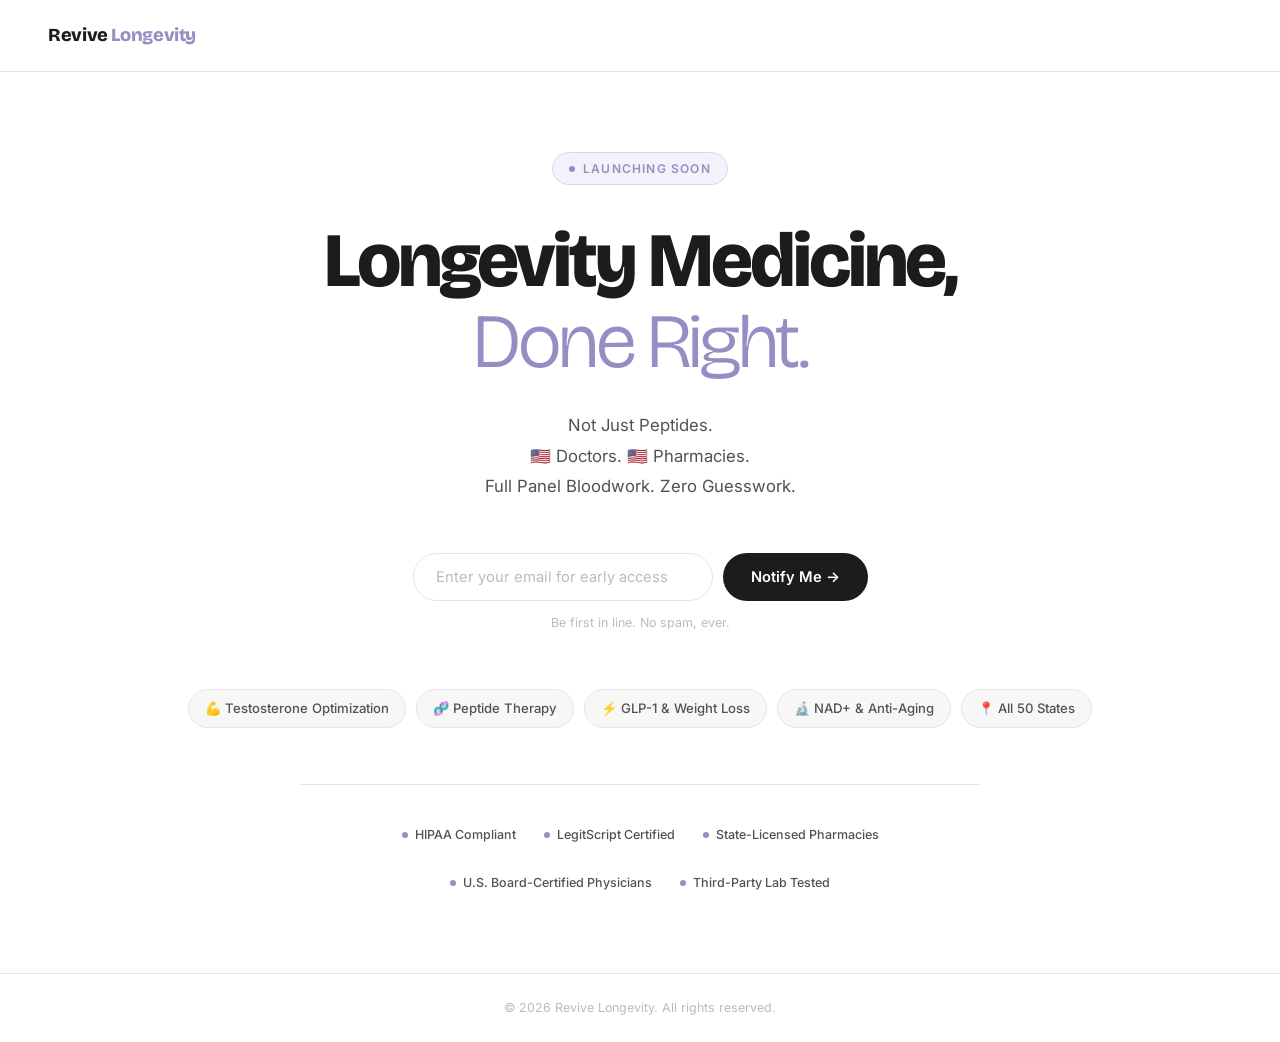
==== commit 27bb3872: "Update coming soon subtitle with flags" ====
--- a/index.html
+++ b/index.html
@@ -233,8 +233,9 @@
     <h1>Longevity Medicine,<br/><em>Done Right.</em></h1>
 
     <p class="subtitle">
-      U.S. Doctors. U.S. Pharmacies. Full Panel Bloodwork.<br/>
-      Optimized by science, prescribed by physicians — delivered to your door.
+      Not Just Peptides.<br/>
+      🇺🇸 Doctors. 🇺🇸 Pharmacies.<br/>
+      Full Panel Bloodwork. Zero Guesswork.
     </p>
 
     <div class="form-wrap">
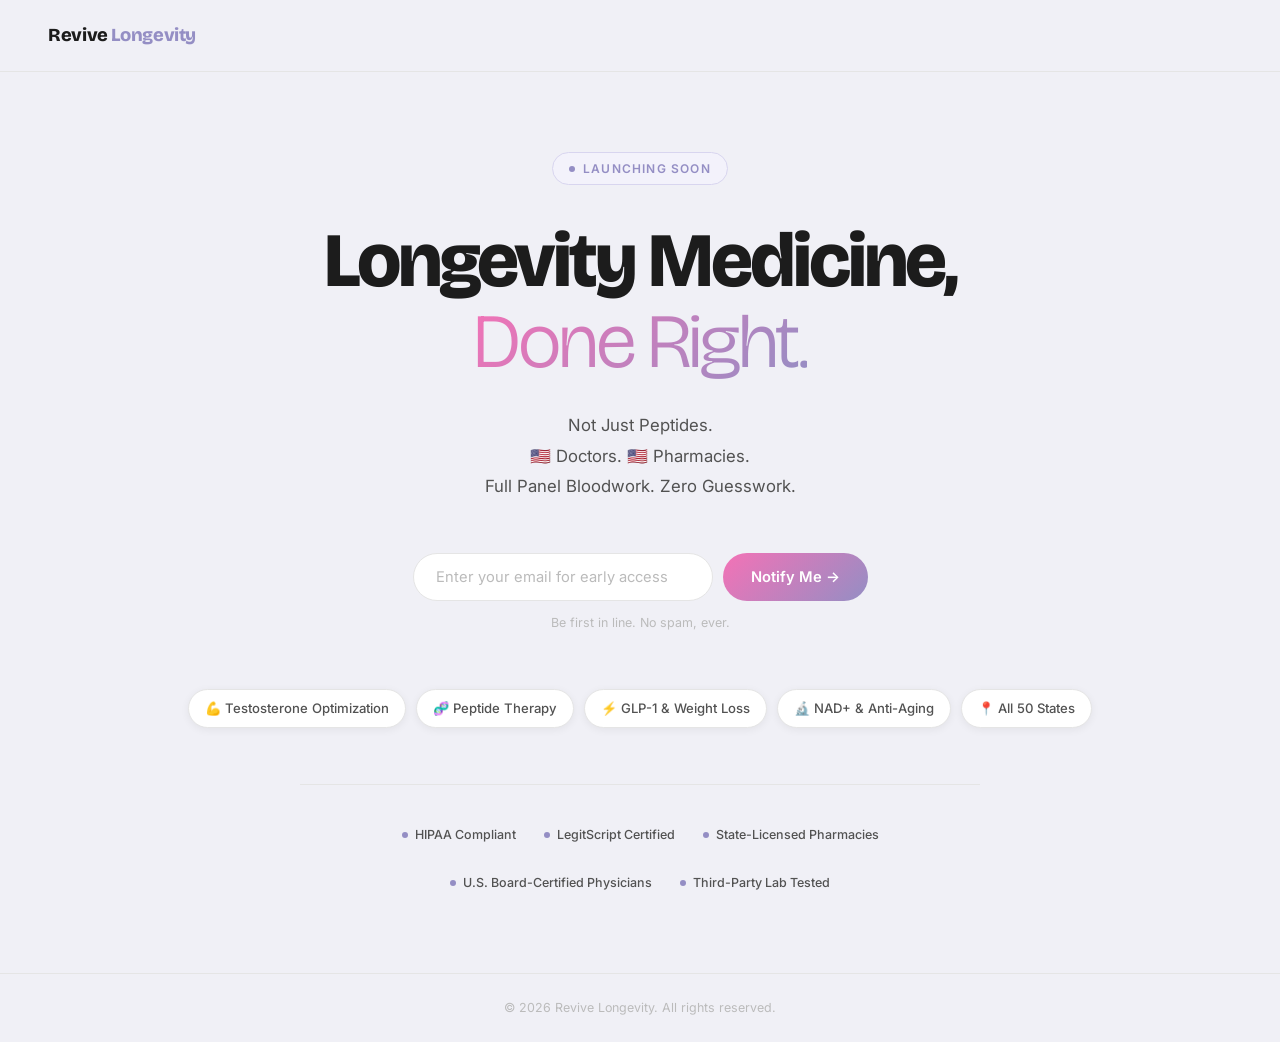
==== commit d4aadcf8: "Apply Eden theme: lavender-gray bg, gradient accents, white rounded cards" ====
--- a/index.html
+++ b/index.html
@@ -19,12 +19,13 @@
       --lav-bg:   #f3f2fb;
       --lav-m:    #d8d5ef;
       --charcoal: #1c1c1c;
+      --page-bg:  #f0f0f6;
     }
 
     html { height: 100%; }
     body {
       min-height: 100vh;
-      background: var(--white);
+      background: var(--page-bg);
       color: var(--text);
       font-family: 'Inter', sans-serif;
       font-size: 16px;
@@ -102,8 +103,11 @@
     }
     h1 em {
       font-style: normal;
-      color: var(--lavender);
       font-weight: 300;
+      background: linear-gradient(135deg, #f472b6, #948EC4);
+      -webkit-background-clip: text;
+      -webkit-text-fill-color: transparent;
+      background-clip: text;
     }
 
     .subtitle {
@@ -136,7 +140,7 @@
     .form-wrap input:focus { border-color: var(--lavender); }
     .form-wrap input::placeholder { color: #bbb; }
     .btn-primary {
-      background: var(--charcoal);
+      background: linear-gradient(135deg, #f472b6, #948EC4);
       color: #fff;
       font-weight: 600;
       font-size: 0.92rem;
@@ -145,9 +149,9 @@
       border-radius: 100px;
       border: none;
       cursor: pointer;
-      transition: background 0.15s, transform 0.15s;
-    }
-    .btn-primary:hover { background: #333; transform: translateY(-1px); }
+      transition: opacity 0.15s, transform 0.15s;
+    }
+    .btn-primary:hover { opacity: 0.9; transform: translateY(-1px); }
     .btn-primary:disabled { background: #555; cursor: default; transform: none; }
     .form-note {
       font-size: 0.78rem;
@@ -167,13 +171,14 @@
       display: flex;
       align-items: center;
       gap: 7px;
-      background: var(--off);
+      background: #ffffff;
       border: 1px solid var(--border);
       border-radius: 100px;
       padding: 8px 16px;
       font-size: 0.82rem;
       font-weight: 500;
       color: var(--muted);
+      box-shadow: 0 2px 8px rgba(0,0,0,0.06);
     }
 
     /* ── TRUST ── */
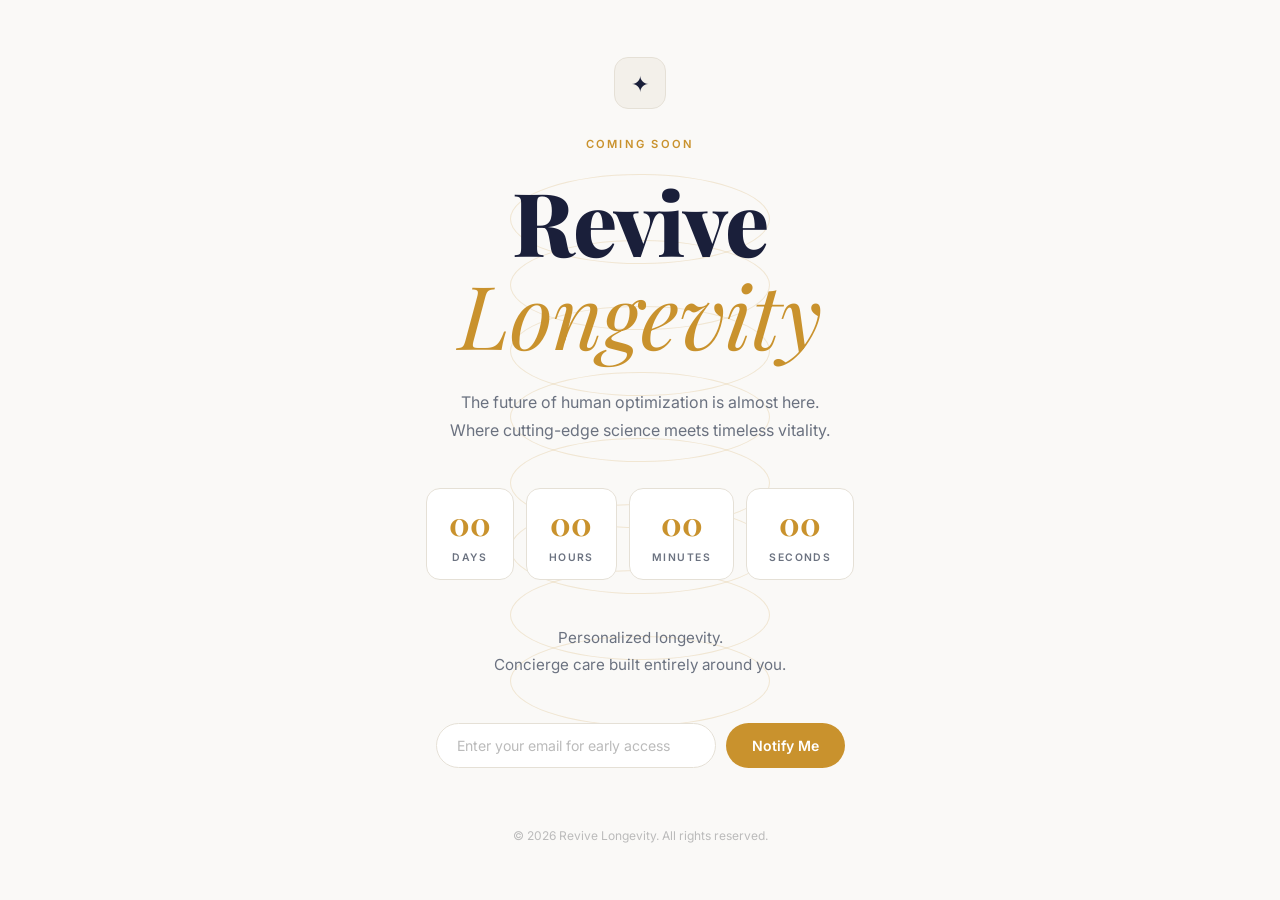
==== commit 18cb6529: "Rebuild coming soon to match base44 luxury design" ====
--- a/index.html
+++ b/index.html
@@ -4,281 +4,327 @@
   <meta charset="UTF-8" />
   <meta name="viewport" content="width=device-width, initial-scale=1.0" />
   <title>Revive Longevity — Coming Soon</title>
-  <meta name="description" content="Optimized by science, prescribed by physicians. U.S. Doctors. U.S. Pharmacies. Full panel bloodwork. Launching soon." />
-  <link href="https://fonts.googleapis.com/css2?family=Inter:wght@300;400;500;600;700&family=Bricolage+Grotesque:wght@400;500;600;700;800&display=swap" rel="stylesheet" />
+  <meta name="description" content="The future of human optimization is almost here. Where cutting-edge science meets timeless vitality." />
+  <link href="https://fonts.googleapis.com/css2?family=Playfair+Display:ital,wght@0,700;0,800;1,400;1,600&family=Inter:wght@300;400;500;600&display=swap" rel="stylesheet" />
   <style>
     *, *::before, *::after { box-sizing: border-box; margin: 0; padding: 0; }
 
     :root {
-      --white:    #ffffff;
-      --off:      #f7f8f6;
-      --border:   #e5e5e5;
-      --text:     #1c1c1c;
-      --muted:    #525252;
-      --lavender: #948EC4;
-      --lav-bg:   #f3f2fb;
-      --lav-m:    #d8d5ef;
-      --charcoal: #1c1c1c;
-      --page-bg:  #f0f0f6;
-    }
-
-    html { height: 100%; }
+      --cream:    #faf9f7;
+      --cream2:   #f3f0ea;
+      --navy:     #1a1f3a;
+      --gold:     #c9922d;
+      --gold-l:   #e0a83a;
+      --muted:    #6b7280;
+      --border:   #e5e0d6;
+      --card-bg:  #ffffff;
+    }
+
+    html, body {
+      height: 100%;
+    }
+
     body {
       min-height: 100vh;
-      background: var(--page-bg);
-      color: var(--text);
+      background-color: var(--cream);
+      color: var(--navy);
       font-family: 'Inter', sans-serif;
-      font-size: 16px;
-      line-height: 1.6;
       -webkit-font-smoothing: antialiased;
-      display: flex;
-      flex-direction: column;
-    }
-
-    /* ── NAV ── */
-    nav {
-      padding: 0 48px;
-      height: 72px;
-      display: flex;
-      align-items: center;
-      justify-content: space-between;
-      border-bottom: 1px solid var(--border);
-    }
-    .nav-logo {
-      font-family: 'Bricolage Grotesque', sans-serif;
-      font-weight: 800;
-      font-size: 1.15rem;
-      color: var(--text);
-      text-decoration: none;
-      letter-spacing: -0.02em;
-    }
-    .nav-logo span { color: var(--lavender); }
-
-    /* ── MAIN ── */
-    main {
-      flex: 1;
       display: flex;
       flex-direction: column;
       align-items: center;
       justify-content: center;
       text-align: center;
-      padding: 80px 24px;
-    }
-
+      padding: 48px 24px;
+      position: relative;
+      overflow-x: hidden;
+    }
+
+    /* ── BACKGROUND DIAMOND SHAPES ── */
+    .bg-shapes {
+      position: fixed;
+      top: 0; left: 50%;
+      transform: translateX(-50%);
+      width: 500px;
+      height: 100vh;
+      pointer-events: none;
+      z-index: 0;
+      display: flex;
+      flex-direction: column;
+      align-items: center;
+      justify-content: center;
+      gap: 0;
+    }
+    .diamond {
+      width: 260px;
+      height: 90px;
+      border: 1px solid rgba(201,146,45,0.18);
+      border-radius: 50%;
+      transform: rotate(0deg);
+      flex-shrink: 0;
+      margin: -12px 0;
+    }
+
+    /* ── CONTENT ── */
+    .content {
+      position: relative;
+      z-index: 1;
+      max-width: 640px;
+      width: 100%;
+    }
+
+    /* ── LOGO ── */
+    .logo-wrap {
+      display: flex;
+      justify-content: center;
+      margin-bottom: 28px;
+    }
+    .logo-icon {
+      width: 52px;
+      height: 52px;
+      background: var(--cream2);
+      border: 1px solid var(--border);
+      border-radius: 14px;
+      display: flex;
+      align-items: center;
+      justify-content: center;
+      font-size: 1.4rem;
+    }
+
+    /* ── BADGE ── */
     .badge {
-      display: inline-flex;
-      align-items: center;
-      gap: 8px;
-      background: var(--lav-bg);
-      color: var(--lavender);
-      font-size: 0.75rem;
+      font-size: 0.7rem;
       font-weight: 600;
-      letter-spacing: 0.1em;
+      letter-spacing: 0.2em;
       text-transform: uppercase;
-      padding: 6px 16px;
-      border-radius: 100px;
-      border: 1px solid var(--lav-m);
-      margin-bottom: 36px;
-    }
-    .badge-dot {
-      width: 6px; height: 6px;
-      background: var(--lavender);
-      border-radius: 50%;
-      animation: pulse 2s ease-in-out infinite;
-    }
-    @keyframes pulse {
-      0%, 100% { opacity: 1; transform: scale(1); }
-      50% { opacity: 0.5; transform: scale(0.8); }
-    }
-
+      color: var(--gold);
+      margin-bottom: 24px;
+    }
+
+    /* ── HEADLINE ── */
     h1 {
-      font-family: 'Bricolage Grotesque', sans-serif;
-      font-size: clamp(2.8rem, 6vw, 5rem);
+      font-family: 'Playfair Display', serif;
+      font-size: clamp(3rem, 8vw, 5.5rem);
+      line-height: 1.05;
+      margin-bottom: 28px;
+    }
+    h1 .revive {
+      display: block;
       font-weight: 800;
-      letter-spacing: -0.04em;
-      line-height: 1.05;
-      color: var(--text);
-      max-width: 720px;
-      margin-bottom: 28px;
-    }
-    h1 em {
       font-style: normal;
-      font-weight: 300;
-      background: linear-gradient(135deg, #f472b6, #948EC4);
-      -webkit-background-clip: text;
-      -webkit-text-fill-color: transparent;
-      background-clip: text;
-    }
-
-    .subtitle {
-      font-size: 1.05rem;
+      color: var(--navy);
+      letter-spacing: -0.02em;
+    }
+    h1 .longevity {
+      display: block;
+      font-weight: 400;
+      font-style: italic;
+      color: var(--gold);
+      letter-spacing: -0.01em;
+    }
+
+    /* ── SUBTEXT ── */
+    .subtext {
+      font-size: 1rem;
       color: var(--muted);
-      max-width: 500px;
+      line-height: 1.75;
+      margin-bottom: 44px;
+      font-weight: 400;
+    }
+
+    /* ── COUNTDOWN ── */
+    .countdown {
+      display: flex;
+      gap: 12px;
+      justify-content: center;
+      margin-bottom: 44px;
+      flex-wrap: wrap;
+    }
+    .countdown-unit {
+      background: var(--card-bg);
+      border: 1px solid var(--border);
+      border-radius: 14px;
+      padding: 18px 22px 14px;
+      min-width: 80px;
+    }
+    .countdown-num {
+      font-family: 'Playfair Display', serif;
+      font-size: 2rem;
+      font-weight: 700;
+      color: var(--gold);
+      line-height: 1;
+      display: block;
+      margin-bottom: 6px;
+    }
+    .countdown-label {
+      font-size: 0.65rem;
+      font-weight: 600;
+      letter-spacing: 0.14em;
+      text-transform: uppercase;
+      color: var(--muted);
+    }
+
+    /* ── TAGLINE ── */
+    .tagline {
+      font-size: 0.95rem;
+      color: var(--muted);
       line-height: 1.8;
-      margin-bottom: 52px;
+      margin-bottom: 44px;
     }
 
     /* ── EMAIL FORM ── */
     .form-wrap {
       display: flex;
       gap: 10px;
+      justify-content: center;
       flex-wrap: wrap;
-      justify-content: center;
-      margin-bottom: 12px;
+      margin-bottom: 44px;
     }
     .form-wrap input {
-      width: 300px;
-      padding: 14px 22px;
+      width: 280px;
+      padding: 13px 20px;
       border: 1.5px solid var(--border);
       border-radius: 100px;
-      font-size: 0.92rem;
+      font-size: 0.88rem;
       font-family: 'Inter', sans-serif;
-      color: var(--text);
+      color: var(--navy);
+      background: var(--card-bg);
       outline: none;
       transition: border-color 0.15s;
     }
-    .form-wrap input:focus { border-color: var(--lavender); }
+    .form-wrap input:focus { border-color: var(--gold); }
     .form-wrap input::placeholder { color: #bbb; }
-    .btn-primary {
-      background: linear-gradient(135deg, #f472b6, #948EC4);
+    .btn-gold {
+      background: var(--gold);
       color: #fff;
       font-weight: 600;
-      font-size: 0.92rem;
+      font-size: 0.88rem;
       font-family: 'Inter', sans-serif;
-      padding: 14px 28px;
+      padding: 13px 26px;
       border-radius: 100px;
       border: none;
       cursor: pointer;
-      transition: opacity 0.15s, transform 0.15s;
-    }
-    .btn-primary:hover { opacity: 0.9; transform: translateY(-1px); }
-    .btn-primary:disabled { background: #555; cursor: default; transform: none; }
-    .form-note {
-      font-size: 0.78rem;
-      color: #bbb;
-      margin-bottom: 56px;
-    }
-
-    /* ── PILLARS ── */
-    .pillars {
-      display: flex;
-      gap: 10px;
-      justify-content: center;
-      flex-wrap: wrap;
-      margin-bottom: 56px;
-    }
-    .pillar {
-      display: flex;
-      align-items: center;
-      gap: 7px;
-      background: #ffffff;
-      border: 1px solid var(--border);
-      border-radius: 100px;
-      padding: 8px 16px;
-      font-size: 0.82rem;
-      font-weight: 500;
-      color: var(--muted);
-      box-shadow: 0 2px 8px rgba(0,0,0,0.06);
-    }
-
-    /* ── TRUST ── */
-    .trust {
-      display: flex;
-      align-items: center;
-      justify-content: center;
-      gap: 28px;
-      flex-wrap: wrap;
-      padding-top: 40px;
-      border-top: 1px solid var(--border);
-      max-width: 680px;
-      width: 100%;
-    }
-    .trust-item {
-      display: flex;
-      align-items: center;
-      gap: 7px;
-      font-size: 0.78rem;
-      font-weight: 500;
-      color: var(--muted);
-    }
-    .trust-item .dot {
-      width: 6px; height: 6px;
-      background: var(--lavender);
-      border-radius: 50%;
-      flex-shrink: 0;
-    }
+      transition: background 0.15s, transform 0.1s;
+    }
+    .btn-gold:hover { background: var(--gold-l); transform: translateY(-1px); }
+    .btn-gold:disabled { opacity: 0.7; cursor: default; transform: none; }
 
     /* ── FOOTER ── */
     footer {
-      text-align: center;
-      padding: 24px;
-      border-top: 1px solid var(--border);
-      font-size: 0.78rem;
+      position: relative;
+      z-index: 1;
+      margin-top: 16px;
+      font-size: 0.75rem;
       color: #bbb;
     }
 
-    @media (max-width: 600px) {
-      nav { padding: 0 24px; }
-      .form-wrap input { width: 100%; max-width: 320px; }
+    @media (max-width: 480px) {
+      .form-wrap input { width: 100%; max-width: 300px; }
+      .countdown-unit { min-width: 64px; padding: 14px 14px 10px; }
+      .countdown-num { font-size: 1.6rem; }
     }
   </style>
 </head>
 <body>
 
-  <nav>
-    <a class="nav-logo" href="#">Revive <span>Longevity</span></a>
-  </nav>
-
-  <main>
-    <div class="badge">
-      <span class="badge-dot"></span>
-      Launching Soon
+  <!-- Background decorative diamonds -->
+  <div class="bg-shapes">
+    <div class="diamond"></div>
+    <div class="diamond"></div>
+    <div class="diamond"></div>
+    <div class="diamond"></div>
+    <div class="diamond"></div>
+    <div class="diamond"></div>
+    <div class="diamond"></div>
+    <div class="diamond"></div>
+  </div>
+
+  <div class="content">
+
+    <div class="logo-wrap">
+      <div class="logo-icon">✦</div>
     </div>
 
-    <h1>Longevity Medicine,<br/><em>Done Right.</em></h1>
-
-    <p class="subtitle">
-      Not Just Peptides.<br/>
-      🇺🇸 Doctors. 🇺🇸 Pharmacies.<br/>
-      Full Panel Bloodwork. Zero Guesswork.
+    <p class="badge">Coming Soon</p>
+
+    <h1>
+      <span class="revive">Revive</span>
+      <span class="longevity">Longevity</span>
+    </h1>
+
+    <p class="subtext">
+      The future of human optimization is almost here.<br/>
+      Where cutting-edge science meets timeless vitality.
+    </p>
+
+    <div class="countdown">
+      <div class="countdown-unit">
+        <span class="countdown-num" id="cd-days">--</span>
+        <span class="countdown-label">Days</span>
+      </div>
+      <div class="countdown-unit">
+        <span class="countdown-num" id="cd-hours">--</span>
+        <span class="countdown-label">Hours</span>
+      </div>
+      <div class="countdown-unit">
+        <span class="countdown-num" id="cd-mins">--</span>
+        <span class="countdown-label">Minutes</span>
+      </div>
+      <div class="countdown-unit">
+        <span class="countdown-num" id="cd-secs">--</span>
+        <span class="countdown-label">Seconds</span>
+      </div>
+    </div>
+
+    <p class="tagline">
+      Personalized longevity.<br/>
+      Concierge care built entirely around you.
     </p>
 
     <div class="form-wrap">
       <input type="email" id="email-input" placeholder="Enter your email for early access" />
-      <button class="btn-primary" onclick="handleSubmit()">Notify Me →</button>
+      <button class="btn-gold" onclick="handleSubmit()">Notify Me</button>
     </div>
-    <p class="form-note">Be first in line. No spam, ever.</p>
-
-    <div class="pillars">
-      <div class="pillar">💪 Testosterone Optimization</div>
-      <div class="pillar">🧬 Peptide Therapy</div>
-      <div class="pillar">⚡ GLP-1 &amp; Weight Loss</div>
-      <div class="pillar">🔬 NAD+ &amp; Anti-Aging</div>
-      <div class="pillar">📍 All 50 States</div>
-    </div>
-
-    <div class="trust">
-      <div class="trust-item"><span class="dot"></span>HIPAA Compliant</div>
-      <div class="trust-item"><span class="dot"></span>LegitScript Certified</div>
-      <div class="trust-item"><span class="dot"></span>State-Licensed Pharmacies</div>
-      <div class="trust-item"><span class="dot"></span>U.S. Board-Certified Physicians</div>
-      <div class="trust-item"><span class="dot"></span>Third-Party Lab Tested</div>
-    </div>
-  </main>
+
+  </div>
 
   <footer>© 2026 Revive Longevity. All rights reserved.</footer>
 
   <script>
+    // Countdown — launch date April 24, 2026
+    const launch = new Date('2026-04-24T00:00:00');
+    function tick() {
+      const now = new Date();
+      const diff = launch - now;
+      if (diff <= 0) {
+        document.getElementById('cd-days').textContent = '00';
+        document.getElementById('cd-hours').textContent = '00';
+        document.getElementById('cd-mins').textContent = '00';
+        document.getElementById('cd-secs').textContent = '00';
+        return;
+      }
+      const d = Math.floor(diff / 86400000);
+      const h = Math.floor((diff % 86400000) / 3600000);
+      const m = Math.floor((diff % 3600000) / 60000);
+      const s = Math.floor((diff % 60000) / 1000);
+      document.getElementById('cd-days').textContent  = String(d).padStart(2,'0');
+      document.getElementById('cd-hours').textContent = String(h).padStart(2,'0');
+      document.getElementById('cd-mins').textContent  = String(m).padStart(2,'0');
+      document.getElementById('cd-secs').textContent  = String(s).padStart(2,'0');
+    }
+    tick();
+    setInterval(tick, 1000);
+
     function handleSubmit() {
       const input = document.getElementById('email-input');
-      const btn = document.querySelector('.btn-primary');
-      if (!input.value || !input.value.includes('@')) {
+      const btn = document.querySelector('.btn-gold');
+      if (!input.value.includes('@')) {
         input.focus();
-        input.style.borderColor = '#e05'; 
+        input.style.borderColor = '#e05';
         setTimeout(() => input.style.borderColor = '', 1500);
         return;
       }
-      btn.textContent = '✓ You\'re on the list!';
+      btn.textContent = "✓ You're on the list!";
       btn.disabled = true;
       input.disabled = true;
     }
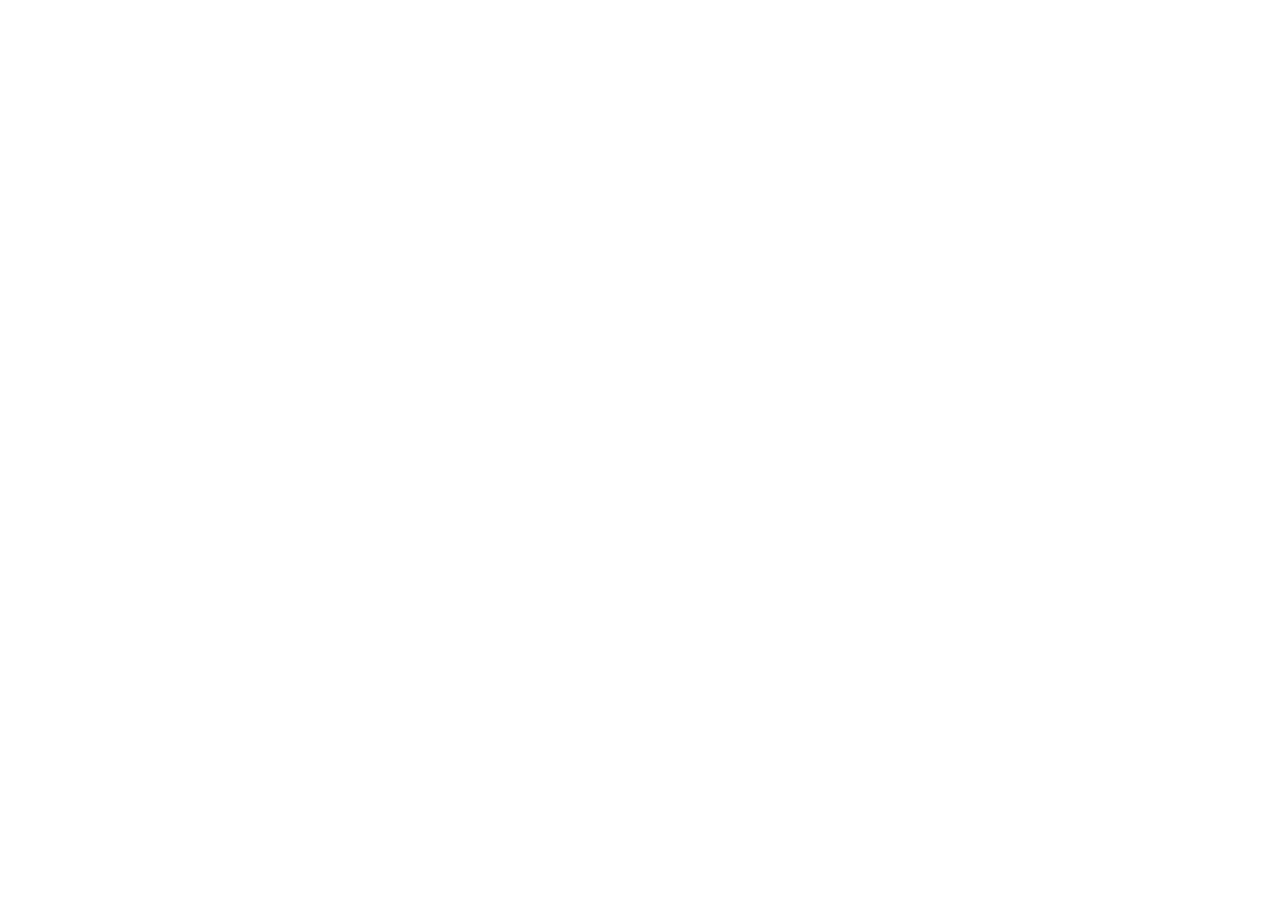
==== commit b216fe52: "Switch to React/Vite app for landing page, prelaunch in public/" ====
--- a/index.html
+++ b/index.html
@@ -1,334 +1,14 @@
-<!DOCTYPE html>
+<!doctype html>
 <html lang="en">
-<head>
-  <meta charset="UTF-8" />
-  <meta name="viewport" content="width=device-width, initial-scale=1.0" />
-  <title>Revive Longevity — Coming Soon</title>
-  <meta name="description" content="The future of human optimization is almost here. Where cutting-edge science meets timeless vitality." />
-  <link href="https://fonts.googleapis.com/css2?family=Playfair+Display:ital,wght@0,700;0,800;1,400;1,600&family=Inter:wght@300;400;500;600&display=swap" rel="stylesheet" />
-  <style>
-    *, *::before, *::after { box-sizing: border-box; margin: 0; padding: 0; }
-
-    :root {
-      --cream:    #faf9f7;
-      --cream2:   #f3f0ea;
-      --navy:     #1a1f3a;
-      --gold:     #c9922d;
-      --gold-l:   #e0a83a;
-      --muted:    #6b7280;
-      --border:   #e5e0d6;
-      --card-bg:  #ffffff;
-    }
-
-    html, body {
-      height: 100%;
-    }
-
-    body {
-      min-height: 100vh;
-      background-color: var(--cream);
-      color: var(--navy);
-      font-family: 'Inter', sans-serif;
-      -webkit-font-smoothing: antialiased;
-      display: flex;
-      flex-direction: column;
-      align-items: center;
-      justify-content: center;
-      text-align: center;
-      padding: 48px 24px;
-      position: relative;
-      overflow-x: hidden;
-    }
-
-    /* ── BACKGROUND DIAMOND SHAPES ── */
-    .bg-shapes {
-      position: fixed;
-      top: 0; left: 50%;
-      transform: translateX(-50%);
-      width: 500px;
-      height: 100vh;
-      pointer-events: none;
-      z-index: 0;
-      display: flex;
-      flex-direction: column;
-      align-items: center;
-      justify-content: center;
-      gap: 0;
-    }
-    .diamond {
-      width: 260px;
-      height: 90px;
-      border: 1px solid rgba(201,146,45,0.18);
-      border-radius: 50%;
-      transform: rotate(0deg);
-      flex-shrink: 0;
-      margin: -12px 0;
-    }
-
-    /* ── CONTENT ── */
-    .content {
-      position: relative;
-      z-index: 1;
-      max-width: 640px;
-      width: 100%;
-    }
-
-    /* ── LOGO ── */
-    .logo-wrap {
-      display: flex;
-      justify-content: center;
-      margin-bottom: 28px;
-    }
-    .logo-icon {
-      width: 52px;
-      height: 52px;
-      background: var(--cream2);
-      border: 1px solid var(--border);
-      border-radius: 14px;
-      display: flex;
-      align-items: center;
-      justify-content: center;
-      font-size: 1.4rem;
-    }
-
-    /* ── BADGE ── */
-    .badge {
-      font-size: 0.7rem;
-      font-weight: 600;
-      letter-spacing: 0.2em;
-      text-transform: uppercase;
-      color: var(--gold);
-      margin-bottom: 24px;
-    }
-
-    /* ── HEADLINE ── */
-    h1 {
-      font-family: 'Playfair Display', serif;
-      font-size: clamp(3rem, 8vw, 5.5rem);
-      line-height: 1.05;
-      margin-bottom: 28px;
-    }
-    h1 .revive {
-      display: block;
-      font-weight: 800;
-      font-style: normal;
-      color: var(--navy);
-      letter-spacing: -0.02em;
-    }
-    h1 .longevity {
-      display: block;
-      font-weight: 400;
-      font-style: italic;
-      color: var(--gold);
-      letter-spacing: -0.01em;
-    }
-
-    /* ── SUBTEXT ── */
-    .subtext {
-      font-size: 1rem;
-      color: var(--muted);
-      line-height: 1.75;
-      margin-bottom: 44px;
-      font-weight: 400;
-    }
-
-    /* ── COUNTDOWN ── */
-    .countdown {
-      display: flex;
-      gap: 12px;
-      justify-content: center;
-      margin-bottom: 44px;
-      flex-wrap: wrap;
-    }
-    .countdown-unit {
-      background: var(--card-bg);
-      border: 1px solid var(--border);
-      border-radius: 14px;
-      padding: 18px 22px 14px;
-      min-width: 80px;
-    }
-    .countdown-num {
-      font-family: 'Playfair Display', serif;
-      font-size: 2rem;
-      font-weight: 700;
-      color: var(--gold);
-      line-height: 1;
-      display: block;
-      margin-bottom: 6px;
-    }
-    .countdown-label {
-      font-size: 0.65rem;
-      font-weight: 600;
-      letter-spacing: 0.14em;
-      text-transform: uppercase;
-      color: var(--muted);
-    }
-
-    /* ── TAGLINE ── */
-    .tagline {
-      font-size: 0.95rem;
-      color: var(--muted);
-      line-height: 1.8;
-      margin-bottom: 44px;
-    }
-
-    /* ── EMAIL FORM ── */
-    .form-wrap {
-      display: flex;
-      gap: 10px;
-      justify-content: center;
-      flex-wrap: wrap;
-      margin-bottom: 44px;
-    }
-    .form-wrap input {
-      width: 280px;
-      padding: 13px 20px;
-      border: 1.5px solid var(--border);
-      border-radius: 100px;
-      font-size: 0.88rem;
-      font-family: 'Inter', sans-serif;
-      color: var(--navy);
-      background: var(--card-bg);
-      outline: none;
-      transition: border-color 0.15s;
-    }
-    .form-wrap input:focus { border-color: var(--gold); }
-    .form-wrap input::placeholder { color: #bbb; }
-    .btn-gold {
-      background: var(--gold);
-      color: #fff;
-      font-weight: 600;
-      font-size: 0.88rem;
-      font-family: 'Inter', sans-serif;
-      padding: 13px 26px;
-      border-radius: 100px;
-      border: none;
-      cursor: pointer;
-      transition: background 0.15s, transform 0.1s;
-    }
-    .btn-gold:hover { background: var(--gold-l); transform: translateY(-1px); }
-    .btn-gold:disabled { opacity: 0.7; cursor: default; transform: none; }
-
-    /* ── FOOTER ── */
-    footer {
-      position: relative;
-      z-index: 1;
-      margin-top: 16px;
-      font-size: 0.75rem;
-      color: #bbb;
-    }
-
-    @media (max-width: 480px) {
-      .form-wrap input { width: 100%; max-width: 300px; }
-      .countdown-unit { min-width: 64px; padding: 14px 14px 10px; }
-      .countdown-num { font-size: 1.6rem; }
-    }
-  </style>
-</head>
-<body>
-
-  <!-- Background decorative diamonds -->
-  <div class="bg-shapes">
-    <div class="diamond"></div>
-    <div class="diamond"></div>
-    <div class="diamond"></div>
-    <div class="diamond"></div>
-    <div class="diamond"></div>
-    <div class="diamond"></div>
-    <div class="diamond"></div>
-    <div class="diamond"></div>
-  </div>
-
-  <div class="content">
-
-    <div class="logo-wrap">
-      <div class="logo-icon">✦</div>
-    </div>
-
-    <p class="badge">Coming Soon</p>
-
-    <h1>
-      <span class="revive">Revive</span>
-      <span class="longevity">Longevity</span>
-    </h1>
-
-    <p class="subtext">
-      The future of human optimization is almost here.<br/>
-      Where cutting-edge science meets timeless vitality.
-    </p>
-
-    <div class="countdown">
-      <div class="countdown-unit">
-        <span class="countdown-num" id="cd-days">--</span>
-        <span class="countdown-label">Days</span>
-      </div>
-      <div class="countdown-unit">
-        <span class="countdown-num" id="cd-hours">--</span>
-        <span class="countdown-label">Hours</span>
-      </div>
-      <div class="countdown-unit">
-        <span class="countdown-num" id="cd-mins">--</span>
-        <span class="countdown-label">Minutes</span>
-      </div>
-      <div class="countdown-unit">
-        <span class="countdown-num" id="cd-secs">--</span>
-        <span class="countdown-label">Seconds</span>
-      </div>
-    </div>
-
-    <p class="tagline">
-      Personalized longevity.<br/>
-      Concierge care built entirely around you.
-    </p>
-
-    <div class="form-wrap">
-      <input type="email" id="email-input" placeholder="Enter your email for early access" />
-      <button class="btn-gold" onclick="handleSubmit()">Notify Me</button>
-    </div>
-
-  </div>
-
-  <footer>© 2026 Revive Longevity. All rights reserved.</footer>
-
-  <script>
-    // Countdown — launch date April 24, 2026
-    const launch = new Date('2026-04-24T00:00:00');
-    function tick() {
-      const now = new Date();
-      const diff = launch - now;
-      if (diff <= 0) {
-        document.getElementById('cd-days').textContent = '00';
-        document.getElementById('cd-hours').textContent = '00';
-        document.getElementById('cd-mins').textContent = '00';
-        document.getElementById('cd-secs').textContent = '00';
-        return;
-      }
-      const d = Math.floor(diff / 86400000);
-      const h = Math.floor((diff % 86400000) / 3600000);
-      const m = Math.floor((diff % 3600000) / 60000);
-      const s = Math.floor((diff % 60000) / 1000);
-      document.getElementById('cd-days').textContent  = String(d).padStart(2,'0');
-      document.getElementById('cd-hours').textContent = String(h).padStart(2,'0');
-      document.getElementById('cd-mins').textContent  = String(m).padStart(2,'0');
-      document.getElementById('cd-secs').textContent  = String(s).padStart(2,'0');
-    }
-    tick();
-    setInterval(tick, 1000);
-
-    function handleSubmit() {
-      const input = document.getElementById('email-input');
-      const btn = document.querySelector('.btn-gold');
-      if (!input.value.includes('@')) {
-        input.focus();
-        input.style.borderColor = '#e05';
-        setTimeout(() => input.style.borderColor = '', 1500);
-        return;
-      }
-      btn.textContent = "✓ You're on the list!";
-      btn.disabled = true;
-      input.disabled = true;
-    }
-  </script>
-
-</body>
+  <head>
+    <meta charset="UTF-8" />
+    <link rel="icon" type="image/svg+xml" href="https://base44.com/logo_v2.svg" />
+    <meta name="viewport" content="width=device-width, initial-scale=1.0" />
+    <link rel="manifest" href="/manifest.json" />
+    <title>Base44 APP</title>
+  </head>
+  <body>
+    <div id="root"></div>
+    <script type="module" src="/src/main.jsx"></script>
+  </body>
 </html>
